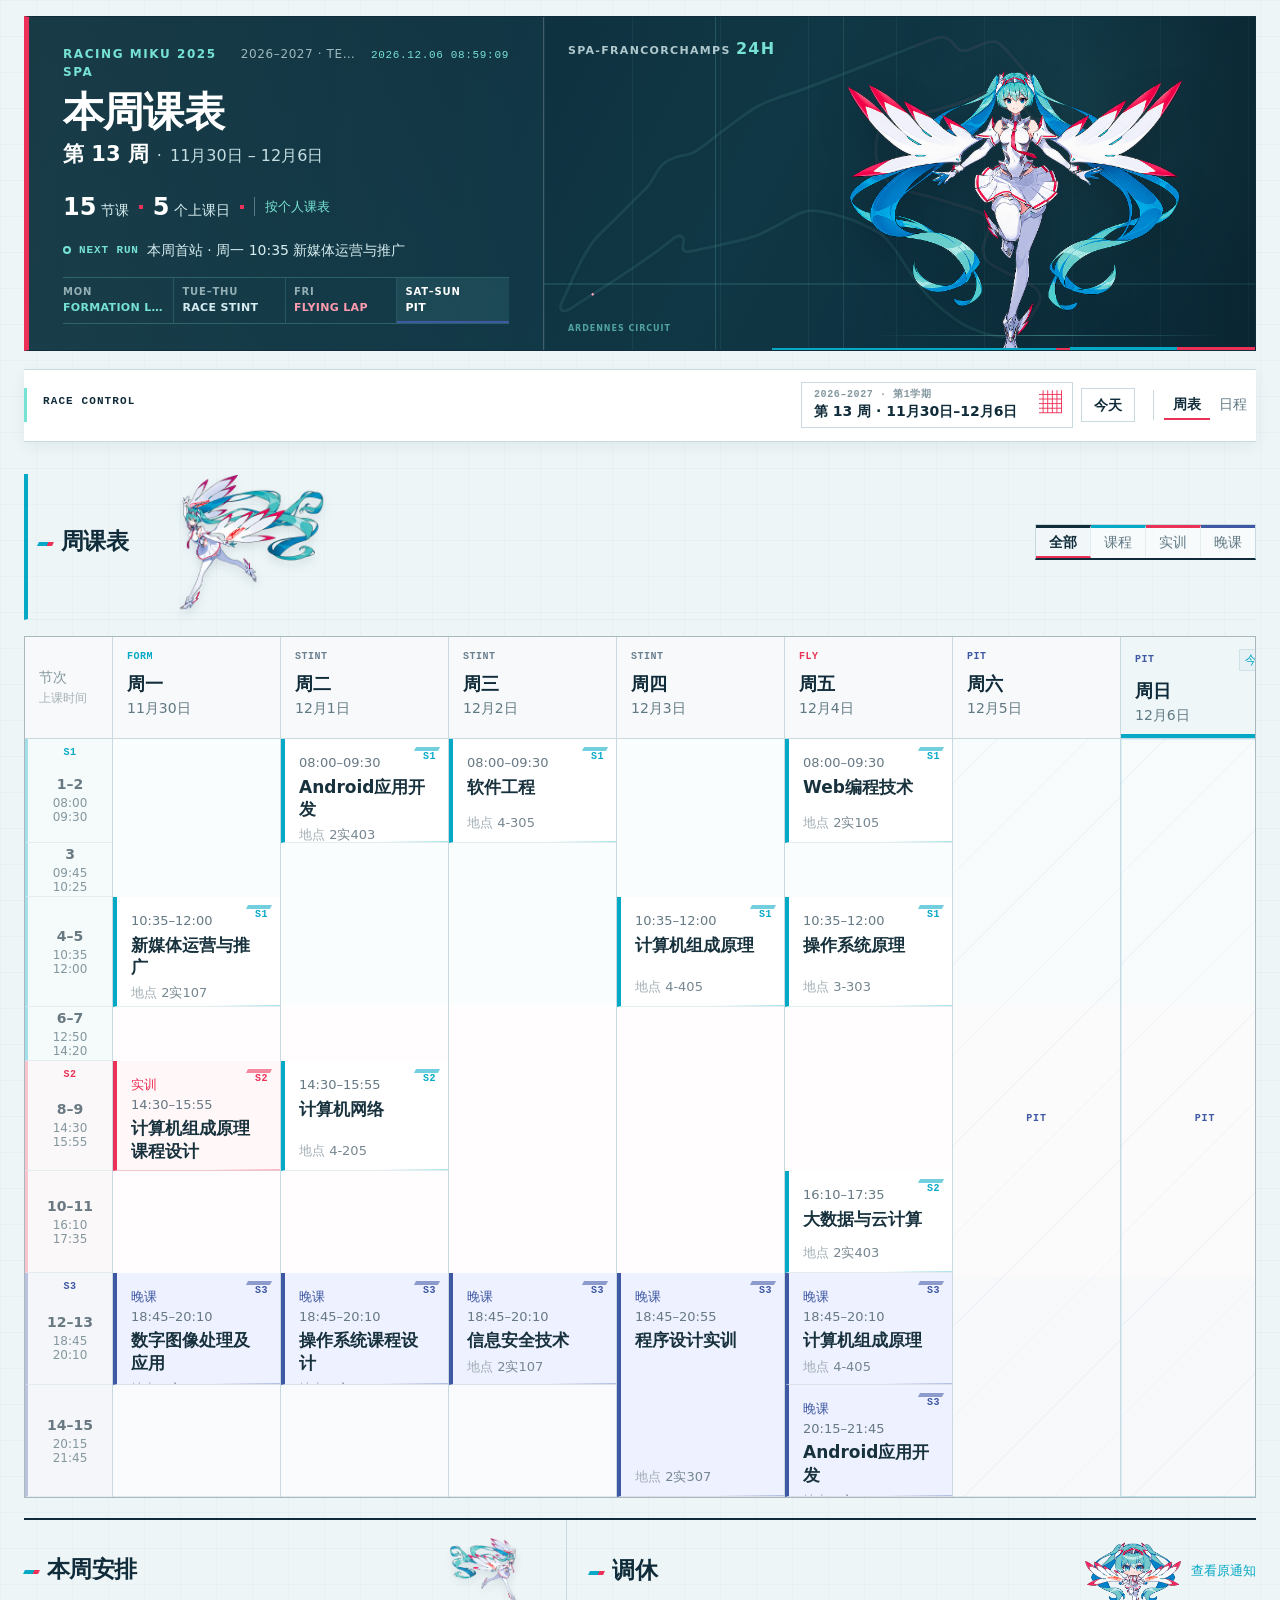
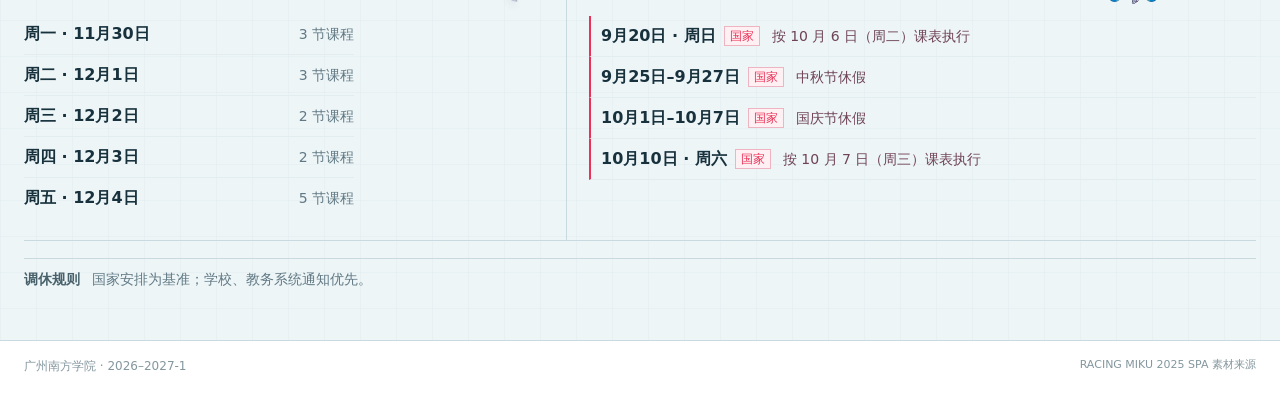
==== index.html @ a98edc98 "Publish CS course schedule" ====
<!doctype html>
<html lang="zh-CN">
  <head>
    <meta charset="UTF-8" />
    <meta name="viewport" content="width=device-width, initial-scale=1" />
    <meta name="theme-color" content="#17242d" />
    <meta name="description" content="计科课表 · 2026-2027-1｜计算机科学与技术专业课程表。" />
    <link rel="icon" href="./favicon.svg" type="image/svg+xml" />
    <link rel="stylesheet" href="./styles.css" />
    <title>计科课表 · 2026-2027-1</title>
  </head>
  <body>
    <a class="skip-link" href="#scheduleSection">跳到周课表</a>
    <div class="app-shell">
      <main class="page-frame page-content">
        <section class="race-masthead" aria-labelledby="raceMastheadTitle">
          <div class="race-masthead-copy">
            <div class="race-topline">
              <span class="race-kicker">RACING MIKU 2025 SPA</span>
              <span class="race-term">2026–2027 · TERM 1</span>
              <time id="liveClock" class="race-clock" datetime="" aria-label="北京时间">----.--.-- --:--:--</time>
            </div>
            <h1 id="raceMastheadTitle">本周课表</h1>
            <div class="race-week-line">
              <strong id="weekTitle">第 2 周</strong>
              <span aria-hidden="true">·</span>
              <span id="weekRange">9 月 14 日 – 9 月 20 日</span>
            </div>
            <div class="race-meta-line" aria-label="本周课程概览">
              <span><strong id="lessonCount">—</strong> 节课</span>
              <i aria-hidden="true"></i>
              <span><strong id="classDayCount">—</strong> 个上课日</span>
              <i aria-hidden="true"></i>
              <span id="weekStatus" class="fact-status">按个人课表</span>
            </div>
            <div class="race-live-line" aria-live="polite">
              <span class="live-pulse" aria-hidden="true"></span>
              <span class="race-live-label">NEXT RUN</span>
              <span id="nextLesson">正在读取下一节课</span>
            </div>
            <div id="phaseStrip" class="race-phase-strip" aria-label="一周节奏">
              <span class="phase-segment formation" data-phase-key="formation"><b>MON</b><span>FORMATION LAP</span></span>
              <span class="phase-segment stint" data-phase-key="stint"><b>TUE–THU</b><span>RACE STINT</span></span>
              <span class="phase-segment flying" data-phase-key="flying"><b>FRI</b><span>FLYING LAP</span></span>
              <span class="phase-segment pit" data-phase-key="pit"><b>WEEKEND</b><span>PIT</span></span>
            </div>
          </div>
          <div class="race-masthead-art" aria-label="Spa-Francorchamps 赛道线稿与赛车初音 2025 SPA 透明立绘">
            <div class="circuit-watermark" aria-hidden="true">
              <img class="spa-track-outline" src="./assets/spa-francorchamps-track-outline.svg" alt="" loading="eager" decoding="async" />
              <svg id="trackTelemetry" class="track-telemetry" viewBox="0 0 1415.7909 875.29749" preserveAspectRatio="xMinYMid meet">
                <g id="trackTelemetryGeometry" class="track-telemetry-geometry" transform="translate(2047.7528,-153.52072)"></g>
                <g id="trackTelemetryMarkerLayer" class="track-telemetry-marker-layer" transform="translate(2047.7528,-153.52072)">
                  <circle id="trackMarkerGlow" class="track-marker-glow" cx="0" cy="0" r="5.5" />
                  <circle id="trackMarker" class="track-marker" cx="0" cy="0" r="2.2" />
                </g>
              </svg>
              <span class="circuit-watermark-label">SPA-FRANCORCHAMPS <strong>24H</strong></span>
              <span class="circuit-watermark-sub">ARDENNES CIRCUIT</span>
            </div>
            <div class="hero-figure-bay">
              <img class="official-driver" src="./assets/racing-miku-2025-spa-cutout-trim.png" alt="赛车初音 2025 SPA 透明立绘" loading="eager" decoding="async" />
            </div>
            <div id="telemetryToast" class="telemetry-toast" hidden role="status" aria-live="polite">
              <span id="telemetryToastKicker" class="telemetry-toast-kicker">S1</span>
              <strong id="telemetryToastValue" class="telemetry-toast-value">—.---</strong>
              <span id="telemetryToastStatus" class="telemetry-toast-status">YELLOW</span>
              <span id="telemetryAnnouncement" class="sr-only"></span>
            </div>
          </div>
        </section>

        <section class="week-toolbar" aria-label="周次控制">
          <div class="toolbar-title">
            <span class="toolbar-kicker">RACE CONTROL</span>
          </div>
          <div class="toolbar-actions">
            <div class="calendar-control">
              <button id="calendarButton" class="calendar-button" type="button" aria-haspopup="dialog" aria-expanded="false" aria-controls="weekCalendar">
                <span class="calendar-button-kicker">2026–2027 · 第1学期</span>
                <span id="calendarButtonLabel">第 2 周 · 9月14日–9月20日</span>
                <span class="calendar-glyph" aria-hidden="true">▦</span>
              </button>
              <div id="weekCalendar" class="week-calendar" role="dialog" aria-label="2026–2027学年第1学期教学周日历" hidden>
                <div class="week-calendar-head">
                  <div>
                    <strong>教学周日历</strong>
                    <span>2026–2027 · 第1学期 · 共17周</span>
                  </div>
                  <button id="closeCalendar" class="calendar-close" type="button" aria-label="关闭教学周日历">×</button>
                </div>
                <div class="calendar-legend" aria-label="日期标记说明">
                  <span><i class="legend-selected" aria-hidden="true"></i>当前周</span>
                  <span><i class="legend-holiday" aria-hidden="true"></i>休假</span>
                  <span><i class="legend-adjusted" aria-hidden="true"></i>调休</span>
                  <span class="calendar-legend-note">仅显示本学期日期</span>
                </div>
                <div class="calendar-month-toolbar">
                  <button id="calendarMonthPrev" class="calendar-month-nav" type="button" aria-label="上一个月">‹</button>
                  <strong id="calendarMonthLabel">2026年9月</strong>
                  <button id="calendarMonthNext" class="calendar-month-nav" type="button" aria-label="下一个月">›</button>
                </div>
                <div class="calendar-weekdays" aria-hidden="true">
                  <span>一</span><span>二</span><span>三</span><span>四</span><span>五</span><span>六</span><span>日</span>
                </div>
                <div id="calendarGrid" class="calendar-grid month-calendar-grid" role="grid" aria-label="月份日期"></div>
                <p class="calendar-note">国家安排为基准；学校、教务系统通知优先。</p>
              </div>
            </div>
            <button id="todayButton" class="today-button" type="button">今天</button>
            <div class="view-switch" role="group" aria-label="视图模式">
              <button id="weekViewButton" class="view-button is-active" type="button" aria-pressed="true">周表</button>
              <button id="dayViewButton" class="view-button" type="button" aria-pressed="false">日程</button>
            </div>
          </div>
        </section>

        <section id="adjustmentBanner" class="adjustment-banner" aria-live="polite" hidden>
          <span id="adjustmentBannerLabel" class="adjustment-label">安排</span>
          <div class="adjustment-copy">
            <strong id="adjustmentBannerTitle">本周有调整</strong>
            <span id="adjustmentBannerText"></span>
          </div>
        </section>

        <section id="scheduleSection" class="schedule-section" aria-labelledby="scheduleTitle">
          <div class="section-heading">
            <div class="section-heading-title">
              <h2 id="scheduleTitle">周课表</h2>
              <img class="section-mascot" src="./assets/racing-miku-2025-spa-pose-02-trim.png" alt="" aria-hidden="true" loading="lazy" decoding="async" />
            </div>
            <div class="table-controls">
              <div class="filter-switch" role="group" aria-label="课程类型筛选">
                <button class="filter-button is-active" type="button" data-filter="all" aria-pressed="true">全部</button>
                <button class="filter-button" type="button" data-filter="lecture" aria-pressed="false">课程</button>
                <button class="filter-button" type="button" data-filter="practice" aria-pressed="false">实训</button>
                <button class="filter-button" type="button" data-filter="night" aria-pressed="false">晚课</button>
              </div>
            </div>
          </div>

          <div class="schedule-scroll" aria-label="周课表，可左右滑动查看">
            <div class="schedule-table">
              <div class="weekday-row" id="weekdayRow"></div>
              <div class="schedule-body">
                <div class="time-rail" id="timeRail" aria-hidden="true"></div>
                <div class="schedule-grid" id="scheduleGrid"></div>
              </div>
            </div>
          </div>
          <p class="scroll-hint">周表可横向拖动；日程视图按日期连续查看</p>

          <div class="mobile-day-list" id="mobileDayList"></div>
        </section>

        <section class="secondary-grid" aria-label="课表辅助信息">
          <article class="summary-panel" aria-labelledby="weekOverviewTitle">
            <div class="panel-heading">
              <div>
                <h2 id="weekOverviewTitle">本周安排</h2>
              </div>
              <div class="overview-mascot-slot" aria-hidden="true">
                <img class="overview-mascot" src="./assets/racing-miku-2025-spa-pose-03-trim.png" alt="" loading="lazy" decoding="async" />
              </div>
            </div>
            <div class="overview-body">
              <div id="weekOverview" class="overview-list"></div>
            </div>
          </article>

          <article id="noticeSection" class="summary-panel notice-panel" aria-labelledby="noticeTitle">
            <div class="panel-heading">
              <div>
                <h2 id="noticeTitle">调休</h2>
              </div>
              <div class="panel-heading-side">
                <img id="noticeMascot" class="panel-mascot panel-mascot-chibi" src="./assets/racing-miku-2025-spa-chibi-trim.png" alt="" aria-hidden="true" loading="lazy" decoding="async" />
                <div class="notice-links">
                  <a id="noticeSourceLink" class="text-link" href="https://www.gov.cn/zhengce/content/202511/content_7047090.htm" target="_blank" rel="noopener noreferrer">查看原通知</a>
                </div>
              </div>
            </div>
            <div id="officialAdjustmentList" class="notice-list"></div>
          </article>
        </section>

        <section class="data-note" aria-label="调休规则">
          <span class="data-note-label">调休规则</span>
          <p>国家安排为基准；学校、教务系统通知优先。</p>
        </section>
      </main>

      <footer class="site-footer">
        <div class="page-frame footer-inner">
          <span>广州南方学院 · 2026–2027-1</span>
          <a class="source-credit" href="https://www.goodsmileracing.com/cn/racingmiku2025_spa/" target="_blank" rel="noopener noreferrer">RACING MIKU 2025 SPA 素材来源</a>
        </div>
      </footer>
    </div>

    <dialog id="lessonDialog" class="lesson-dialog" aria-label="课程信息">
      <button id="closeDialog" class="dialog-close" type="button" aria-label="关闭课程详情">×</button>
      <div id="dialogContent"></div>
    </dialog>

    <script src="./official-adjustments.js"></script>
    <script src="./app.js"></script>
  </body>
</html>
---- styles.css ----
:root {
  color-scheme: light;
  --ink: #17313d;
  --ink-soft: #48616b;
  --muted: #617984;
  --faint: #84979f;
  --line: #c8d9df;
  --line-soft: #e3edf0;
  --paper: #ffffff;
  --canvas: #edf5f7;
  --deep: #102c3a;
  --blue: #06a9c5;
  --blue-soft: #e7f8fb;
  --orange: #eb3157;
  --orange-soft: #fff0f3;
  --night: #3f58a4;
  --night-soft: #eef1ff;
  --aqua: #76e2d3;
  --period-rows: 104px 54px 110px 54px 110px 102px 112px 112px;
  --table-height: 758px;
  --page-width: 1800px;
}

* { box-sizing: border-box; }

html { scroll-behavior: smooth; }

body {
  min-width: 320px;
  margin: 0;
  color: var(--ink);
  background-color: var(--canvas);
  background-image:
    linear-gradient(rgba(16, 44, 58, .025) 1px, transparent 1px),
    linear-gradient(90deg, rgba(16, 44, 58, .025) 1px, transparent 1px);
  background-size: 36px 36px;
  font-family: "PingFang SC", "Microsoft YaHei", "Noto Sans SC", system-ui, sans-serif;
  font-size: 17px;
  line-height: 1.5;
}

button,
select { font: inherit; }

button { cursor: pointer; }

a { color: inherit; }

.page-frame {
  width: min(var(--page-width), calc(100% - 48px));
  margin-right: auto;
  margin-left: auto;
}

.app-shell {
  position: relative;
  z-index: 1;
  min-height: 100vh;
}

/* On very wide screens, use restrained telemetry seams instead of detached
   track cards. The content frame remains the visual anchor. */
@media (min-width: 1900px) {
  body::before,
  body::after {
    position: fixed;
    top: 86px;
    bottom: 86px;
    z-index: 0;
    width: 28px;
    pointer-events: none;
    border-top: 0;
    border-bottom: 0;
    content: "";
    opacity: .72;
    background:
      repeating-linear-gradient(180deg, transparent 0 18px, rgba(16, 44, 58, .13) 18px 19px, transparent 19px 72px),
      linear-gradient(90deg, rgba(255, 255, 255, .42), rgba(255, 255, 255, 0));
  }

  body::before {
    left: max(16px, calc(50% - (var(--page-width) / 2) - 54px));
    border-left: 2px solid rgba(6, 169, 197, .26);
  }

  body::after {
    right: max(16px, calc(50% - (var(--page-width) / 2) - 54px));
    border-right: 2px solid rgba(235, 49, 87, .24);
    background: repeating-linear-gradient(180deg, transparent 0 18px, rgba(16, 44, 58, .13) 18px 19px, transparent 19px 72px), linear-gradient(270deg, rgba(255, 255, 255, .42), rgba(255, 255, 255, 0));
  }
}

.skip-link {
  position: fixed;
  top: 8px;
  left: 12px;
  z-index: 10;
  padding: 6px 10px;
  color: #fff;
  background: var(--deep);
  transform: translateY(-150%);
}

.skip-link:focus { transform: translateY(0); }

.page-content { margin-top: 16px; margin-bottom: 40px; }

.race-masthead {
  position: relative;
  display: grid;
  grid-template-columns: minmax(0, .84fr) minmax(0, 1.16fr);
  min-height: 320px;
  overflow: hidden;
  border: 1px solid var(--deep);
  border-left: 5px solid var(--orange);
  color: #fff;
  background: linear-gradient(116deg, #102c3a 0%, #123b4a 58%, #0c2c3b 100%);
}

.race-masthead::before,
.race-masthead::after {
  position: absolute;
  z-index: 0;
  content: "";
}

.race-masthead::before {
  top: 0;
  right: 44%;
  bottom: 0;
  left: 0;
  border-right: 1px solid rgba(118, 226, 211, .16);
  background: linear-gradient(90deg, rgba(118, 226, 211, .08), rgba(118, 226, 211, 0) 72%);
}

.race-masthead::after {
  right: 0;
  bottom: 0;
  width: 185px;
  height: 3px;
  background: linear-gradient(90deg, var(--blue) 0 58%, var(--orange) 58% 100%);
}

.race-masthead-copy {
  position: relative;
  z-index: 2;
  display: flex;
  min-width: 0;
  flex-direction: column;
  justify-content: center;
  padding: 28px 34px 26px;
  border-right: 1px solid rgba(255, 255, 255, .2);
}

.race-topline {
  display: flex;
  align-items: baseline;
  justify-content: space-between;
  gap: 14px;
  min-width: 0;
}

.race-kicker {
  color: var(--aqua);
  font-size: 12px;
  font-weight: 750;
  letter-spacing: .13em;
}

.race-term {
  overflow: hidden;
  color: rgba(215, 238, 240, .7);
  font-size: 12px;
  letter-spacing: .05em;
  text-overflow: ellipsis;
  white-space: nowrap;
}

.race-clock {
  flex: 0 0 auto;
  color: var(--aqua);
  font-family: ui-monospace, SFMono-Regular, Menlo, Consolas, monospace;
  font-size: 11px;
  font-variant-numeric: tabular-nums;
  letter-spacing: .06em;
  white-space: nowrap;
}

.race-masthead-copy h1 {
  max-width: 660px;
  margin: 9px 0 5px;
  color: #fff;
  font-family: "Arial Narrow", "Noto Sans SC", system-ui, sans-serif;
  font-size: clamp(32px, 3.2vw, 44px);
  font-weight: 750;
  letter-spacing: -.02em;
  line-height: 1.08;
}

.race-week-line {
  display: flex;
  align-items: baseline;
  flex-wrap: wrap;
  gap: 8px;
  color: #c5dee2;
  font-size: 16px;
}

.race-week-line strong {
  color: #fff;
  font-size: 21px;
  font-weight: 700;
}

.race-meta-line {
  display: flex;
  align-items: center;
  flex-wrap: wrap;
  gap: 10px;
  margin-top: 18px;
  color: #d7eef0;
  font-size: 14px;
  font-weight: 500;
}

.race-meta-line strong { color: #fff; font-size: 24px; font-weight: 750; }
.race-meta-line i { width: 4px; height: 4px; background: var(--orange); }
.race-meta-line .fact-status {
  padding-left: 10px;
  border-left: 1px solid rgba(215, 238, 240, .35);
  color: var(--aqua);
  font-size: 13px;
}

.race-live-line {
  display: flex;
  min-width: 0;
  align-items: center;
  gap: 8px;
  margin-top: 15px;
  color: #d7eef0;
  font-size: 14px;
}

.live-pulse {
  width: 8px;
  height: 8px;
  flex: 0 0 auto;
  border: 2px solid var(--aqua);
  border-radius: 50%;
  box-shadow: 0 0 0 0 rgba(118, 226, 211, .45);
  animation: live-pulse 2.2s ease-out infinite;
}

.race-live-label {
  flex: 0 0 auto;
  color: var(--aqua);
  font-family: ui-monospace, SFMono-Regular, Menlo, Consolas, monospace;
  font-size: 11px;
  font-weight: 800;
  letter-spacing: .08em;
}

#nextLesson {
  min-width: 0;
  overflow: hidden;
  text-overflow: ellipsis;
  white-space: nowrap;
}

.race-phase-strip {
  display: grid;
  grid-template-columns: repeat(auto-fit, minmax(82px, 1fr));
  margin-top: 16px;
  border-top: 1px solid rgba(118, 226, 211, .24);
  border-bottom: 1px solid rgba(118, 226, 211, .24);
}

.phase-segment {
  position: relative;
  display: grid;
  min-width: 0;
  gap: 1px;
  padding: 6px 8px 7px 0;
  border-right: 1px solid rgba(118, 226, 211, .18);
  transition: background .2s ease, box-shadow .2s ease;
}

.phase-segment + .phase-segment { padding-left: 8px; }
.phase-segment:last-child { border-right: 0; }
.phase-segment b { color: rgba(215, 238, 240, .65); font-size: 10px; letter-spacing: .08em; }
.phase-segment span { overflow: hidden; color: #fff; font-size: 11px; font-weight: 700; letter-spacing: .03em; text-overflow: ellipsis; white-space: nowrap; }
.phase-segment.formation span { color: var(--aqua); }
.phase-segment.stint span { color: #d5ecf1; }
.phase-segment.flying span { color: #ff9bae; }
.phase-segment.pit span { color: #aebcf0; }
.phase-segment.adjusted span { color: #ff9bae; }
.phase-segment.is-current { box-shadow: inset 0 -2px 0 var(--blue); background: rgba(118, 226, 211, .1); }
.phase-segment.is-current b,
.phase-segment.is-current span { color: #fff; }
.phase-segment.formation.is-current { box-shadow: inset 0 -2px 0 var(--aqua); }
.phase-segment.stint.is-current { box-shadow: inset 0 -2px 0 var(--blue); }
.phase-segment.flying.is-current,
.phase-segment.pit.is-adjusted.is-current { background: rgba(235, 49, 87, .14); }
.phase-segment.flying.is-current { box-shadow: inset 0 -2px 0 var(--orange); }
.phase-segment.pit.is-current { box-shadow: inset 0 -2px 0 var(--night); }
.phase-segment.pit.is-adjusted.is-current { box-shadow: inset 0 -2px 0 var(--orange); }
.phase-segment.adjusted.is-current { box-shadow: inset 0 -2px 0 var(--orange); background: rgba(235, 49, 87, .14); }

.race-masthead-art {
  position: relative;
  min-width: 0;
  min-height: 320px;
  overflow: hidden;
  isolation: isolate;
  background: rgba(7, 27, 37, .12);
}

.race-masthead-art::before {
  position: absolute;
  inset: 0;
  z-index: 0;
  background:
    linear-gradient(90deg, rgba(118, 226, 211, .07) 0 1px, transparent 1px 100%) 0 0 / 88px 100%,
    linear-gradient(180deg, transparent 0 80%, rgba(118, 226, 211, .12) 80% 80.6%, transparent 80.6% 100%),
    radial-gradient(circle at 78% 32%, rgba(118, 226, 211, .08), transparent 34%);
  content: "";
}

.race-masthead-art::after {
  position: absolute;
  right: 0;
  bottom: 0;
  left: 0;
  z-index: 3;
  height: 2px;
  background: linear-gradient(90deg, transparent 0 32%, var(--blue) 32% 72%, var(--orange) 72% 100%);
  content: "";
}

.circuit-watermark {
  position: absolute;
  z-index: 1;
  inset: 12px 18px 11px 14px;
  pointer-events: none;
}

.spa-track-outline {
  position: absolute;
  inset: 0;
  display: block;
  width: 100%;
  height: 100%;
  object-fit: contain;
  object-position: left center;
  opacity: .12;
  filter: saturate(.92);
  transform-origin: 30% 50%;
}

.circuit-watermark-label,
.circuit-watermark-sub {
  position: absolute;
  z-index: 1;
  left: 10px;
  color: rgba(215, 238, 240, .8);
  font-size: 11px;
  font-weight: 700;
  letter-spacing: .12em;
  text-transform: uppercase;
}

.circuit-watermark-label { top: 8px; }
.circuit-watermark-label strong { color: var(--aqua); font-size: 16px; }
.circuit-watermark-sub { bottom: 4px; color: rgba(118, 226, 211, .64); font-size: 8px; }

.track-telemetry {
  position: absolute;
  inset: 0;
  z-index: 2;
  display: block;
  width: 100%;
  height: 100%;
  overflow: visible;
  pointer-events: none;
  opacity: 0;
  transition: opacity .25s ease;
}

.track-telemetry.is-ready { opacity: 1; }
.track-telemetry.is-unavailable { display: none; }

.track-telemetry-geometry path {
  fill: none;
  stroke: transparent;
  stroke-width: 1;
}

.track-marker-glow {
  fill: rgba(235, 49, 87, .32);
  opacity: .48;
  animation: telemetry-marker-pulse 1.6s ease-in-out infinite;
}

.track-marker {
  fill: var(--orange);
  stroke: rgba(255, 255, 255, .74);
  stroke-width: 1;
  vector-effect: non-scaling-stroke;
  filter: drop-shadow(0 0 2px rgba(235, 49, 87, .58));
}

.telemetry-toast {
  position: absolute;
  right: 15px;
  bottom: 12px;
  z-index: 4;
  display: inline-flex;
  align-items: baseline;
  gap: 7px;
  padding: 4px 7px 4px 8px;
  border-left: 2px solid var(--aqua);
  color: rgba(235, 249, 249, .92);
  background: rgba(7, 27, 37, .48);
  font-family: ui-monospace, SFMono-Regular, Menlo, Consolas, monospace;
  font-size: 9px;
  font-variant-numeric: tabular-nums;
  opacity: 0;
  transform: translate3d(0, 4px, 0);
  transition: opacity .18s ease, transform .18s ease;
  pointer-events: none;
}

.telemetry-toast.is-visible { opacity: .86; transform: translate3d(0, 0, 0); }
.telemetry-toast-kicker { color: var(--aqua); font-size: 8px; font-weight: 800; letter-spacing: .08em; }
.telemetry-toast-value { color: #fff; font-weight: 700; }
.telemetry-toast-status { color: #f5d87b; font-size: 8px; font-weight: 800; letter-spacing: .06em; }
.telemetry-toast.is-purple { border-color: #c486ff; }
.telemetry-toast.is-purple .telemetry-toast-status { color: #d9aaff; }
.telemetry-toast.is-green { border-color: #63d6a2; }
.telemetry-toast.is-green .telemetry-toast-status { color: #8ee8bd; }
.telemetry-toast.is-yellow { border-color: #f0c65c; }
.telemetry-toast.is-yellow .telemetry-toast-status { color: #f5d87b; }
.telemetry-toast[hidden] { display: none; }

.hero-figure-bay {
  position: absolute;
  top: 0;
  right: 0;
  bottom: 0;
  z-index: 2;
  width: 58%;
  min-width: 0;
  min-height: 320px;
  overflow: visible;
  border-left: 1px solid rgba(118, 226, 211, .18);
  background: linear-gradient(90deg, rgba(16, 44, 58, 0), rgba(16, 44, 58, .12) 55%, rgba(8, 29, 39, .38));
}

.hero-figure-bay::before {
  position: absolute;
  right: 8%;
  bottom: 14px;
  left: 7%;
  height: 1px;
  background: linear-gradient(90deg, transparent, rgba(118, 226, 211, .42), transparent);
  content: "";
}

.official-driver {
  position: absolute;
  right: -8px;
  bottom: -30px;
  z-index: 3;
  display: block;
  width: min(135%, 500px);
  height: 350px;
  object-fit: contain;
  object-position: center bottom;
  filter: drop-shadow(0 18px 18px rgba(2, 18, 26, .28));
  transform-origin: 75% 100%;
  transition: transform .32s ease, filter .32s ease;
}

.race-masthead:hover .official-driver { transform: translate3d(-5px, -2px, 0) scale(1.015) rotate(-.7deg); }

.week-toolbar {
  display: flex;
  justify-content: space-between;
  align-items: center;
  gap: 24px;
  margin-top: 18px;
  padding: 12px 0 13px;
  border-top: 1px solid var(--line);
  border-bottom: 1px solid var(--line);
  background: var(--paper);
  position: sticky;
  top: 0;
  z-index: 6;
  box-shadow: 0 5px 14px rgba(16, 44, 58, .06);
}

.toolbar-title {
  display: flex;
  align-items: baseline;
  gap: 10px;
  margin-right: auto;
  min-height: 34px;
  padding: 5px 24px 5px 16px;
  border-left: 3px solid var(--aqua);
  color: var(--muted);
  font-size: 14px;
  white-space: nowrap;
}

.toolbar-kicker {
  color: var(--deep);
  font-family: ui-monospace, SFMono-Regular, Menlo, Consolas, monospace;
  font-size: 11px;
  font-weight: 800;
  letter-spacing: .1em;
}

.toolbar-actions { display: flex; align-items: center; gap: 8px; }

.view-switch {
  display: inline-flex;
  margin-left: 10px;
  border-left: 1px solid var(--line);
  padding-left: 10px;
}

.view-button,
.filter-button {
  min-height: 30px;
  padding: 3px 9px;
  border: 0;
  border-bottom: 2px solid transparent;
  color: var(--muted);
  background: transparent;
  font-size: 14px;
}

.filter-button {
  min-height: 32px;
  padding: 4px 13px 3px;
  border-top: 3px solid transparent;
  border-right: 1px solid var(--line-soft);
}

.filter-button:last-child { border-right: 0; }
.filter-button[data-filter="all"] { border-top-color: var(--deep); }
.filter-button[data-filter="lecture"] { border-top-color: var(--blue); }
.filter-button[data-filter="practice"] { border-top-color: var(--orange); }
.filter-button[data-filter="night"] { border-top-color: var(--night); }

.view-button:hover,
.view-button:focus-visible,
.filter-button:hover,
.filter-button:focus-visible { color: var(--deep); outline: none; }
.view-button.is-active,
.filter-button.is-active { border-bottom-color: var(--orange); color: var(--deep); font-weight: 700; }
.filter-button.is-active { background: #f1f7f8; }

.today-button,
.calendar-button {
  height: 34px;
  border: 1px solid var(--line);
  border-radius: 0;
  color: var(--ink);
  background: var(--paper);
}

.calendar-control { position: relative; z-index: 8; }

.calendar-button {
  position: relative;
  display: grid;
  min-width: 272px;
  height: 46px;
  grid-template-columns: minmax(0, 1fr) auto;
  grid-template-rows: auto auto;
  align-items: center;
  column-gap: 12px;
  padding: 5px 10px 6px 12px;
  text-align: left;
}

.calendar-button:hover,
.calendar-button:focus-visible,
.today-button:hover,
.today-button:focus-visible {
  border-color: var(--blue);
  outline: none;
  background: var(--blue-soft);
}

.calendar-button-kicker {
  grid-column: 1;
  color: var(--faint);
  font-family: ui-monospace, SFMono-Regular, Menlo, Consolas, monospace;
  font-size: 10px;
  font-weight: 800;
  letter-spacing: .06em;
  line-height: 1.2;
  text-transform: uppercase;
}

.calendar-button > span:nth-child(2) {
  grid-column: 1;
  overflow: hidden;
  color: var(--deep);
  font-size: 14px;
  font-weight: 700;
  line-height: 1.25;
  text-overflow: ellipsis;
  white-space: nowrap;
}

.calendar-glyph {
  grid-column: 2;
  grid-row: 1 / span 2;
  color: var(--orange);
  font-family: ui-monospace, SFMono-Regular, Menlo, Consolas, monospace;
  font-size: 23px;
  line-height: 1;
}

.week-calendar {
  position: absolute;
  top: calc(100% + 9px);
  left: 50%;
  z-index: 20;
  width: min(520px, calc(100vw - 28px));
  padding: 15px;
  border: 1px solid var(--line);
  border-top: 3px solid var(--blue);
  background: var(--paper);
  box-shadow: 0 16px 32px rgba(16, 44, 58, .16);
  transform: translateX(-50%);
}

.week-calendar[hidden] { display: none; }

.week-calendar-head {
  display: flex;
  align-items: flex-start;
  justify-content: space-between;
  gap: 14px;
  padding-bottom: 10px;
  border-bottom: 1px solid var(--line-soft);
}

.week-calendar-head div { display: grid; gap: 1px; }
.week-calendar-head strong { color: var(--deep); font-size: 16px; }
.week-calendar-head span { color: var(--muted); font-size: 12px; }

.calendar-close {
  width: 28px;
  height: 28px;
  border: 1px solid var(--line);
  color: var(--muted);
  background: var(--paper);
  font-size: 20px;
  line-height: 1;
}

.calendar-close:hover,
.calendar-close:focus-visible { border-color: var(--orange); color: var(--orange); outline: none; }

.calendar-legend {
  display: flex;
  align-items: center;
  flex-wrap: wrap;
  gap: 12px;
  padding: 9px 0 8px;
  color: var(--muted);
  font-size: 12px;
}

.calendar-legend span { display: inline-flex; align-items: center; gap: 5px; }
.calendar-legend i { width: 8px; height: 8px; display: inline-block; border-radius: 50%; }
.legend-holiday { background: var(--orange); }
.legend-adjusted { background: var(--blue); }
.legend-selected { background: var(--deep); }
.calendar-legend-note { margin-left: auto; color: var(--faint); }

.calendar-month-toolbar {
  display: grid;
  grid-template-columns: 34px minmax(0, 1fr) 34px;
  align-items: center;
  gap: 8px;
  margin: 2px 0 9px;
  padding-top: 9px;
  border-top: 1px solid var(--line-soft);
  text-align: center;
}

.calendar-month-toolbar strong {
  color: var(--deep);
  font-size: 15px;
  letter-spacing: .02em;
}

.calendar-month-nav {
  width: 32px;
  height: 28px;
  border: 1px solid var(--line);
  color: var(--deep);
  background: var(--paper);
  font-size: 20px;
  line-height: 1;
}

.calendar-month-nav:hover:not(:disabled),
.calendar-month-nav:focus-visible:not(:disabled) {
  border-color: var(--blue);
  color: var(--blue);
  outline: none;
  background: var(--blue-soft);
}

.calendar-month-nav:disabled {
  cursor: not-allowed;
  opacity: .35;
}

.calendar-weekdays {
  display: grid;
  grid-template-columns: repeat(7, minmax(0, 1fr));
  gap: 4px;
  padding: 0 2px 5px;
  color: var(--faint);
  font-family: ui-monospace, SFMono-Regular, Menlo, Consolas, monospace;
  font-size: 10px;
  font-weight: 800;
  letter-spacing: .06em;
  text-align: center;
}

.calendar-grid {
  display: grid;
  grid-template-columns: repeat(7, minmax(0, 1fr));
  gap: 4px;
  padding: 0 2px 2px;
}

.month-day {
  position: relative;
  display: flex;
  min-width: 0;
  min-height: 62px;
  flex-direction: column;
  align-items: flex-start;
  justify-content: space-between;
  padding: 8px 8px 7px;
  border: 1px solid var(--line-soft);
  border-radius: 2px;
  color: var(--ink);
  background: #fff;
  text-align: left;
  transition: border-color .18s ease, background .18s ease, transform .18s ease, box-shadow .18s ease;
}

.month-day:hover:not(:disabled),
.month-day:focus-visible:not(:disabled) {
  z-index: 1;
  border-color: var(--blue);
  outline: none;
  background: var(--blue-soft);
  box-shadow: 0 4px 10px rgba(16, 44, 58, .08);
  transform: translateY(-1px);
}

.month-day:disabled {
  cursor: default;
  color: #b7c4c8;
  background: #fafcfc;
}

.month-day.is-adjacent { opacity: .44; }
.month-day-number {
  color: var(--deep);
  font-size: 14px;
  font-weight: 700;
  line-height: 1;
}

.month-day.is-adjacent .month-day-number { color: var(--faint); }
.month-week-code {
  position: absolute;
  top: 7px;
  right: 7px;
  color: var(--muted);
  font-family: ui-monospace, SFMono-Regular, Menlo, Consolas, monospace;
  font-size: 9px;
  font-weight: 800;
  letter-spacing: .03em;
}

.month-day-tag {
  display: inline-flex;
  max-width: 100%;
  padding: 2px 4px;
  color: var(--muted);
  background: #f1f6f7;
  font-size: 9px;
  line-height: 1.2;
  white-space: nowrap;
}

.month-day.is-selected-week { border-color: #9bcfd7; background: #effbfc; }
.month-day.is-selected-week::after {
  position: absolute;
  right: -1px;
  bottom: -1px;
  left: -1px;
  height: 2px;
  content: "";
  background: var(--deep);
}

.month-day.is-today { outline: 2px solid var(--blue); outline-offset: -2px; }
.month-day.is-adjusted { border-color: #f0acbd; background: var(--orange-soft); }
.month-day.is-adjusted .month-day-tag { color: var(--orange); background: #ffe0e7; }
.month-day.is-holiday { border-color: #f0c5ce; background: #fff7f8; }
.month-day.is-holiday .month-day-tag { color: var(--orange); background: #ffe7eb; }

.calendar-note {
  margin: 10px 0 0;
  color: var(--faint);
  font-size: 12px;
}

.today-button {
  padding: 0 12px;
  color: var(--deep);
  background: var(--paper);
  font-size: 14px;
  font-weight: 650;
}

.adjustment-banner {
  display: flex;
  align-items: baseline;
  flex-wrap: wrap;
  gap: 10px;
  margin-top: 16px;
  padding: 14px 0 13px 16px;
  border-top: 2px solid var(--orange);
  border-bottom: 1px solid var(--line);
  color: #6f2d42;
  background: linear-gradient(90deg, var(--orange-soft), rgba(255, 240, 243, 0) 72%);
}

.adjustment-banner[hidden] { display: none; }

.adjustment-label {
  padding: 0 10px 0 0;
  color: var(--orange);
  border-right: 1px solid #efb4c1;
  background: transparent;
  font-size: 14px;
  font-weight: 700;
  letter-spacing: .06em;
  line-height: 1.4;
}

.adjustment-copy { display: flex; align-items: baseline; flex-wrap: wrap; gap: 8px; }
.adjustment-copy strong { font-size: 16px; }
.adjustment-copy span { color: #7f4554; font-size: 14px; }

.schedule-section { margin-top: 32px; }

.schedule-section.is-switching.is-forward .schedule-scroll,
.schedule-section.is-switching.is-forward .mobile-day-list,
.schedule-section.is-switching.is-forward + .secondary-grid { animation: section-arrive-forward .38s ease both; }
.schedule-section.is-switching.is-back .schedule-scroll,
.schedule-section.is-switching.is-back .mobile-day-list,
.schedule-section.is-switching.is-back + .secondary-grid { animation: section-arrive-back .38s ease both; }

.section-heading {
  display: flex;
  align-items: center;
  justify-content: space-between;
  gap: 18px;
  margin-bottom: 16px;
  padding-bottom: 9px;
  padding-left: 10px;
  border-left: 4px solid var(--blue);
  border-bottom: 1px solid var(--line-soft);
}

.section-heading-title {
  display: flex;
  min-width: 0;
  align-items: center;
  gap: 18px;
}

.section-mascot {
  display: block;
  flex: 0 0 auto;
  width: 204px;
  height: 136px;
  margin: 0 4px 0 0;
  object-fit: contain;
  object-position: center bottom;
  filter: drop-shadow(0 5px 5px rgba(16, 44, 58, .12));
  transform-origin: 50% 100%;
  transition: transform .24s ease, filter .24s ease;
}

.section-heading-title:hover .section-mascot,
.section-heading-title:focus-within .section-mascot { transform: translate3d(2px, -3px, 0) rotate(-2deg); filter: drop-shadow(0 9px 8px rgba(16, 44, 58, .18)); }

.table-controls {
  display: block;
}

.filter-switch {
  display: inline-flex;
  align-items: stretch;
  border: 1px solid var(--line);
  border-bottom: 2px solid var(--deep);
  background: rgba(255, 255, 255, .6);
}

.section-heading h2,
.panel-heading h2 {
  margin: 1px 0 0;
  color: var(--deep);
  font-family: "Noto Serif SC", "Songti SC", "STSong", serif;
  font-size: 23px;
  font-weight: 750;
  letter-spacing: -.025em;
}

.section-heading h2::before,
.panel-heading h2::before {
  display: inline-block;
  width: 15px;
  height: 4px;
  margin-right: 8px;
  background: linear-gradient(90deg, var(--blue) 0 62%, var(--orange) 62% 100%);
  content: "";
  transform: skewX(-25deg);
  vertical-align: middle;
}

.schedule-scroll {
  overflow-x: auto;
  border: 1px solid #aab8be;
  background: var(--paper);
  scrollbar-color: #aebdc5 transparent;
  scrollbar-width: thin;
}

.schedule-table { min-width: 1264px; }

.weekday-row {
  display: grid;
  grid-template-columns: 88px repeat(7, minmax(168px, 1fr));
  border-bottom: 1px solid var(--line);
}

.grid-corner,
.weekday-cell {
  min-height: 82px;
  padding: 12px 14px;
  background: #f7f9fa;
}

.grid-corner {
  position: sticky;
  left: 0;
  z-index: 4;
  display: grid;
  align-content: center;
  gap: 1px;
  border-right: 1px solid var(--line);
  color: var(--faint);
  font-size: 14px;
}

.grid-corner small { color: #a5b0b6; font-size: 12px; }

.weekday-cell {
  display: block;
  cursor: pointer;
  border-right: 1px solid var(--line);
  transition: background .18s ease, box-shadow .18s ease;
}

.weekday-cell:last-child { border-right: 0; }
.weekday-cell:hover,
.weekday-cell:focus-visible { outline: none; background: #edf7f8; box-shadow: inset 0 -4px 0 var(--blue); }
.weekday-cell.is-today { background: #eef6f8; box-shadow: inset 0 -4px 0 var(--blue); }
.weekday-cell.is-adjusted { background: #fff2f5; box-shadow: inset 0 -3px 0 var(--orange); }
.weekday-cell.is-holiday { background: #fff7f8; box-shadow: inset 0 -3px 0 var(--orange); }
.weekday-topline {
  display: flex;
  overflow: hidden;
  min-width: 0;
  align-items: center;
  justify-content: space-between;
  gap: 7px;
  min-height: 15px;
}

.weekday-main { display: grid; gap: 1px; margin-top: 6px; }
.day-name { color: var(--deep); font-size: 18px; font-weight: 750; }
.day-date { color: var(--muted); font-size: 14px; }

.day-phase {
  display: inline-flex;
  flex: 1 1 auto;
  min-width: 0;
  align-items: baseline;
  gap: 5px;
  overflow: hidden;
  color: var(--muted);
  font-family: ui-monospace, SFMono-Regular, Menlo, Consolas, monospace;
  line-height: 1;
  text-overflow: ellipsis;
  white-space: nowrap;
}

.day-phase b { overflow: hidden; font-size: 10px; letter-spacing: .05em; text-overflow: ellipsis; }
.day-phase em { color: inherit; font-family: inherit; font-size: 11px; font-style: normal; }
.day-phase.formation { color: var(--blue); }
.day-phase.stint { color: #6c8190; }
.day-phase.flying { color: var(--orange); }
.day-phase.pit { color: var(--night); }
.day-phase.adjusted { color: var(--orange); }

.day-note {
  flex: 0 1 auto;
  max-width: 78px;
  overflow: hidden;
  padding: 1px 5px;
  border: 1px solid var(--line-soft);
  color: var(--faint);
  background: #f5f7f7;
  font-size: 12px;
  text-overflow: ellipsis;
  white-space: nowrap;
}

.weekday-cell.is-today .day-note { color: var(--blue); border-color: #cfe2e8; background: #e5f1f4; }
.weekday-cell.is-adjusted .day-note { color: var(--orange); border-color: #efb4c1; background: var(--orange-soft); }

.schedule-body { display: grid; grid-template-columns: 88px minmax(1176px, 1fr); }

.time-rail,
.day-column { display: grid; grid-template-rows: var(--period-rows); }

.time-rail {
  position: sticky;
  left: 0;
  z-index: 3;
  background: #fbfcfc;
  border-right: 1px solid var(--line);
}

.time-slot {
  position: relative;
  display: grid;
  align-content: center;
  gap: 1px;
  padding: 0 7px;
  border-left: 3px solid transparent;
  border-bottom: 1px solid var(--line-soft);
  color: var(--faint);
  text-align: center;
}

.time-slot.session-start { padding-top: 18px; }
.slot-session {
  position: absolute;
  top: 6px;
  right: 6px;
  left: 6px;
  overflow: hidden;
  color: var(--deep);
  font-family: ui-monospace, SFMono-Regular, Menlo, Consolas, monospace;
  font-size: 10px;
  font-weight: 800;
  letter-spacing: .04em;
  text-overflow: ellipsis;
  white-space: nowrap;
}

.time-slot.session-s1 .slot-session { color: var(--blue); }
.time-slot.session-s2 .slot-session { color: var(--orange); }
.time-slot.session-s3 .slot-session { color: var(--night); }

.time-slot:nth-child(-n+4) { border-left-color: rgba(6, 169, 197, .34); background: rgba(6, 169, 197, .025); }
.time-slot:nth-child(n+5):nth-child(-n+6) { border-left-color: rgba(235, 49, 87, .26); background: rgba(235, 49, 87, .02); }
.time-slot:nth-child(n+7) { border-left-color: rgba(63, 88, 164, .32); background: rgba(63, 88, 164, .035); }

.time-slot strong { color: #697982; font-size: 14px; font-weight: 700; }
.time-slot > span:not(.slot-session) { white-space: pre-line; font-size: 12px; line-height: 1.2; }

.schedule-grid {
  position: relative;
  display: grid;
  grid-template-columns: repeat(7, minmax(168px, 1fr));
  isolation: isolate;
  background: var(--paper);
}

.day-column {
  position: relative;
  min-width: 0;
  min-height: var(--table-height);
  overflow: hidden;
  border-right: 1px solid var(--line);
  background-color: var(--paper);
  background-image:
    linear-gradient(to bottom, rgba(6, 169, 197, .018) 0 35%, rgba(235, 49, 87, .012) 35% 71%, rgba(63, 88, 164, .028) 71% 100%),
    linear-gradient(to bottom, transparent calc(100% - 1px), var(--line-soft) calc(100% - 1px));
  background-size: 100% 100%;
}

.day-column.is-weekend::before,
.day-column.is-holiday::before {
  position: absolute;
  inset: 0;
  z-index: 0;
  pointer-events: none;
  background: repeating-linear-gradient(135deg, transparent 0 31px, rgba(63, 88, 164, .045) 31px 32px, transparent 32px 64px);
  content: "";
}

.day-column.is-today { background-color: #f7fdfe; box-shadow: inset 0 0 0 1px rgba(6, 169, 197, .13); }

.day-column:last-child { border-right: 0; }
.day-column.is-weekend { background-color: #fcfdfd; }
.day-column.is-adjusted,
.day-column.is-holiday { background-color: #fffafc; }

.current-time-marker {
  position: absolute;
  top: var(--marker-top);
  left: var(--marker-left);
  z-index: 1;
  width: calc(100% / 7);
  height: 0;
  pointer-events: none;
  border-top: 2px solid var(--orange);
  opacity: .78;
  filter: drop-shadow(0 1px 1px rgba(235, 49, 87, .18));
}

.current-time-marker::before {
  position: absolute;
  top: -5px;
  left: -5px;
  width: 8px;
  height: 8px;
  border: 2px solid var(--orange);
  border-radius: 50%;
  background: var(--paper);
  content: "";
  animation: live-pulse 2.2s ease-out infinite;
}

.current-time-marker span {
  position: absolute;
  top: -22px;
  right: 7px;
  padding: 1px 5px;
  color: var(--orange);
  background: rgba(255, 255, 255, .92);
  font-family: ui-monospace, SFMono-Regular, Menlo, Consolas, monospace;
  font-size: 10px;
  font-weight: 800;
  letter-spacing: .04em;
  line-height: 1.4;
  z-index: 3;
}

.lesson-card {
  --course-color: var(--blue);
  position: relative;
  z-index: 2;
  display: flex;
  min-width: 0;
  min-height: 0;
  flex-direction: column;
  align-items: flex-start;
  align-self: stretch;
  grid-row: var(--row) / span var(--span);
  margin: 0;
  overflow: hidden;
  padding: 16px 14px 12px;
  border: 0;
  border-left: 4px solid var(--course-color);
  border-bottom: 1px solid var(--line-soft);
  border-radius: 0;
  color: var(--ink);
  background: #fff;
  text-align: left;
  transition: border-color .18s ease, background .18s ease, box-shadow .18s ease, transform .18s ease;
}

.lesson-card::before {
  position: absolute;
  top: 8px;
  right: 9px;
  width: 24px;
  height: 4px;
  background: var(--course-color);
  content: "";
  opacity: .56;
  transform: skewX(-28deg);
  transition: width .2s ease, opacity .2s ease;
}

.lesson-card::after {
  position: absolute;
  right: 0;
  bottom: 0;
  width: 42%;
  height: 1px;
  background: linear-gradient(90deg, transparent, var(--course-color));
  content: "";
  opacity: .34;
}

.lesson-card:hover,
.lesson-card:focus-visible {
  border-left-color: var(--course-color);
  border-bottom-color: var(--course-color);
  outline: none;
  background: var(--blue-soft);
  box-shadow: 0 5px 12px rgba(16, 44, 58, .11);
  transform: none;
}

.schedule-grid .lesson-card:hover,
.schedule-grid .lesson-card:focus-visible { transform: translate3d(2px, 0, 0); }

.lesson-card:hover::before,
.lesson-card:focus-visible::before { width: 36px; opacity: .9; }

.lesson-card.practice { --course-color: var(--orange); border-bottom-color: #f0c4cc; background: #fff7f8; }
.lesson-card.practice:hover,
.lesson-card.practice:focus-visible { background: #ffebef; }
.lesson-card.night { --course-color: var(--night); border-bottom-color: #d9e0e7; background: var(--night-soft); }
.lesson-card.night:hover,
.lesson-card.night:focus-visible { background: #eef2f7; }
.lesson-card.adjusted { --course-color: var(--orange); border-bottom-color: #efb4c1; background: #fff4f6; }
.lesson-card.adjusted:hover,
.lesson-card.adjusted:focus-visible { background: #ffe8ed; }

.lesson-session-code { position: absolute; top: 10px; right: 12px; z-index: 1; color: var(--course-color); font-family: ui-monospace, SFMono-Regular, Menlo, Consolas, monospace; font-size: 10px; font-weight: 800; letter-spacing: .05em; }
.lesson-meta { display: flex; align-items: baseline; flex-wrap: wrap; gap: 4px 6px; min-width: 0; padding-right: 34px; }
.lesson-kind { display: inline; color: var(--course-color); font-size: 13px; line-height: 1.2; }
.lesson-time { display: inline; color: #667984; font-size: 13px; font-variant-numeric: tabular-nums; line-height: 1.2; }
.lesson-name { display: block; min-width: 0; margin-top: 5px; overflow-wrap: anywhere; font-size: 17px; font-weight: 750; line-height: 1.3; }
.lesson-room { display: block; margin-top: auto; padding-top: 7px; color: #768791; font-size: 13px; line-height: 1.2; }
.lesson-room::before { content: "地点 "; color: #a0adb3; }

.empty-day {
  position: relative;
  z-index: 1;
  display: flex;
  grid-row: 1 / -1;
  align-items: center;
  justify-content: center;
  flex-direction: column;
  gap: 5px;
  min-height: var(--table-height);
  padding: 16px;
  color: #9ba8ae;
  font-size: 12px;
  text-align: center;
}

.empty-phase {
  color: var(--night);
  font-family: ui-monospace, SFMono-Regular, Menlo, Consolas, monospace;
  font-size: 10px;
  font-weight: 800;
  letter-spacing: .08em;
}

.empty-phase.formation { color: var(--blue); }
.empty-phase.flying,
.empty-phase.adjusted { color: var(--orange); }
.empty-label { padding: 0; color: #9ba8ae; font-size: 14px; }
.scroll-hint { display: none; margin: 8px 0 0; color: var(--faint); font-size: 13px; }
.mobile-day-list { display: none; }

.secondary-grid {
  display: grid;
  grid-template-columns: minmax(300px, .88fr) minmax(0, 1.12fr);
  margin-top: 20px;
  border-top: 2px solid var(--deep);
  border-bottom: 1px solid var(--line);
}

.summary-panel { min-width: 0; padding: 18px 22px 18px 0; }
.summary-panel + .summary-panel { padding-right: 0; padding-left: 22px; border-left: 1px solid var(--line); }

.panel-heading {
  display: flex;
  align-items: center;
  justify-content: space-between;
  gap: 16px;
  margin-bottom: 12px;
}

.panel-heading-side {
  display: flex;
  flex: 0 0 auto;
  align-items: center;
  gap: 10px;
}

.notice-links { display: inline-flex; align-items: center; gap: 10px; }

.panel-mascot {
  display: block;
  flex: 0 0 auto;
  object-fit: contain;
  object-position: center bottom;
}

.panel-mascot-chibi { width: 96px; height: 66px; transition: transform .22s ease; }
.panel-mascot[hidden] { display: none; }
.panel-heading-side:hover .panel-mascot-chibi { transform: translate3d(-2px, -2px, 0) rotate(2deg); }

.panel-meta { padding-top: 5px; color: var(--faint); font-size: 12px; white-space: nowrap; }
.text-link { color: var(--blue); font-size: 13px; text-decoration: none; white-space: nowrap; }
.text-link:hover,
.text-link:focus-visible { text-decoration: underline; outline: none; }
.panel-description { margin: -2px 0 12px; color: var(--muted); font-size: 14px; }
.overview-body { position: relative; display: block; min-height: 208px; }
.overview-list { position: relative; z-index: 1; max-width: calc(100% - 190px); }
.overview-mascot-slot {
  display: flex;
  flex: 0 0 auto;
  width: 116px;
  height: 64px;
  align-items: flex-end;
  justify-content: flex-end;
  pointer-events: none;
}
.overview-mascot { display: block; width: 116px; height: 64px; object-fit: contain; object-position: center bottom; filter: drop-shadow(0 5px 5px rgba(16, 44, 58, .12)); opacity: .9; transition: transform .24s ease, filter .24s ease; }
.overview-mascot-slot:hover .overview-mascot { transform: translate3d(2px, -3px, 0) rotate(1.5deg); filter: drop-shadow(0 12px 10px rgba(16, 44, 58, .18)); }
.overview-list { display: grid; gap: 0; }

.overview-row {
  display: flex;
  align-items: baseline;
  justify-content: space-between;
  gap: 14px;
  padding: 8px 0;
  border-bottom: 1px solid var(--line-soft);
}

.overview-row:last-child { border-bottom: 0; }
.overview-row strong { font-size: 16px; }
.overview-row span { color: var(--muted); font-size: 14px; text-align: right; }

.notice-list { display: grid; gap: 0; }

.notice-entry {
  display: grid;
  grid-template-columns: auto minmax(0, 1fr);
  gap: 12px;
  align-items: center;
  padding: 8px 0 8px 10px;
  border-left: 2px solid var(--orange);
  border-bottom: 1px solid var(--line-soft);
  background: transparent;
}

.notice-entry-main { display: flex; align-items: center; gap: 8px; white-space: nowrap; }
.notice-entry-main strong { font-size: 16px; }

.notice-source-tag {
  padding: 1px 5px;
  border: 1px solid #efb4c1;
  color: var(--orange);
  background: var(--orange-soft);
  font-size: 12px;
  line-height: 1.35;
}

.notice-entry-detail { display: flex; align-items: baseline; justify-content: flex-start; gap: 12px; min-width: 0; }
.notice-entry-detail span { overflow-wrap: anywhere; color: #6f4357; font-size: 14px; text-align: left; }
.notice-empty { padding: 10px; border: 1px dashed var(--line); color: var(--muted); font-size: 13px; }

.notice-page { min-width: 0; background-color: var(--canvas); }

.notice-document {
  width: min(760px, calc(100% - 32px));
  margin: 48px auto;
  padding: 30px 34px 36px;
  border: 1px solid var(--line);
  border-top: 4px solid var(--orange);
  background: var(--paper);
  box-shadow: 0 14px 30px rgba(16, 44, 58, .08);
}

.notice-back,
.notice-official-link { color: var(--blue); font-size: 14px; text-decoration: none; }
.notice-back:hover,
.notice-back:focus-visible,
.notice-official-link:hover,
.notice-official-link:focus-visible { text-decoration: underline; outline: none; }
.notice-kicker { margin: 34px 0 8px; color: var(--orange); font-family: ui-monospace, SFMono-Regular, Menlo, Consolas, monospace; font-size: 12px; font-weight: 800; letter-spacing: .08em; }
.notice-document h1 { margin: 0; color: var(--deep); font-family: "Noto Serif SC", "Songti SC", "STSong", serif; font-size: clamp(26px, 4vw, 36px); line-height: 1.3; }
.notice-meta { margin: 10px 0 28px; color: var(--muted); font-size: 14px; }
.notice-summary { border-top: 1px solid var(--line); border-bottom: 1px solid var(--line); }
.notice-summary h2 { margin: 0; padding: 14px 0 10px; color: var(--ink); font-size: 18px; }
.notice-summary dl { margin: 0; }
.notice-summary dl > div { display: grid; grid-template-columns: 185px minmax(0, 1fr); gap: 16px; padding: 12px 0; border-top: 1px solid var(--line-soft); }
.notice-summary dt { color: var(--deep); font-weight: 700; }
.notice-summary dd { margin: 0; color: var(--muted); }
.notice-copy { margin: 24px 0 15px; color: var(--muted); font-size: 14px; line-height: 1.8; }

.data-note {
  display: flex;
  align-items: baseline;
  gap: 12px;
  margin-top: 17px;
  padding: 10px 0;
  border-top: 1px solid var(--line);
  color: var(--muted);
}

.data-note-label { flex: 0 0 auto; color: var(--ink-soft); font-size: 14px; font-weight: 700; }
.data-note p { margin: 0; font-size: 14px; }

.site-footer { border-top: 1px solid var(--line); background: var(--paper); }
.footer-inner { display: flex; justify-content: space-between; gap: 16px; padding: 16px 0 22px; color: var(--faint); font-size: 12px; }
.source-credit { color: var(--faint); font-size: 11px; text-decoration: none; }
.source-credit:hover,
.source-credit:focus-visible { color: var(--blue); text-decoration: underline; outline: none; }

.mobile-day-list { gap: 10px; touch-action: pan-y; }
.mobile-day { display: grid; grid-template-columns: 228px minmax(0, 1fr); min-width: 0; border-top: 1px solid var(--line); background: var(--paper); box-shadow: 0 4px 12px rgba(16, 44, 58, .04); }
.mobile-day.is-today { border-top: 3px solid var(--blue); }
.mobile-day-header { display: grid; grid-template-columns: 28px minmax(0, 1fr) auto; align-items: center; gap: 12px; min-width: 0; padding: 18px 16px; border-right: 1px solid var(--line); border-bottom: 0; }
.mobile-day-header.is-adjusted { border-left: 3px solid var(--orange); background: var(--orange-soft); }
.mobile-day-header.is-holiday { border-left: 3px solid var(--orange); background: #fff7f8; }
.mobile-day-index { align-self: start; padding-top: 3px; color: var(--line); font-family: ui-monospace, SFMono-Regular, Menlo, Consolas, monospace; font-size: 22px; font-weight: 800; line-height: 1; }
.mobile-day-title { display: grid; min-width: 0; gap: 2px; }
.mobile-day-title strong { color: var(--deep); font-size: 21px; line-height: 1.1; }
.mobile-day-title span { color: var(--muted); font-size: 13px; }
.mobile-day-date { overflow: hidden; text-overflow: ellipsis; white-space: nowrap; }
.mobile-day-count { color: var(--muted); font-size: 14px; white-space: nowrap; }
.mobile-day-summary { display: grid; justify-items: end; gap: 6px; }
.mobile-day-arrow { color: var(--orange); font-size: 18px; line-height: 1; transition: transform .18s ease; }
.mobile-day:hover .mobile-day-arrow { transform: translate3d(3px, -3px, 0); }
.mobile-day-content { display: grid; grid-template-columns: repeat(auto-fill, minmax(280px, 320px)); justify-content: start; align-content: start; gap: 10px 12px; min-width: 0; padding: 14px 18px; }
.mobile-day-content .lesson-card { width: 100%; min-height: 116px; margin: 0; }
.mobile-day-content .empty-day { min-height: 96px; }

.lesson-dialog {
  position: fixed;
  inset: auto;
  margin: 0;
  width: min(320px, calc(100vw - 24px));
  max-width: calc(100vw - 24px);
  max-height: min(220px, calc(100dvh - 24px));
  padding: 15px 17px 13px;
  border: 1px solid var(--line);
  border-top: 2px solid var(--orange);
  border-left: 2px solid var(--blue);
  border-radius: 2px;
  color: var(--ink);
  box-shadow: 0 12px 28px rgba(26, 45, 56, .16);
  overflow: auto;
}

.lesson-dialog[open] { animation: lesson-peek-in .18s ease-out both; }
@keyframes lesson-peek-in {
  from { opacity: 0; transform: translate3d(0, 4px, 0) scale(.985); }
  to { opacity: 1; transform: translate3d(0, 0, 0) scale(1); }
}
.lesson-dialog::backdrop { background: transparent; }
.dialog-close { position: absolute; top: 6px; right: 7px; width: 24px; height: 24px; border: 0; color: var(--muted); background: transparent; font-size: 19px; line-height: 1; }
.dialog-close:hover,
.dialog-close:focus-visible { color: var(--ink); background: var(--blue-soft); outline: none; }
.dialog-topline { display: flex; justify-content: space-between; gap: 10px; color: var(--muted); font-size: 11px; }
.dialog-title { margin: 7px 20px 0 0; color: var(--deep); font-size: 20px; line-height: 1.25; }
.dialog-compact-meta { display: flex; flex-wrap: wrap; gap: 5px 10px; margin-top: 11px; color: var(--muted); font-size: 13px; }
.dialog-compact-meta strong { color: var(--ink); }
.dialog-adjustment { margin-top: 10px; padding-top: 8px; border-top: 1px solid var(--line-soft); color: #6f4357; font-size: 12px; line-height: 1.5; }

.sr-only {
  position: absolute;
  width: 1px;
  height: 1px;
  padding: 0;
  margin: -1px;
  overflow: hidden;
  clip: rect(0, 0, 0, 0);
  white-space: nowrap;
  border: 0;
}

@media (max-width: 1160px) {
  .scroll-hint { display: block; }
}

@media (max-width: 760px) {
  .page-frame { width: min(100% - 28px, var(--page-width)); }
  .race-masthead { grid-template-columns: 1fr; min-height: 0; }
  .race-masthead-copy { min-height: 0; padding: 14px 16px 13px; border-right: 0; border-bottom: 1px solid rgba(255, 255, 255, .2); }
  .race-topline { align-items: flex-start; flex-direction: column; gap: 3px; }
  .race-clock { align-self: flex-start; font-size: 10px; }
  .race-masthead-copy h1 { max-width: 100%; margin-top: 5px; font-size: 28px; }
  .race-week-line { gap: 6px; font-size: 14px; }
  .race-week-line strong { font-size: 18px; }
  .race-meta-line { gap: 7px; margin-top: 8px; font-size: 12px; }
  .race-meta-line strong { font-size: 20px; }
  .race-meta-line .fact-status { font-size: 11px; }
  .race-live-line { gap: 6px; margin-top: 8px; font-size: 11px; }
  .race-live-label { font-size: 9px; }
  .race-phase-strip { display: none; }
  .race-masthead-art { min-height: 170px; }
  .circuit-watermark { inset: 11px 12px 10px 10px; }
  .telemetry-toast { right: 8px; bottom: 8px; max-width: calc(100% - 16px); font-size: 8px; }
  .telemetry-toast-kicker,
  .telemetry-toast-status { font-size: 7px; }
  .hero-figure-bay { width: 66%; min-height: 170px; }
  .official-driver { right: -10px; bottom: -18px; width: min(130%, 250px); height: 184px; }
  .circuit-watermark-label { top: 7px; left: 6px; font-size: 9px; }
  .circuit-watermark-label strong { font-size: 14px; }
  .circuit-watermark-sub { left: 6px; bottom: 3px; font-size: 7px; }
  .page-content { margin-top: 16px; margin-bottom: 30px; }
  .week-toolbar { justify-content: stretch; align-items: flex-start; flex-wrap: wrap; gap: 10px; margin-top: 12px; padding: 12px 0 13px; }
  .toolbar-title { width: 100%; margin-right: 0; padding: 4px 0 3px 12px; }
  .toolbar-actions { width: 100%; }
  .toolbar-actions .calendar-control { flex: 1 1 100%; }
  .calendar-button { width: 100%; }
  .week-calendar { left: 0; transform: none; }
  .adjustment-banner { margin-top: 14px; padding-top: 12px; padding-bottom: 11px; }
  .schedule-section { margin-top: 27px; }
  .section-heading { align-items: flex-start; flex-direction: column; gap: 8px; margin-bottom: 12px; padding-bottom: 7px; }
  .section-heading-title { width: 100%; justify-content: space-between; }
  .section-heading-title { gap: 12px; }
  .section-mascot { width: 156px; height: 102px; margin: 0; }
  .schedule-scroll { display: none; }
  .scroll-hint { display: none; }
  .mobile-day-list { display: grid; }
  .secondary-grid { grid-template-columns: 1fr; margin-top: 22px; }
  .summary-panel,
  .summary-panel + .summary-panel { padding: 16px 0; }
  .summary-panel + .summary-panel { border-top: 1px solid var(--line); border-left: 0; }
  .overview-body { min-height: 188px; }
  .overview-list { max-width: 100%; }
  .overview-mascot-slot { width: 96px; height: 54px; }
  .overview-mascot { width: 96px; height: 54px; }
  .notice-entry { grid-template-columns: 1fr; gap: 4px; }
  .notice-entry-detail { justify-content: flex-start; }
  .notice-entry-detail span { text-align: left; }
  .notice-links { gap: 7px; }
  .data-note { align-items: flex-start; flex-direction: column; gap: 2px; }
  .footer-inner { align-items: flex-start; flex-direction: column; gap: 5px; }
  .mobile-day { display: block; }
  .mobile-day-header { grid-template-columns: 25px minmax(0, 1fr) auto; gap: 10px; padding: 14px 12px; border-right: 0; border-bottom: 1px solid var(--line-soft); }
  .mobile-day-title strong { font-size: 19px; }
  .mobile-day-content { grid-template-columns: 1fr; gap: 8px; padding: 10px 12px; }
  .mobile-day-content .lesson-card { width: 100%; min-height: 112px; }
  .mobile-day-index { font-size: 19px; }
  .mobile-day-phase { color: var(--muted); font-family: ui-monospace, SFMono-Regular, Menlo, Consolas, monospace; font-size: 9px; font-weight: 800; letter-spacing: .05em; text-transform: uppercase; }
  .mobile-day-phase.formation { color: var(--blue); }
  .mobile-day-phase.flying,
  .mobile-day-phase.adjusted { color: var(--orange); }
  .mobile-day-phase.pit { color: var(--night); }
}

/* Explicit workspace modes: the weekly grid and the mobile-style day list
   remain available on every screen instead of being tied only to a breakpoint. */
body.view-week .schedule-scroll { display: block; }
body.view-week .mobile-day-list { display: none; }
body.view-day .schedule-scroll,
body.view-day .scroll-hint { display: none; }
body.view-day .mobile-day-list { display: grid; }

@media (max-width: 760px) {
  .table-controls { width: 100%; }
  .toolbar-actions { flex-wrap: wrap; }
  .view-switch { margin-left: 0; padding-left: 0; border-left: 0; border-top: 1px solid var(--line-soft); padding-top: 6px; width: 100%; }
  body.view-week .schedule-scroll { display: block; overflow-x: auto; }
  body.view-week .mobile-day-list { display: none; }
  body.view-day .schedule-scroll { display: none; }
  body.view-day .mobile-day-list { display: grid; }
}

@media (max-width: 420px) {
  .race-masthead-copy { padding: 12px 13px 11px; }
  .race-masthead-copy h1 { font-size: 25px; }
  .race-week-line { font-size: 13px; }
  .race-week-line strong { font-size: 17px; }
  .race-meta-line { gap: 8px; }
  .race-meta-line .fact-status { flex-basis: 100%; padding-left: 0; border-left: 0; }
  .race-masthead-art { min-height: 150px; }
  .circuit-watermark { inset: 9px 7px 9px 7px; }
  .telemetry-toast { right: 7px; bottom: 7px; gap: 5px; padding: 3px 5px 3px 6px; }
  .circuit-watermark-label { top: 4px; left: 4px; font-size: 8px; }
  .circuit-watermark-label strong { font-size: 12px; }
  .circuit-watermark-sub { display: none; }
  .hero-figure-bay { width: 70%; min-height: 150px; }
  .official-driver { right: -8px; bottom: -14px; width: min(136%, 220px); height: 164px; }
  .filter-switch { display: grid; width: 100%; grid-template-columns: repeat(2, minmax(0, 1fr)); }
  .filter-button { width: 100%; border-right: 1px solid var(--line-soft); }
  .filter-button:nth-child(2n) { border-right: 0; }
  .filter-button:nth-child(n+3) { border-top-width: 2px; }
  .panel-heading { gap: 8px; }
  .panel-heading-side { gap: 6px; }
  .notice-links { flex-direction: column; align-items: flex-end; gap: 2px; }
  .panel-mascot-chibi { width: 78px; height: 54px; }
  .overview-body { min-height: 174px; }
  .overview-list { max-width: 100%; }
  .overview-mascot-slot { width: 80px; height: 46px; }
  .overview-mascot { width: 80px; height: 46px; }
  .mobile-day-content .lesson-card { min-height: 108px; }
}

@media (max-width: 560px) {
  .week-calendar { padding: 11px; }
  .calendar-weekdays,
  .calendar-grid { gap: 3px; }
  .month-day { min-height: 52px; padding: 6px 5px; }
  .month-day-number { font-size: 12px; }
  .month-week-code { top: 5px; right: 5px; font-size: 8px; }
  .month-day-tag { padding: 1px 3px; font-size: 8px; }
  .calendar-legend-note { flex-basis: 100%; margin-left: 0; }
}

@media (max-width: 760px) {
  .notice-document { width: min(100% - 24px, 760px); margin: 24px auto; padding: 24px 20px 28px; }
  .notice-summary dl > div { grid-template-columns: 1fr; gap: 3px; }
}

@media print {
  @page { size: A4 landscape; margin: 10mm; }

  body { min-width: 0; color: #111; background: #fff; }
  body::before,
  body::after { display: none !important; }
  .page-frame { width: 100%; }
  .race-masthead,
  .toolbar-actions,
  .scroll-hint,
  .mobile-day-list,
  .secondary-grid,
  .data-note,
  .site-footer,
  .skip-link { display: none !important; }
  .page-content { margin: 0; }
  .week-toolbar { display: block; padding: 10px 0; border-top: 0; }
  .schedule-section { margin-top: 12px; }
  .section-heading { margin-bottom: 7px; }
  .schedule-scroll { display: block !important; overflow: visible; border-color: #9ea9ae; }
  .schedule-table { min-width: 0; }
  .weekday-row { grid-template-columns: 66px repeat(7, minmax(0, 1fr)); }
  .schedule-body { grid-template-columns: 66px minmax(0, 1fr); }
  .schedule-grid { grid-template-columns: repeat(7, minmax(0, 1fr)); }
  .grid-corner,
  .time-rail { position: static; }
  .weekday-cell,
  .grid-corner { min-height: 54px; padding: 7px 8px; }
  .time-slot { padding: 0 3px; }
  .lesson-card { margin: 0; padding: 4px 5px 3px; }
  .lesson-name { font-size: 11px; }
  .lesson-room,
  .lesson-time,
  .lesson-kind { font-size: 9px; }
  .lesson-meta { gap: 2px; }
}

@keyframes masthead-sweep {
  from { background-position: 0 0, 0 0; }
  to { background-position: 150px 0, -90px 0; }
}

@keyframes speed-lines {
  from { background-position: 0 0, 0 0, 0 0; }
  to { background-position: 0 0, 0 0, 150px -45px; }
}

@keyframes track-breathe {
  0%, 100% { opacity: .44; transform: scale(1); }
  50% { opacity: .64; transform: scale(1.018); }
}

@keyframes pit-lane-scan {
  0%, 100% { opacity: .3; transform: translateX(-12%); }
  50% { opacity: .9; transform: translateX(12%); }
}

@keyframes driver-float {
  0%, 100% { transform: translate3d(0, 0, 0) rotate(0); }
  50% { transform: translate3d(-3px, -5px, 0) rotate(.7deg); }
}

@keyframes live-pulse {
  0% { box-shadow: 0 0 0 0 rgba(118, 226, 211, .5); }
  70% { box-shadow: 0 0 0 7px rgba(118, 226, 211, 0); }
  100% { box-shadow: 0 0 0 0 rgba(118, 226, 211, 0); }
}

@keyframes telemetry-marker-pulse {
  0%, 100% { opacity: .35; }
  50% { opacity: .9; }
}

@keyframes section-arrive {
  from { opacity: .25; transform: translateY(7px); }
  to { opacity: 1; transform: translateY(0); }
}

@keyframes section-arrive-forward {
  from { opacity: .35; transform: translateX(12px); }
  to { opacity: 1; transform: translateX(0); }
}

@keyframes section-arrive-back {
  from { opacity: .35; transform: translateX(-12px); }
  to { opacity: 1; transform: translateX(0); }
}

@media (prefers-reduced-motion: reduce) {
  *, *::before, *::after { scroll-behavior: auto !important; animation: none !important; transition-duration: .01ms !important; }
}
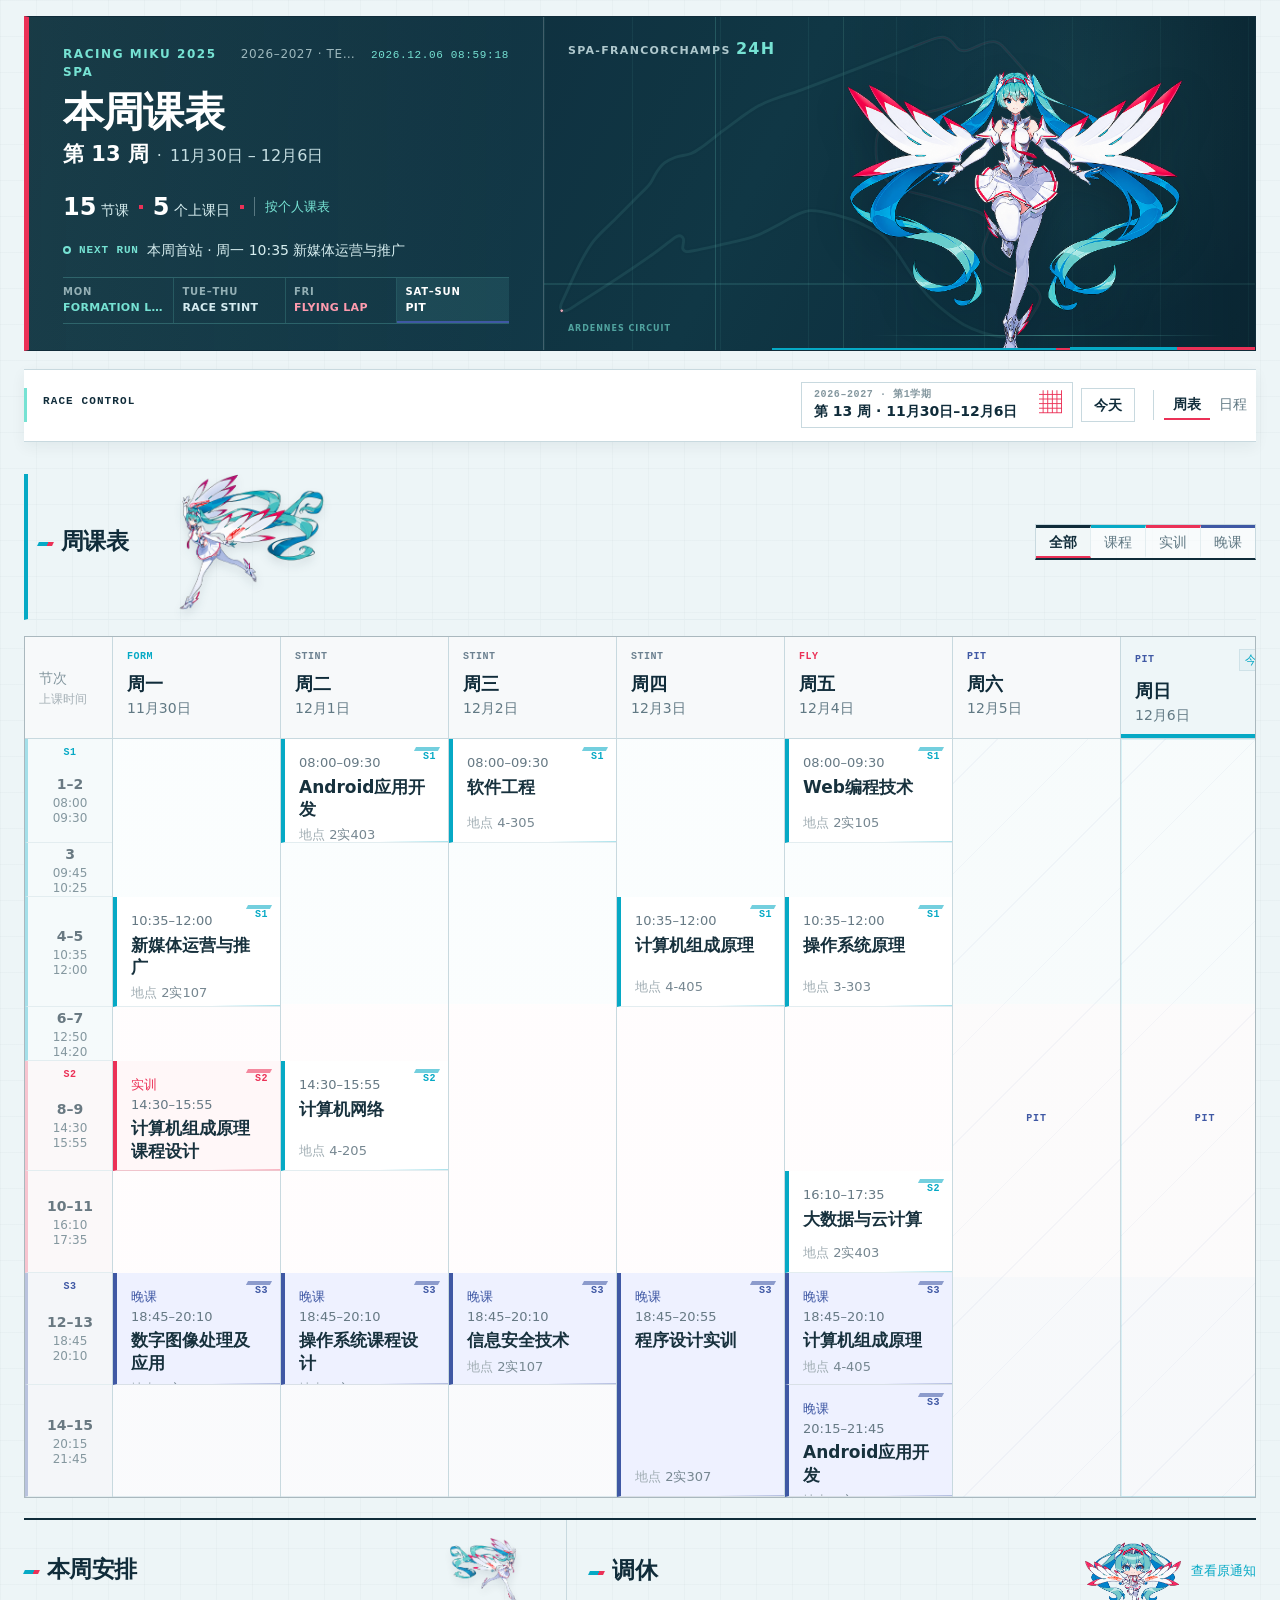
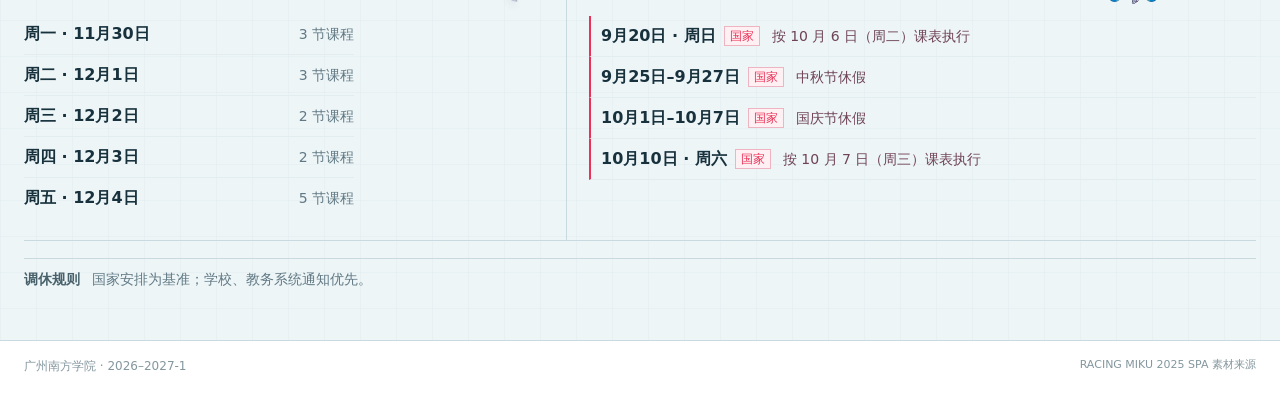
==== commit 046d4188: "Publish mobile-ready Nanyuan course schedule" ====
--- a/index.html
+++ b/index.html
@@ -2,12 +2,17 @@
 <html lang="zh-CN">
   <head>
     <meta charset="UTF-8" />
-    <meta name="viewport" content="width=device-width, initial-scale=1" />
+    <meta name="viewport" content="width=device-width, initial-scale=1, viewport-fit=cover" />
     <meta name="theme-color" content="#17242d" />
-    <meta name="description" content="计科课表 · 2026-2027-1｜计算机科学与技术专业课程表。" />
-    <link rel="icon" href="./favicon.svg" type="image/svg+xml" />
+    <meta name="apple-mobile-web-app-capable" content="yes" />
+    <meta name="apple-mobile-web-app-status-bar-style" content="black-translucent" />
+    <meta name="apple-mobile-web-app-title" content="南苑课表" />
+    <meta name="description" content="南苑课表 · 2026-2027-1｜计算机科学与技术专业课程表。" />
+    <link rel="icon" href="./icons/course-schedule.png" type="image/png" />
+    <link rel="manifest" href="./manifest.webmanifest" />
+    <link rel="apple-touch-icon" href="./icons/course-schedule.png" />
     <link rel="stylesheet" href="./styles.css" />
-    <title>计科课表 · 2026-2027-1</title>
+    <title>南苑课表 · 2026-2027-1</title>
   </head>
   <body>
     <a class="skip-link" href="#scheduleSection">跳到周课表</a>
@@ -47,7 +52,7 @@
           </div>
           <div class="race-masthead-art" aria-label="Spa-Francorchamps 赛道线稿与赛车初音 2025 SPA 透明立绘">
             <div class="circuit-watermark" aria-hidden="true">
-              <img class="spa-track-outline" src="./assets/spa-francorchamps-track-outline.svg" alt="" loading="eager" decoding="async" />
+              <img class="spa-track-outline" src="./assets/spa-francorchamps-track-outline.svg" alt="" loading="lazy" decoding="async" />
               <svg id="trackTelemetry" class="track-telemetry" viewBox="0 0 1415.7909 875.29749" preserveAspectRatio="xMinYMid meet">
                 <g id="trackTelemetryGeometry" class="track-telemetry-geometry" transform="translate(2047.7528,-153.52072)"></g>
                 <g id="trackTelemetryMarkerLayer" class="track-telemetry-marker-layer" transform="translate(2047.7528,-153.52072)">
@@ -59,7 +64,7 @@
               <span class="circuit-watermark-sub">ARDENNES CIRCUIT</span>
             </div>
             <div class="hero-figure-bay">
-              <img class="official-driver" src="./assets/racing-miku-2025-spa-cutout-trim.png" alt="赛车初音 2025 SPA 透明立绘" loading="eager" decoding="async" />
+              <img class="official-driver" src="./assets/racing-miku-2025-spa-cutout-trim.png" alt="赛车初音 2025 SPA 透明立绘" loading="lazy" decoding="async" />
             </div>
             <div id="telemetryToast" class="telemetry-toast" hidden role="status" aria-live="polite">
               <span id="telemetryToastKicker" class="telemetry-toast-kicker">S1</span>
@@ -115,6 +120,11 @@
           </div>
         </section>
 
+        <div id="installAppHint" class="install-app-hint" hidden aria-live="polite">
+          <span><strong>下次更快</strong> 把课表放到手机主屏幕</span>
+          <button id="installAppButton" type="button">添加到主屏幕</button>
+        </div>
+
         <section id="adjustmentBanner" class="adjustment-banner" aria-live="polite" hidden>
           <span id="adjustmentBannerLabel" class="adjustment-label">安排</span>
           <div class="adjustment-copy">
@@ -203,7 +213,18 @@
       <div id="dialogContent"></div>
     </dialog>
 
+    <dialog id="installGuideDialog" class="install-guide-dialog" aria-labelledby="installGuideTitle">
+      <button id="closeInstallGuide" class="dialog-close" type="button" aria-label="关闭添加到主屏幕说明">×</button>
+      <h2 id="installGuideTitle">把南苑课表放到主屏幕</h2>
+      <p>下次不用再输入网址，直接点击手机桌面上的图标即可打开。</p>
+      <ul>
+        <li><strong>iPhone：</strong>在 Safari 点“分享”，选择“添加到主屏幕”。</li>
+        <li><strong>Android：</strong>在浏览器菜单中选择“安装应用”或“添加到主屏幕”。</li>
+      </ul>
+    </dialog>
+
     <script src="./official-adjustments.js"></script>
     <script src="./app.js"></script>
+    <script src="./pwa.js"></script>
   </body>
 </html>
--- a/styles.css
+++ b/styles.css
@@ -1506,51 +1506,121 @@
   border: 0;
 }
 
+.install-app-hint {
+  display: flex;
+  align-items: center;
+  justify-content: space-between;
+  gap: 12px;
+  margin-top: 8px;
+  padding: 10px 12px;
+  border: 1px solid var(--line);
+  color: var(--muted);
+  background: var(--paper);
+  font-size: 14px;
+}
+
+.install-app-hint[hidden] { display: none !important; }
+.install-app-hint strong { color: var(--deep); }
+.install-app-hint button {
+  min-height: 42px;
+  flex: 0 0 auto;
+  padding: 6px 12px;
+  border: 1px solid var(--deep);
+  color: var(--deep);
+  background: var(--blue-soft);
+  font-size: 14px;
+  font-weight: 700;
+}
+
+.install-app-hint button:hover,
+.install-app-hint button:focus-visible { border-color: var(--blue); outline: none; background: #d8f3f6; }
+
+.install-guide-dialog {
+  width: min(380px, calc(100vw - 24px));
+  max-width: calc(100vw - 24px);
+  margin: auto;
+  padding: 22px 20px 18px;
+  border: 1px solid var(--line);
+  border-top: 3px solid var(--blue);
+  color: var(--ink);
+  background: var(--paper);
+}
+
+.install-guide-dialog::backdrop { background: rgba(16, 44, 58, .34); }
+.install-guide-dialog h2 { margin: 0 24px 9px 0; color: var(--deep); font-size: 21px; }
+.install-guide-dialog p { margin: 0 0 10px; color: var(--muted); font-size: 15px; }
+.install-guide-dialog ul { margin: 0; padding-left: 20px; color: var(--muted); font-size: 14px; }
+.install-guide-dialog li + li { margin-top: 7px; }
+
 @media (max-width: 1160px) {
   .scroll-hint { display: block; }
 }
 
 @media (max-width: 760px) {
-  .page-frame { width: min(100% - 28px, var(--page-width)); }
+  html { scroll-padding-top: 90px; }
+  body {
+    overflow-x: clip;
+    padding-bottom: max(8px, env(safe-area-inset-bottom));
+    background-image: none;
+    font-size: 16px;
+  }
+  .page-frame { width: min(100% - 20px, var(--page-width)); }
   .race-masthead { grid-template-columns: 1fr; min-height: 0; }
-  .race-masthead-copy { min-height: 0; padding: 14px 16px 13px; border-right: 0; border-bottom: 1px solid rgba(255, 255, 255, .2); }
-  .race-topline { align-items: flex-start; flex-direction: column; gap: 3px; }
-  .race-clock { align-self: flex-start; font-size: 10px; }
-  .race-masthead-copy h1 { max-width: 100%; margin-top: 5px; font-size: 28px; }
+  .race-masthead { border-left-width: 3px; }
+  .race-masthead-copy { min-height: 0; padding: 13px 14px 12px; border-right: 0; border-bottom: 1px solid rgba(255, 255, 255, .2); }
+  .race-topline { align-items: center; flex-direction: row; gap: 8px; }
+  .race-kicker,
+  .race-term { font-size: 10px; letter-spacing: .07em; }
+  .race-clock { display: none; }
+  .race-masthead-copy h1 { max-width: 100%; margin-top: 7px; font-size: clamp(25px, 7vw, 32px); text-wrap: balance; }
   .race-week-line { gap: 6px; font-size: 14px; }
   .race-week-line strong { font-size: 18px; }
-  .race-meta-line { gap: 7px; margin-top: 8px; font-size: 12px; }
-  .race-meta-line strong { font-size: 20px; }
+  .race-meta-line { gap: 7px; margin-top: 9px; font-size: 13px; }
+  .race-meta-line strong { font-size: 19px; }
   .race-meta-line .fact-status { font-size: 11px; }
-  .race-live-line { gap: 6px; margin-top: 8px; font-size: 11px; }
+  .race-live-line { gap: 6px; margin-top: 9px; font-size: 12px; }
   .race-live-label { font-size: 9px; }
   .race-phase-strip { display: none; }
-  .race-masthead-art { min-height: 170px; }
-  .circuit-watermark { inset: 11px 12px 10px 10px; }
-  .telemetry-toast { right: 8px; bottom: 8px; max-width: calc(100% - 16px); font-size: 8px; }
-  .telemetry-toast-kicker,
-  .telemetry-toast-status { font-size: 7px; }
-  .hero-figure-bay { width: 66%; min-height: 170px; }
-  .official-driver { right: -10px; bottom: -18px; width: min(130%, 250px); height: 184px; }
-  .circuit-watermark-label { top: 7px; left: 6px; font-size: 9px; }
-  .circuit-watermark-label strong { font-size: 14px; }
-  .circuit-watermark-sub { left: 6px; bottom: 3px; font-size: 7px; }
-  .page-content { margin-top: 16px; margin-bottom: 30px; }
-  .week-toolbar { justify-content: stretch; align-items: flex-start; flex-wrap: wrap; gap: 10px; margin-top: 12px; padding: 12px 0 13px; }
-  .toolbar-title { width: 100%; margin-right: 0; padding: 4px 0 3px 12px; }
-  .toolbar-actions { width: 100%; }
-  .toolbar-actions .calendar-control { flex: 1 1 100%; }
-  .calendar-button { width: 100%; }
+  .race-masthead-art { min-height: 86px; }
+  .circuit-watermark { inset: 8px 10px 7px 8px; opacity: .52; }
+  .telemetry-toast { display: none; }
+  .hero-figure-bay { width: 56%; min-height: 86px; }
+  .official-driver { right: -8px; bottom: -13px; width: min(140%, 180px); height: 112px; }
+  .circuit-watermark-label { top: 5px; left: 5px; font-size: 8px; }
+  .circuit-watermark-label strong { font-size: 12px; }
+  .circuit-watermark-sub { display: none; }
+  .race-masthead:hover .official-driver { transform: none; }
+  .page-content { margin-top: max(8px, env(safe-area-inset-top)); margin-bottom: 24px; }
+  .week-toolbar { top: max(0px, env(safe-area-inset-top)); justify-content: stretch; align-items: flex-start; gap: 8px; margin-top: 10px; padding: 8px 0 9px; }
+  .toolbar-title { display: none; }
+  .toolbar-actions { display: grid; width: 100%; grid-template-columns: minmax(0, 1fr) auto; gap: 8px; }
+  .toolbar-actions .calendar-control { grid-column: 1 / -1; }
+  .calendar-button { width: 100%; min-width: 0; }
   .week-calendar { left: 0; transform: none; }
+  .today-button { min-height: 46px; height: 46px; padding: 0 15px; }
+  .view-switch { grid-column: 1 / -1; width: 100%; display: grid; grid-template-columns: repeat(2, minmax(0, 1fr)); margin: 0; padding: 0; border: 1px solid var(--line); }
+  .view-button { min-height: 42px; border: 0; font-size: 14px; }
+  .view-button + .view-button { border-left: 1px solid var(--line-soft); }
+  .view-button.is-active { border-bottom: 3px solid var(--orange); background: var(--blue-soft); }
   .adjustment-banner { margin-top: 14px; padding-top: 12px; padding-bottom: 11px; }
-  .schedule-section { margin-top: 27px; }
+  .install-app-hint { margin-top: 8px; padding: 8px 10px; font-size: 13px; }
+  .install-app-hint button { min-height: 42px; padding: 5px 10px; font-size: 13px; }
+  .schedule-section { margin-top: 24px; }
   .section-heading { align-items: flex-start; flex-direction: column; gap: 8px; margin-bottom: 12px; padding-bottom: 7px; }
-  .section-heading-title { width: 100%; justify-content: space-between; }
-  .section-heading-title { gap: 12px; }
-  .section-mascot { width: 156px; height: 102px; margin: 0; }
+  .section-heading-title { width: 100%; gap: 8px; }
+  .section-heading h2 { font-size: 21px; text-wrap: balance; }
+  .section-mascot { display: none; }
   .schedule-scroll { display: none; }
   .scroll-hint { display: none; }
   .mobile-day-list { display: grid; }
+  .mobile-day-list { gap: 12px; }
+  .mobile-day { border: 1px solid var(--line); border-top: 3px solid var(--line); box-shadow: none; }
+  .mobile-day.is-today { border-top-color: var(--blue); }
+  .mobile-day-header { padding: 14px 12px; }
+  .mobile-day-content { padding: 8px 10px 12px; background: #f7fafb; }
+  .mobile-day-content .lesson-card { min-height: 104px; padding: 14px 13px 12px; border-left-width: 3px; border-bottom: 0; }
+  .mobile-day-content .lesson-name { font-size: 17px; }
+  .mobile-day-content .lesson-room { font-size: 14px; }
   .secondary-grid { grid-template-columns: 1fr; margin-top: 22px; }
   .summary-panel,
   .summary-panel + .summary-panel { padding: 16px 0; }
@@ -1603,14 +1673,14 @@
   .race-week-line strong { font-size: 17px; }
   .race-meta-line { gap: 8px; }
   .race-meta-line .fact-status { flex-basis: 100%; padding-left: 0; border-left: 0; }
-  .race-masthead-art { min-height: 150px; }
+  .race-masthead-art { min-height: 96px; }
   .circuit-watermark { inset: 9px 7px 9px 7px; }
   .telemetry-toast { right: 7px; bottom: 7px; gap: 5px; padding: 3px 5px 3px 6px; }
   .circuit-watermark-label { top: 4px; left: 4px; font-size: 8px; }
   .circuit-watermark-label strong { font-size: 12px; }
   .circuit-watermark-sub { display: none; }
-  .hero-figure-bay { width: 70%; min-height: 150px; }
-  .official-driver { right: -8px; bottom: -14px; width: min(136%, 220px); height: 164px; }
+  .hero-figure-bay { width: 64%; min-height: 96px; }
+  .official-driver { right: -8px; bottom: -12px; width: min(136%, 150px); height: 124px; }
   .filter-switch { display: grid; width: 100%; grid-template-columns: repeat(2, minmax(0, 1fr)); }
   .filter-button { width: 100%; border-right: 1px solid var(--line-soft); }
   .filter-button:nth-child(2n) { border-right: 0; }
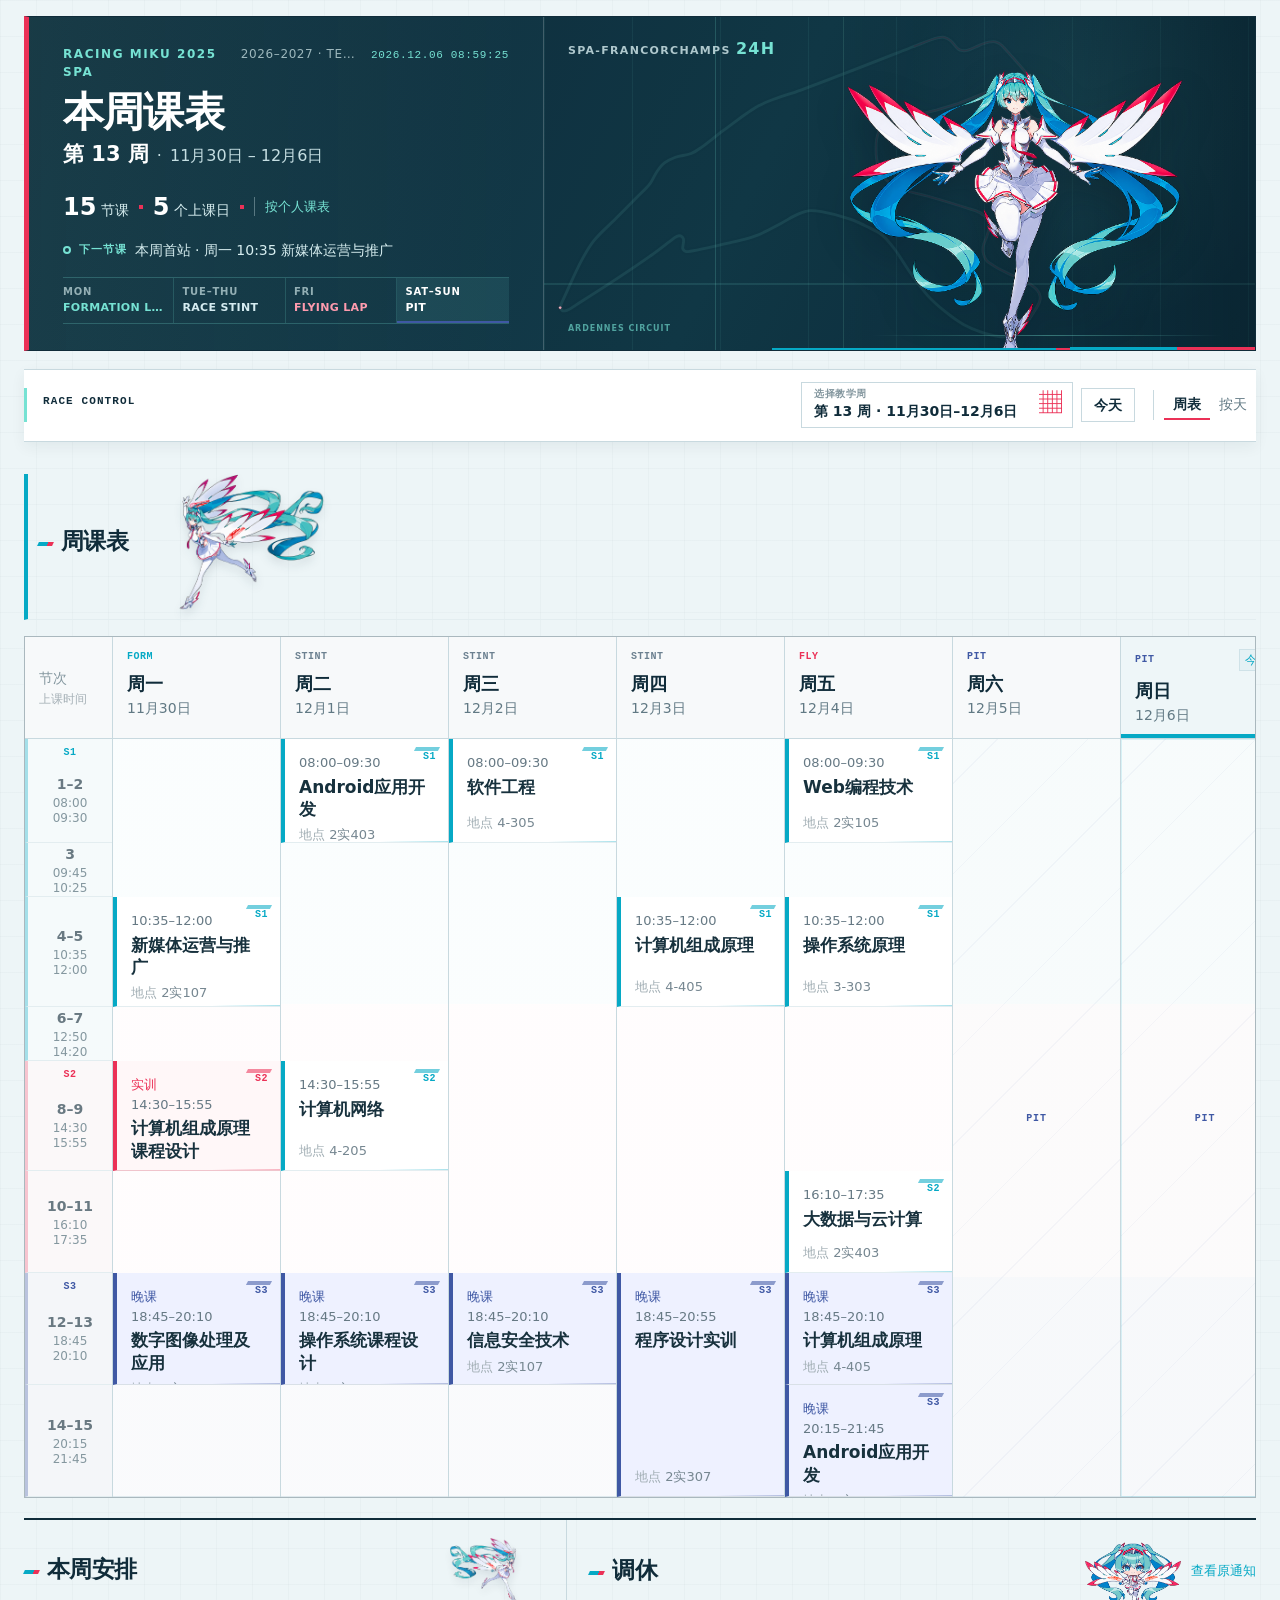
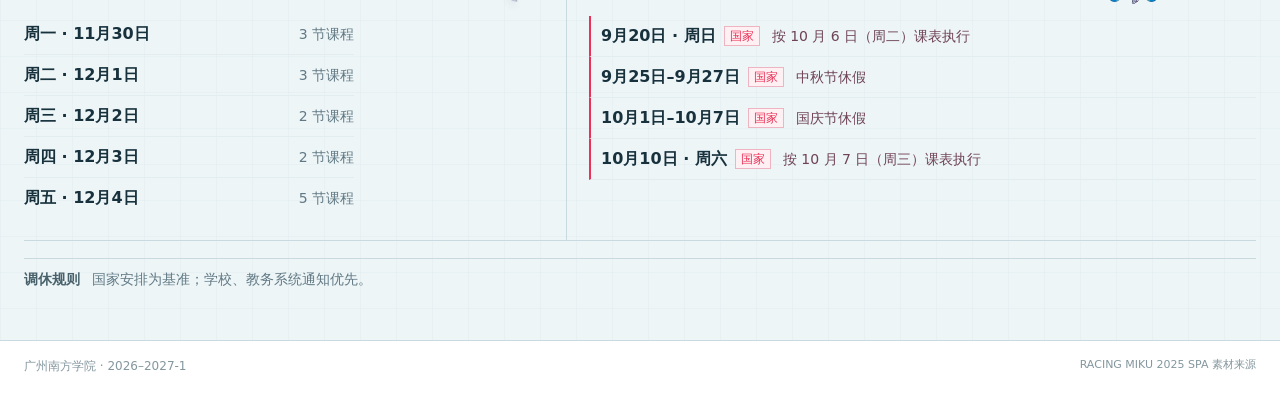
==== commit 6aa20ed5: "Improve mobile schedule and Android install" ====
--- a/index.html
+++ b/index.html
@@ -8,9 +8,9 @@
     <meta name="apple-mobile-web-app-status-bar-style" content="black-translucent" />
     <meta name="apple-mobile-web-app-title" content="南苑课表" />
     <meta name="description" content="南苑课表 · 2026-2027-1｜计算机科学与技术专业课程表。" />
-    <link rel="icon" href="./icons/course-schedule.png" type="image/png" />
+    <link rel="icon" href="./icons/course-schedule-512.png" type="image/png" />
     <link rel="manifest" href="./manifest.webmanifest" />
-    <link rel="apple-touch-icon" href="./icons/course-schedule.png" />
+    <link rel="apple-touch-icon" href="./icons/course-schedule-192.png" />
     <link rel="stylesheet" href="./styles.css" />
     <title>南苑课表 · 2026-2027-1</title>
   </head>
@@ -40,7 +40,7 @@
             </div>
             <div class="race-live-line" aria-live="polite">
               <span class="live-pulse" aria-hidden="true"></span>
-              <span class="race-live-label">NEXT RUN</span>
+              <span class="race-live-label">下一节课</span>
               <span id="nextLesson">正在读取下一节课</span>
             </div>
             <div id="phaseStrip" class="race-phase-strip" aria-label="一周节奏">
@@ -82,7 +82,7 @@
           <div class="toolbar-actions">
             <div class="calendar-control">
               <button id="calendarButton" class="calendar-button" type="button" aria-haspopup="dialog" aria-expanded="false" aria-controls="weekCalendar">
-                <span class="calendar-button-kicker">2026–2027 · 第1学期</span>
+                <span class="calendar-button-kicker">选择教学周</span>
                 <span id="calendarButtonLabel">第 2 周 · 9月14日–9月20日</span>
                 <span class="calendar-glyph" aria-hidden="true">▦</span>
               </button>
@@ -115,15 +115,10 @@
             <button id="todayButton" class="today-button" type="button">今天</button>
             <div class="view-switch" role="group" aria-label="视图模式">
               <button id="weekViewButton" class="view-button is-active" type="button" aria-pressed="true">周表</button>
-              <button id="dayViewButton" class="view-button" type="button" aria-pressed="false">日程</button>
-            </div>
-          </div>
-        </section>
-
-        <div id="installAppHint" class="install-app-hint" hidden aria-live="polite">
-          <span><strong>下次更快</strong> 把课表放到手机主屏幕</span>
-          <button id="installAppButton" type="button">添加到主屏幕</button>
-        </div>
+              <button id="dayViewButton" class="view-button" type="button" aria-pressed="false">按天</button>
+            </div>
+          </div>
+        </section>
 
         <section id="adjustmentBanner" class="adjustment-banner" aria-live="polite" hidden>
           <span id="adjustmentBannerLabel" class="adjustment-label">安排</span>
@@ -138,14 +133,6 @@
             <div class="section-heading-title">
               <h2 id="scheduleTitle">周课表</h2>
               <img class="section-mascot" src="./assets/racing-miku-2025-spa-pose-02-trim.png" alt="" aria-hidden="true" loading="lazy" decoding="async" />
-            </div>
-            <div class="table-controls">
-              <div class="filter-switch" role="group" aria-label="课程类型筛选">
-                <button class="filter-button is-active" type="button" data-filter="all" aria-pressed="true">全部</button>
-                <button class="filter-button" type="button" data-filter="lecture" aria-pressed="false">课程</button>
-                <button class="filter-button" type="button" data-filter="practice" aria-pressed="false">实训</button>
-                <button class="filter-button" type="button" data-filter="night" aria-pressed="false">晚课</button>
-              </div>
             </div>
           </div>
 
@@ -161,7 +148,13 @@
           <p class="scroll-hint">周表可横向拖动；日程视图按日期连续查看</p>
 
           <div class="mobile-day-list" id="mobileDayList"></div>
-        </section>
+          <p class="mobile-gesture-hint">左右滑动切换教学周 · 点按日期展开课程</p>
+        </section>
+
+        <div id="installAppHint" class="install-app-hint" hidden aria-live="polite">
+          <span id="installAppHintCopy"><strong>下次更快</strong> 把课表放到手机主屏幕</span>
+          <button id="installAppButton" type="button">添加到主屏幕</button>
+        </div>
 
         <section class="secondary-grid" aria-label="课表辅助信息">
           <article class="summary-panel" aria-labelledby="weekOverviewTitle">
@@ -218,8 +211,9 @@
       <h2 id="installGuideTitle">把南苑课表放到主屏幕</h2>
       <p>下次不用再输入网址，直接点击手机桌面上的图标即可打开。</p>
       <ul>
-        <li><strong>iPhone：</strong>在 Safari 点“分享”，选择“添加到主屏幕”。</li>
-        <li><strong>Android：</strong>在浏览器菜单中选择“安装应用”或“添加到主屏幕”。</li>
+        <li id="iosInstallSteps"><strong>iPhone：</strong>在 Safari 点“分享” → “添加到主屏幕”。</li>
+        <li id="androidInstallSteps" hidden><strong>Android：</strong>Chrome 点右上角“⋮” → “安装应用”；如果没有，就选“添加到主屏幕”。</li>
+        <li id="embeddedAndroidInstallSteps" hidden><strong>微信/QQ 内打开：</strong>先点右上角“⋮”选择“在浏览器中打开”，再按 Android 步骤添加。</li>
       </ul>
     </dialog>
 
--- a/styles.css
+++ b/styles.css
@@ -530,8 +530,7 @@
   padding-left: 10px;
 }
 
-.view-button,
-.filter-button {
+.view-button {
   min-height: 30px;
   padding: 3px 9px;
   border: 0;
@@ -541,26 +540,9 @@
   font-size: 14px;
 }
 
-.filter-button {
-  min-height: 32px;
-  padding: 4px 13px 3px;
-  border-top: 3px solid transparent;
-  border-right: 1px solid var(--line-soft);
-}
-
-.filter-button:last-child { border-right: 0; }
-.filter-button[data-filter="all"] { border-top-color: var(--deep); }
-.filter-button[data-filter="lecture"] { border-top-color: var(--blue); }
-.filter-button[data-filter="practice"] { border-top-color: var(--orange); }
-.filter-button[data-filter="night"] { border-top-color: var(--night); }
-
 .view-button:hover,
-.view-button:focus-visible,
-.filter-button:hover,
-.filter-button:focus-visible { color: var(--deep); outline: none; }
-.view-button.is-active,
-.filter-button.is-active { border-bottom-color: var(--orange); color: var(--deep); font-weight: 700; }
-.filter-button.is-active { background: #f1f7f8; }
+.view-button:focus-visible { color: var(--deep); outline: none; }
+.view-button.is-active { border-bottom-color: var(--orange); color: var(--deep); font-weight: 700; }
 
 .today-button,
 .calendar-button {
@@ -913,18 +895,6 @@
 
 .section-heading-title:hover .section-mascot,
 .section-heading-title:focus-within .section-mascot { transform: translate3d(2px, -3px, 0) rotate(-2deg); filter: drop-shadow(0 9px 8px rgba(16, 44, 58, .18)); }
-
-.table-controls {
-  display: block;
-}
-
-.filter-switch {
-  display: inline-flex;
-  align-items: stretch;
-  border: 1px solid var(--line);
-  border-bottom: 2px solid var(--deep);
-  background: rgba(255, 255, 255, .6);
-}
 
 .section-heading h2,
 .panel-heading h2 {
@@ -1446,19 +1416,23 @@
 .mobile-day-list { gap: 10px; touch-action: pan-y; }
 .mobile-day { display: grid; grid-template-columns: 228px minmax(0, 1fr); min-width: 0; border-top: 1px solid var(--line); background: var(--paper); box-shadow: 0 4px 12px rgba(16, 44, 58, .04); }
 .mobile-day.is-today { border-top: 3px solid var(--blue); }
-.mobile-day-header { display: grid; grid-template-columns: 28px minmax(0, 1fr) auto; align-items: center; gap: 12px; min-width: 0; padding: 18px 16px; border-right: 1px solid var(--line); border-bottom: 0; }
+.mobile-day-header { display: grid; grid-template-columns: 28px minmax(0, 1fr) auto; align-items: center; gap: 12px; min-width: 0; padding: 18px 16px; border-right: 1px solid var(--line); border-bottom: 0; appearance: none; width: 100%; border: 0; border-right: 1px solid var(--line); background: transparent; color: inherit; font: inherit; text-align: left; cursor: pointer; }
+.mobile-day-header:focus-visible { outline: 3px solid var(--blue); outline-offset: -3px; }
 .mobile-day-header.is-adjusted { border-left: 3px solid var(--orange); background: var(--orange-soft); }
 .mobile-day-header.is-holiday { border-left: 3px solid var(--orange); background: #fff7f8; }
 .mobile-day-index { align-self: start; padding-top: 3px; color: var(--line); font-family: ui-monospace, SFMono-Regular, Menlo, Consolas, monospace; font-size: 22px; font-weight: 800; line-height: 1; }
 .mobile-day-title { display: grid; min-width: 0; gap: 2px; }
+.mobile-day-label { display: flex; align-items: center; flex-wrap: wrap; gap: 6px; min-width: 0; }
+.mobile-day-badge { padding: 2px 6px; border-radius: 999px; background: var(--blue-soft); color: var(--blue); font-size: 11px !important; font-weight: 800; line-height: 1.2; }
 .mobile-day-title strong { color: var(--deep); font-size: 21px; line-height: 1.1; }
 .mobile-day-title span { color: var(--muted); font-size: 13px; }
 .mobile-day-date { overflow: hidden; text-overflow: ellipsis; white-space: nowrap; }
 .mobile-day-count { color: var(--muted); font-size: 14px; white-space: nowrap; }
 .mobile-day-summary { display: grid; justify-items: end; gap: 6px; }
-.mobile-day-arrow { color: var(--orange); font-size: 18px; line-height: 1; transition: transform .18s ease; }
-.mobile-day:hover .mobile-day-arrow { transform: translate3d(3px, -3px, 0); }
+.mobile-day-arrow { color: var(--orange); font-size: 21px; line-height: 1; transition: transform .18s ease; }
+.mobile-day:not(.is-collapsed) .mobile-day-arrow { transform: rotate(180deg); }
 .mobile-day-content { display: grid; grid-template-columns: repeat(auto-fill, minmax(280px, 320px)); justify-content: start; align-content: start; gap: 10px 12px; min-width: 0; padding: 14px 18px; }
+.mobile-day-content[hidden] { display: none; }
 .mobile-day-content .lesson-card { width: 100%; min-height: 116px; margin: 0; }
 .mobile-day-content .empty-day { min-height: 96px; }
 
@@ -1551,6 +1525,7 @@
 .install-guide-dialog p { margin: 0 0 10px; color: var(--muted); font-size: 15px; }
 .install-guide-dialog ul { margin: 0; padding-left: 20px; color: var(--muted); font-size: 14px; }
 .install-guide-dialog li + li { margin-top: 7px; }
+.mobile-gesture-hint { display: none; }
 
 @media (max-width: 1160px) {
   .scroll-hint { display: block; }
@@ -1640,6 +1615,7 @@
   .mobile-day-title strong { font-size: 19px; }
   .mobile-day-content { grid-template-columns: 1fr; gap: 8px; padding: 10px 12px; }
   .mobile-day-content .lesson-card { width: 100%; min-height: 112px; }
+  .mobile-gesture-hint { display: block; margin: 10px 0 0; color: var(--faint); font-size: 12px; text-align: center; }
   .mobile-day-index { font-size: 19px; }
   .mobile-day-phase { color: var(--muted); font-family: ui-monospace, SFMono-Regular, Menlo, Consolas, monospace; font-size: 9px; font-weight: 800; letter-spacing: .05em; text-transform: uppercase; }
   .mobile-day-phase.formation { color: var(--blue); }
@@ -1657,7 +1633,6 @@
 body.view-day .mobile-day-list { display: grid; }
 
 @media (max-width: 760px) {
-  .table-controls { width: 100%; }
   .toolbar-actions { flex-wrap: wrap; }
   .view-switch { margin-left: 0; padding-left: 0; border-left: 0; border-top: 1px solid var(--line-soft); padding-top: 6px; width: 100%; }
   body.view-week .schedule-scroll { display: block; overflow-x: auto; }
@@ -1681,10 +1656,6 @@
   .circuit-watermark-sub { display: none; }
   .hero-figure-bay { width: 64%; min-height: 96px; }
   .official-driver { right: -8px; bottom: -12px; width: min(136%, 150px); height: 124px; }
-  .filter-switch { display: grid; width: 100%; grid-template-columns: repeat(2, minmax(0, 1fr)); }
-  .filter-button { width: 100%; border-right: 1px solid var(--line-soft); }
-  .filter-button:nth-child(2n) { border-right: 0; }
-  .filter-button:nth-child(n+3) { border-top-width: 2px; }
   .panel-heading { gap: 8px; }
   .panel-heading-side { gap: 6px; }
   .notice-links { flex-direction: column; align-items: flex-end; gap: 2px; }
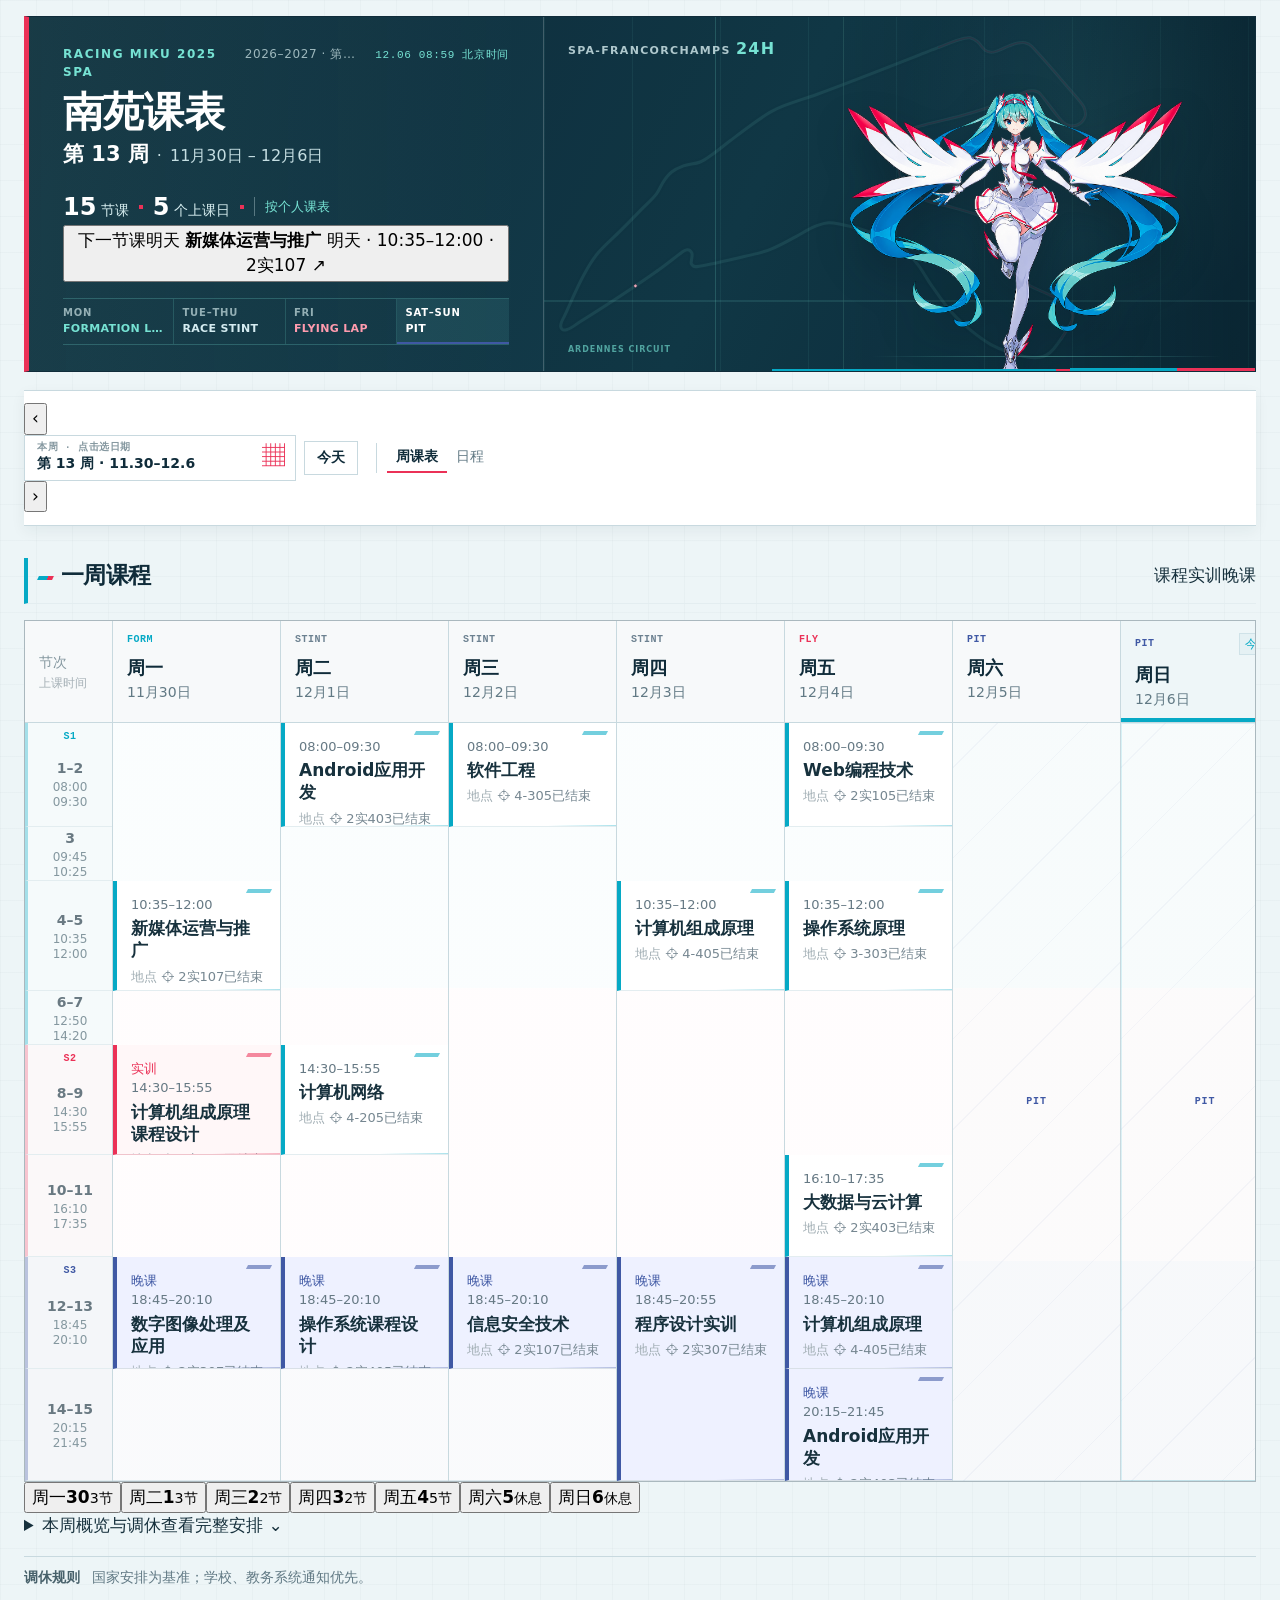
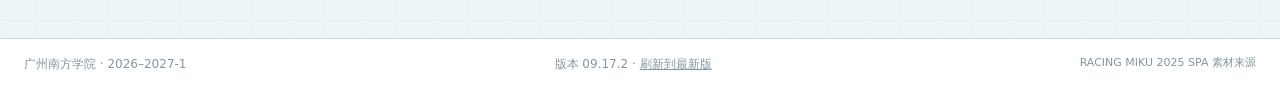
==== commit 8ea7fb58: "Sync latest GPT Sites index.html Added versioning to meta tags, links, and scripts for cache managem" ====
--- a/index.html
+++ b/index.html
@@ -3,29 +3,30 @@
   <head>
     <meta charset="UTF-8" />
     <meta name="viewport" content="width=device-width, initial-scale=1, viewport-fit=cover" />
+    <meta name="app-release" content="2026-09-17.2" />
     <meta name="theme-color" content="#17242d" />
     <meta name="apple-mobile-web-app-capable" content="yes" />
     <meta name="apple-mobile-web-app-status-bar-style" content="black-translucent" />
     <meta name="apple-mobile-web-app-title" content="南苑课表" />
     <meta name="description" content="南苑课表 · 2026-2027-1｜计算机科学与技术专业课程表。" />
     <link rel="icon" href="./icons/course-schedule-512.png" type="image/png" />
-    <link rel="manifest" href="./manifest.webmanifest" />
+    <link rel="manifest" href="./manifest.webmanifest?v=6" />
     <link rel="apple-touch-icon" href="./icons/course-schedule-192.png" />
-    <link rel="stylesheet" href="./styles.css" />
+    <link rel="stylesheet" href="./styles.css?v=6" />
     <title>南苑课表 · 2026-2027-1</title>
   </head>
   <body>
-    <a class="skip-link" href="#scheduleSection">跳到周课表</a>
+    <a class="skip-link" href="#scheduleSection">跳到课表</a>
     <div class="app-shell">
       <main class="page-frame page-content">
         <section class="race-masthead" aria-labelledby="raceMastheadTitle">
           <div class="race-masthead-copy">
             <div class="race-topline">
               <span class="race-kicker">RACING MIKU 2025 SPA</span>
-              <span class="race-term">2026–2027 · TERM 1</span>
+              <span class="race-term">2026–2027 · 第1学期</span>
               <time id="liveClock" class="race-clock" datetime="" aria-label="北京时间">----.--.-- --:--:--</time>
             </div>
-            <h1 id="raceMastheadTitle">本周课表</h1>
+            <h1 id="raceMastheadTitle">南苑课表</h1>
             <div class="race-week-line">
               <strong id="weekTitle">第 2 周</strong>
               <span aria-hidden="true">·</span>
@@ -38,11 +39,14 @@
               <i aria-hidden="true"></i>
               <span id="weekStatus" class="fact-status">按个人课表</span>
             </div>
-            <div class="race-live-line" aria-live="polite">
-              <span class="live-pulse" aria-hidden="true"></span>
-              <span class="race-live-label">下一节课</span>
-              <span id="nextLesson">正在读取下一节课</span>
-            </div>
+            <button id="nextLessonButton" class="next-lesson" type="button" aria-label="查看下一节课程详情" disabled>
+              <span class="next-lesson-main">
+                <span class="next-lesson-top"><span id="nextLessonLabel">下一节课</span><span id="nextLessonStatus"></span></span>
+                <strong id="nextLesson">正在读取课程</strong>
+                <span id="nextLessonMeta" class="next-lesson-meta"></span>
+              </span>
+              <span class="next-lesson-arrow" aria-hidden="true">↗</span>
+            </button>
             <div id="phaseStrip" class="race-phase-strip" aria-label="一周节奏">
               <span class="phase-segment formation" data-phase-key="formation"><b>MON</b><span>FORMATION LAP</span></span>
               <span class="phase-segment stint" data-phase-key="stint"><b>TUE–THU</b><span>RACE STINT</span></span>
@@ -64,9 +68,9 @@
               <span class="circuit-watermark-sub">ARDENNES CIRCUIT</span>
             </div>
             <div class="hero-figure-bay">
-              <img class="official-driver" src="./assets/racing-miku-2025-spa-cutout-trim.png" alt="赛车初音 2025 SPA 透明立绘" loading="lazy" decoding="async" />
-            </div>
-            <div id="telemetryToast" class="telemetry-toast" hidden role="status" aria-live="polite">
+              <img class="official-driver" src="./assets/racing-miku-2025-spa-cutout-trim.png" alt="赛车初音 2025 SPA 透明立绘" fetchpriority="high" decoding="async" />
+            </div>
+            <div id="telemetryToast" class="telemetry-toast" hidden aria-hidden="true">
               <span id="telemetryToastKicker" class="telemetry-toast-kicker">S1</span>
               <strong id="telemetryToastValue" class="telemetry-toast-value">—.---</strong>
               <span id="telemetryToastStatus" class="telemetry-toast-status">YELLOW</span>
@@ -76,17 +80,16 @@
         </section>
 
         <section class="week-toolbar" aria-label="周次控制">
-          <div class="toolbar-title">
-            <span class="toolbar-kicker">RACE CONTROL</span>
-          </div>
           <div class="toolbar-actions">
+            <div class="week-navigation" aria-label="选择教学周">
+              <button id="previousWeek" class="week-arrow" type="button" aria-label="上一周" title="上一周（←）">‹</button>
             <div class="calendar-control">
               <button id="calendarButton" class="calendar-button" type="button" aria-haspopup="dialog" aria-expanded="false" aria-controls="weekCalendar">
-                <span class="calendar-button-kicker">选择教学周</span>
+                <span id="calendarButtonKicker" class="calendar-button-kicker">选择教学周</span>
                 <span id="calendarButtonLabel">第 2 周 · 9月14日–9月20日</span>
                 <span class="calendar-glyph" aria-hidden="true">▦</span>
               </button>
-              <div id="weekCalendar" class="week-calendar" role="dialog" aria-label="2026–2027学年第1学期教学周日历" hidden>
+              <dialog id="weekCalendar" class="week-calendar" aria-label="2026–2027学年第1学期教学周日历">
                 <div class="week-calendar-head">
                   <div>
                     <strong>教学周日历</strong>
@@ -95,7 +98,7 @@
                   <button id="closeCalendar" class="calendar-close" type="button" aria-label="关闭教学周日历">×</button>
                 </div>
                 <div class="calendar-legend" aria-label="日期标记说明">
-                  <span><i class="legend-selected" aria-hidden="true"></i>当前周</span>
+                  <span><i class="legend-selected" aria-hidden="true"></i>所选周</span>
                   <span><i class="legend-holiday" aria-hidden="true"></i>休假</span>
                   <span><i class="legend-adjusted" aria-hidden="true"></i>调休</span>
                   <span class="calendar-legend-note">仅显示本学期日期</span>
@@ -108,14 +111,16 @@
                 <div class="calendar-weekdays" aria-hidden="true">
                   <span>一</span><span>二</span><span>三</span><span>四</span><span>五</span><span>六</span><span>日</span>
                 </div>
-                <div id="calendarGrid" class="calendar-grid month-calendar-grid" role="grid" aria-label="月份日期"></div>
+                <div id="calendarGrid" class="calendar-grid month-calendar-grid" aria-label="月份日期"></div>
                 <p class="calendar-note">国家安排为基准；学校、教务系统通知优先。</p>
-              </div>
+              </dialog>
+            </div>
+              <button id="nextWeek" class="week-arrow" type="button" aria-label="下一周" title="下一周（→）">›</button>
             </div>
             <button id="todayButton" class="today-button" type="button">今天</button>
             <div class="view-switch" role="group" aria-label="视图模式">
-              <button id="weekViewButton" class="view-button is-active" type="button" aria-pressed="true">周表</button>
-              <button id="dayViewButton" class="view-button" type="button" aria-pressed="false">按天</button>
+              <button id="weekViewButton" class="view-button is-active" type="button" aria-pressed="true">周课表</button>
+              <button id="dayViewButton" class="view-button" type="button" aria-pressed="false">日程</button>
             </div>
           </div>
         </section>
@@ -132,11 +137,12 @@
           <div class="section-heading">
             <div class="section-heading-title">
               <h2 id="scheduleTitle">周课表</h2>
-              <img class="section-mascot" src="./assets/racing-miku-2025-spa-pose-02-trim.png" alt="" aria-hidden="true" loading="lazy" decoding="async" />
-            </div>
-          </div>
-
-          <div class="schedule-scroll" aria-label="周课表，可左右滑动查看">
+
+            </div>
+            <div class="course-legend" aria-label="课程颜色"><span class="legend-lecture">课程</span><span class="legend-practice">实训</span><span class="legend-night">晚课</span></div>
+          </div>
+
+          <div class="schedule-scroll" tabindex="0" role="region" aria-label="周课表，可上下或左右滚动，点击课程查看详情">
             <div class="schedule-table">
               <div class="weekday-row" id="weekdayRow"></div>
               <div class="schedule-body">
@@ -145,10 +151,12 @@
               </div>
             </div>
           </div>
-          <p class="scroll-hint">周表可横向拖动；日程视图按日期连续查看</p>
-
+          <p class="scroll-hint">左右滑动查看整周，点课程查看详情</p>
+
+          <nav id="dayPicker" class="day-picker" aria-label="选择查看日期"></nav>
           <div class="mobile-day-list" id="mobileDayList"></div>
-          <p class="mobile-gesture-hint">左右滑动切换教学周 · 点按日期展开课程</p>
+          <p class="mobile-gesture-hint">左右滑动切换日期</p>
+          <p id="scheduleAnnouncement" class="sr-only" role="status" aria-live="polite"></p>
         </section>
 
         <div id="installAppHint" class="install-app-hint" hidden aria-live="polite">
@@ -156,6 +164,8 @@
           <button id="installAppButton" type="button">添加到主屏幕</button>
         </div>
 
+        <details class="schedule-extras">
+          <summary><span>本周概览与调休</span><span class="extras-hint">查看完整安排 <span aria-hidden="true">⌄</span></span></summary>
         <section class="secondary-grid" aria-label="课表辅助信息">
           <article class="summary-panel" aria-labelledby="weekOverviewTitle">
             <div class="panel-heading">
@@ -187,6 +197,7 @@
           </article>
         </section>
 
+        </details>
         <section class="data-note" aria-label="调休规则">
           <span class="data-note-label">调休规则</span>
           <p>国家安排为基准；学校、教务系统通知优先。</p>
@@ -196,12 +207,13 @@
       <footer class="site-footer">
         <div class="page-frame footer-inner">
           <span>广州南方学院 · 2026–2027-1</span>
+          <span>版本 09.17.2 · <a href="./repair-cache.html?release=6">刷新到最新版</a></span>
           <a class="source-credit" href="https://www.goodsmileracing.com/cn/racingmiku2025_spa/" target="_blank" rel="noopener noreferrer">RACING MIKU 2025 SPA 素材来源</a>
         </div>
       </footer>
     </div>
 
-    <dialog id="lessonDialog" class="lesson-dialog" aria-label="课程信息">
+    <dialog id="lessonDialog" class="lesson-dialog" aria-labelledby="lessonDialogTitle">
       <button id="closeDialog" class="dialog-close" type="button" aria-label="关闭课程详情">×</button>
       <div id="dialogContent"></div>
     </dialog>
@@ -217,8 +229,8 @@
       </ul>
     </dialog>
 
-    <script src="./official-adjustments.js"></script>
-    <script src="./app.js"></script>
-    <script src="./pwa.js"></script>
+    <script src="./official-adjustments.js?v=6"></script>
+    <script src="./app.js?v=6"></script>
+    <script src="./pwa.js?v=6"></script>
   </body>
 </html>
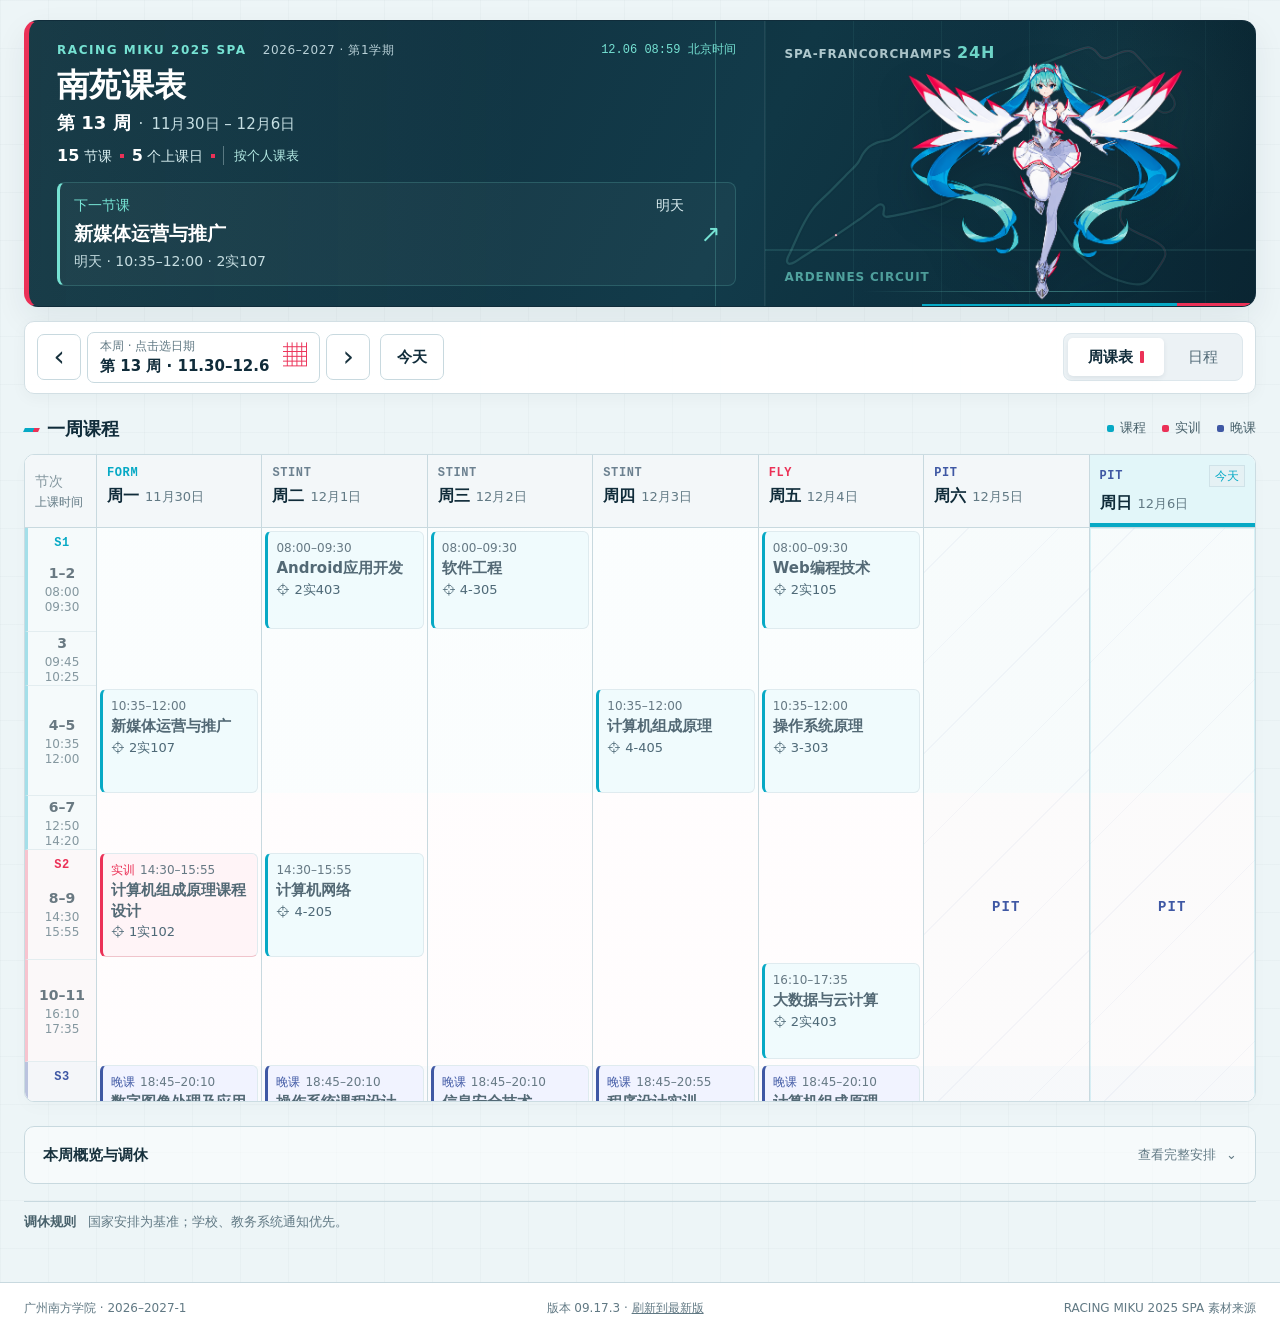
==== commit f0e08a00: "Sync Android desktop install shortcut" ====
--- a/index.html
+++ b/index.html
@@ -3,16 +3,16 @@
   <head>
     <meta charset="UTF-8" />
     <meta name="viewport" content="width=device-width, initial-scale=1, viewport-fit=cover" />
-    <meta name="app-release" content="2026-09-17.2" />
+    <meta name="app-release" content="2026-09-17.3" />
     <meta name="theme-color" content="#17242d" />
     <meta name="apple-mobile-web-app-capable" content="yes" />
     <meta name="apple-mobile-web-app-status-bar-style" content="black-translucent" />
     <meta name="apple-mobile-web-app-title" content="南苑课表" />
     <meta name="description" content="南苑课表 · 2026-2027-1｜计算机科学与技术专业课程表。" />
     <link rel="icon" href="./icons/course-schedule-512.png" type="image/png" />
-    <link rel="manifest" href="./manifest.webmanifest?v=6" />
+    <link rel="manifest" href="./manifest.webmanifest?v=7" />
     <link rel="apple-touch-icon" href="./icons/course-schedule-192.png" />
-    <link rel="stylesheet" href="./styles.css?v=6" />
+    <link rel="stylesheet" href="./styles.css?v=7" />
     <title>南苑课表 · 2026-2027-1</title>
   </head>
   <body>
@@ -160,8 +160,8 @@
         </section>
 
         <div id="installAppHint" class="install-app-hint" hidden aria-live="polite">
-          <span id="installAppHintCopy"><strong>下次更快</strong> 把课表放到手机主屏幕</span>
-          <button id="installAppButton" type="button">添加到主屏幕</button>
+          <span id="installAppHintCopy"><strong>下次更快</strong> 把课表添加到手机桌面</span>
+          <button id="installAppButton" type="button">快捷添加到桌面</button>
         </div>
 
         <details class="schedule-extras">
@@ -207,7 +207,7 @@
       <footer class="site-footer">
         <div class="page-frame footer-inner">
           <span>广州南方学院 · 2026–2027-1</span>
-          <span>版本 09.17.2 · <a href="./repair-cache.html?release=6">刷新到最新版</a></span>
+          <span>版本 09.17.3 · <a href="./repair-cache.html?release=7">刷新到最新版</a></span>
           <a class="source-credit" href="https://www.goodsmileracing.com/cn/racingmiku2025_spa/" target="_blank" rel="noopener noreferrer">RACING MIKU 2025 SPA 素材来源</a>
         </div>
       </footer>
@@ -219,18 +219,18 @@
     </dialog>
 
     <dialog id="installGuideDialog" class="install-guide-dialog" aria-labelledby="installGuideTitle">
-      <button id="closeInstallGuide" class="dialog-close" type="button" aria-label="关闭添加到主屏幕说明">×</button>
-      <h2 id="installGuideTitle">把南苑课表放到主屏幕</h2>
+      <button id="closeInstallGuide" class="dialog-close" type="button" aria-label="关闭添加到桌面说明">×</button>
+      <h2 id="installGuideTitle">把南苑课表放到桌面</h2>
       <p>下次不用再输入网址，直接点击手机桌面上的图标即可打开。</p>
       <ul>
         <li id="iosInstallSteps"><strong>iPhone：</strong>在 Safari 点“分享” → “添加到主屏幕”。</li>
-        <li id="androidInstallSteps" hidden><strong>Android：</strong>Chrome 点右上角“⋮” → “安装应用”；如果没有，就选“添加到主屏幕”。</li>
+        <li id="androidInstallSteps" hidden><strong>Android：</strong>Chrome 点右上角“⋮” → “安装应用”；如果没有，就选“添加到桌面”。</li>
         <li id="embeddedAndroidInstallSteps" hidden><strong>微信/QQ 内打开：</strong>先点右上角“⋮”选择“在浏览器中打开”，再按 Android 步骤添加。</li>
       </ul>
     </dialog>
 
-    <script src="./official-adjustments.js?v=6"></script>
-    <script src="./app.js?v=6"></script>
-    <script src="./pwa.js?v=6"></script>
+    <script src="./official-adjustments.js?v=7"></script>
+    <script src="./app.js?v=7"></script>
+    <script src="./pwa.js?v=7"></script>
   </body>
 </html>
--- a/styles.css
+++ b/styles.css
@@ -16,9 +16,9 @@
   --night: #3f58a4;
   --night-soft: #eef1ff;
   --aqua: #76e2d3;
-  --period-rows: 104px 54px 110px 54px 110px 102px 112px 112px;
-  --table-height: 758px;
-  --page-width: 1800px;
+  --period-rows: 6.5rem 3.375rem 6.875rem 3.375rem 6.875rem 6.375rem 7rem 7rem;
+  --table-height: 47.375rem;
+  --page-width: 1600px;
 }
 
 * { box-sizing: border-box; }
@@ -1413,29 +1413,6 @@
 .source-credit:hover,
 .source-credit:focus-visible { color: var(--blue); text-decoration: underline; outline: none; }
 
-.mobile-day-list { gap: 10px; touch-action: pan-y; }
-.mobile-day { display: grid; grid-template-columns: 228px minmax(0, 1fr); min-width: 0; border-top: 1px solid var(--line); background: var(--paper); box-shadow: 0 4px 12px rgba(16, 44, 58, .04); }
-.mobile-day.is-today { border-top: 3px solid var(--blue); }
-.mobile-day-header { display: grid; grid-template-columns: 28px minmax(0, 1fr) auto; align-items: center; gap: 12px; min-width: 0; padding: 18px 16px; border-right: 1px solid var(--line); border-bottom: 0; appearance: none; width: 100%; border: 0; border-right: 1px solid var(--line); background: transparent; color: inherit; font: inherit; text-align: left; cursor: pointer; }
-.mobile-day-header:focus-visible { outline: 3px solid var(--blue); outline-offset: -3px; }
-.mobile-day-header.is-adjusted { border-left: 3px solid var(--orange); background: var(--orange-soft); }
-.mobile-day-header.is-holiday { border-left: 3px solid var(--orange); background: #fff7f8; }
-.mobile-day-index { align-self: start; padding-top: 3px; color: var(--line); font-family: ui-monospace, SFMono-Regular, Menlo, Consolas, monospace; font-size: 22px; font-weight: 800; line-height: 1; }
-.mobile-day-title { display: grid; min-width: 0; gap: 2px; }
-.mobile-day-label { display: flex; align-items: center; flex-wrap: wrap; gap: 6px; min-width: 0; }
-.mobile-day-badge { padding: 2px 6px; border-radius: 999px; background: var(--blue-soft); color: var(--blue); font-size: 11px !important; font-weight: 800; line-height: 1.2; }
-.mobile-day-title strong { color: var(--deep); font-size: 21px; line-height: 1.1; }
-.mobile-day-title span { color: var(--muted); font-size: 13px; }
-.mobile-day-date { overflow: hidden; text-overflow: ellipsis; white-space: nowrap; }
-.mobile-day-count { color: var(--muted); font-size: 14px; white-space: nowrap; }
-.mobile-day-summary { display: grid; justify-items: end; gap: 6px; }
-.mobile-day-arrow { color: var(--orange); font-size: 21px; line-height: 1; transition: transform .18s ease; }
-.mobile-day:not(.is-collapsed) .mobile-day-arrow { transform: rotate(180deg); }
-.mobile-day-content { display: grid; grid-template-columns: repeat(auto-fill, minmax(280px, 320px)); justify-content: start; align-content: start; gap: 10px 12px; min-width: 0; padding: 14px 18px; }
-.mobile-day-content[hidden] { display: none; }
-.mobile-day-content .lesson-card { width: 100%; min-height: 116px; margin: 0; }
-.mobile-day-content .empty-day { min-height: 96px; }
-
 .lesson-dialog {
   position: fixed;
   inset: auto;
@@ -1527,160 +1504,324 @@
 .install-guide-dialog li + li { margin-top: 7px; }
 .mobile-gesture-hint { display: none; }
 
-@media (max-width: 1160px) {
-  .scroll-hint { display: block; }
-}
-
+/* Daily-use layout: compact race identity, immediate course information. */
+html { scroll-padding-top: 6.25rem; }
+body { font-size: 1rem; background-size: 48px 48px; }
+button { touch-action: manipulation; -webkit-tap-highlight-color: transparent; }
+button, a, summary { -webkit-tap-highlight-color: transparent; }
+button:focus-visible, a:focus-visible, summary:focus-visible, [tabindex]:focus-visible {
+  outline: 3px solid #007c97; outline-offset: 3px;
+}
+button:disabled { cursor: default; opacity: .4; }
+[hidden] { display: none !important; }
+.page-content { margin-top: 20px; }
+.race-masthead { grid-template-columns: minmax(0, 1.2fr) minmax(280px, .8fr); min-height: 0; border-radius: 14px; box-shadow: 0 12px 32px #102c3a12; }
+.race-masthead-copy { padding: 20px 28px; border-right-color: #ffffff12; }
+.race-topline { align-items: center; flex-wrap: wrap; gap: 4px 16px; }
+.race-kicker, .race-term, .race-clock { font-size: .75rem; }
+.race-term { color: #b9d1d8; }
+.race-clock { margin-left: auto; letter-spacing: 0; }
+.race-masthead-copy h1 { margin: 9px 0 6px; font-size: 2rem; letter-spacing: .015em; }
+.race-week-line { font-size: .9375rem; }
+.race-week-line strong { font-size: 1.125rem; }
+.race-meta-line { margin-top: 8px; gap: 8px; font-size: .875rem; }
+.race-meta-line strong { font-size: 1rem; }
+.race-meta-line .fact-status { color: #b3e9e3; font-size: .8125rem; }
+.race-phase-strip { display: none; }
+.next-lesson { display: flex; align-items: center; gap: 16px; width: 100%; min-width: 0; margin-top: 14px; padding: 12px 14px; border: 1px solid #76e2d330; border-left: 3px solid var(--aqua); border-radius: 8px; color: white; background: #ffffff08; text-align: left; }
+.next-lesson:hover:not(:disabled) { background: #ffffff12; border-color: #76e2d380; }
+.next-lesson:focus-visible { outline-color: var(--aqua); }
+.next-lesson:disabled { opacity: 1; }
+.next-lesson:disabled .next-lesson-arrow { display: none; }
+.next-lesson.is-live { border-left-color: #fb7491; }
+.next-lesson-main { display: grid; min-width: 0; flex: 1; gap: 5px; }
+.next-lesson-top { display: flex; justify-content: space-between; gap: 8px; flex-wrap: wrap; color: var(--aqua); font-size: .875rem; }
+#nextLessonStatus { color: #dceef1; font-variant-numeric: tabular-nums; }
+#nextLesson { white-space: normal; overflow: visible; font-size: 1.1875rem; line-height: 1.35; }
+.next-lesson-meta { color: #c6dde1; font-size: .875rem; line-height: 1.55; }
+.next-lesson-arrow { flex: 0 0 auto; align-self: center; color: var(--aqua); font-size: 1.5rem; }
+.race-masthead-art { min-height: 0; }
+.hero-figure-bay { min-height: 0; width: 86%; border: 0; }
+.official-driver { width: 100%; height: 100%; max-height: 290px; right: 0; bottom: -8px; object-fit: contain; }
+.circuit-watermark { inset: 20px; }
+.circuit-watermark-label, .circuit-watermark-sub { font-size: .75rem; letter-spacing: .07em; }
+.circuit-watermark-label { top: 0; left: 0; }
+.circuit-watermark-sub { left: 0; bottom: 0; }
+.spa-track-outline { opacity: .22; }
+.telemetry-toast, .telemetry-toast-kicker, .telemetry-toast-status { font-size: .75rem; }
+.week-toolbar { margin-top: 14px; top: 8px; padding: 10px 12px; border: 1px solid #d2dfe4; border-radius: 10px; background: #fffffff5; box-shadow: 0 4px 16px #102c3a0a; }
+.toolbar-actions { display: flex; width: 100%; gap: 10px; }
+.week-navigation { display: flex; align-items: center; gap: 6px; min-width: 0; }
+.week-arrow { width: 44px; min-height: 46px; flex: 0 0 auto; padding: 0; border: 1px solid var(--line); border-radius: 7px; color: var(--ink); background: white; font-size: 1.75rem; line-height: 1; }
+.week-arrow:hover:not(:disabled) { background: var(--blue-soft); border-color: var(--blue); }
+.calendar-control { min-width: 0; }
+.calendar-button { min-width: 226px; height: auto; min-height: 46px; padding: 6px 12px; gap: 4px 14px; border-radius: 7px; }
+.calendar-button-kicker { font-family: inherit; font-size: .75rem; font-weight: 500; letter-spacing: 0; color: var(--muted); }
+.calendar-button > span:nth-child(2) { font-size: .9375rem; }
+.calendar-glyph { font-size: 1.5rem; }
+.today-button { min-height: 46px; height: auto; border-radius: 7px; padding: 0 16px; font-size: .9375rem; }
+.view-switch { gap: 4px; margin-left: auto; padding: 4px; background: #ecf2f5; border: 1px solid #dde7ec; border-radius: 8px; }
+.view-button { min-height: 38px; padding: 6px 20px; border: 0; border-radius: 5px; font-size: .9375rem; color: #526b78; }
+.view-button.is-active { background: white; color: var(--deep); box-shadow: 0 2px 5px #102c3a14; }
+.view-button.is-active::after { content: ""; display: inline-block; margin-left: 7px; width: 4px; height: 12px; background: var(--orange); border-radius: 1px; vertical-align: -1px; }
+.adjustment-banner { margin-top: 12px; padding: 10px 14px; gap: 8px; border: 1px solid #f0d0da; border-left: 3px solid var(--orange); border-radius: 8px; background: #fff5f7; }
+.adjustment-copy { flex: 1; min-width: 0; gap: 4px 8px; }
+.adjustment-copy strong { font-size: .9375rem; }
+.adjustment-copy span, .adjustment-label { font-size: .875rem; }
+.schedule-section { margin-top: 20px; scroll-margin-top: 6.25rem; }
+.section-heading { margin-bottom: 12px; padding: 0; gap: 12px; border: 0; }
+.section-heading-title { gap: 8px; }
+.section-heading h2, .panel-heading h2 { font-family: inherit; font-size: 1.125rem; letter-spacing: 0; }
+.course-legend { display: flex; align-items: center; gap: 16px; color: var(--ink-soft); font-size: .8125rem; }
+.course-legend span::before { content: ""; display: inline-block; width: 7px; height: 7px; border-radius: 2px; margin-right: 6px; background: var(--blue); }
+.course-legend .legend-practice::before { background: var(--orange); }
+.course-legend .legend-night::before { background: var(--night); }
+.schedule-scroll { overflow: auto; max-height: max(28rem, 72dvh); border: 1px solid #cbdce2; border-radius: 10px; box-shadow: 0 6px 18px #102c3a05; overscroll-behavior: contain; scrollbar-width: auto; }
+.schedule-table { min-width: 1038px; }
+.weekday-row { position: sticky; top: 0; z-index: 5; grid-template-columns: 72px repeat(7, minmax(138px, 1fr)); background: #f3f7f9; }
+.grid-corner, .weekday-cell { min-height: 72px; padding: 10px; background: #f3f7f9; }
+.grid-corner { font-size: .875rem; z-index: 6; }
+.grid-corner small { font-size: .75rem; color: var(--muted); }
+.weekday-main { display: flex; align-items: baseline; flex-wrap: wrap; gap: 6px; margin-top: 4px; }
+.day-name { font-size: 1rem; }
+.day-date { font-size: .8125rem; }
+.day-phase b, .day-note { font-size: .75rem; }
+.weekday-cell.is-today { background: #e2f6f9; }
+.weekday-cell.is-adjusted { background: #fff0f4; }
+.weekday-cell.is-holiday { background: #fff7f9; }
+.schedule-body { grid-template-columns: 72px minmax(966px, 1fr); }
+.schedule-grid { grid-template-columns: repeat(7, minmax(138px, 1fr)); }
+.slot-session, .time-slot > span:not(.slot-session) { font-size: .75rem; }
+.time-slot strong { font-size: .875rem; }
+.current-time-marker { z-index: 4; opacity: 1; }
+.current-time-marker span { font-size: .75rem; }
+.lesson-card { margin: 3px; padding: 9px 8px; border: 1px solid #dfebef; border-left: 3px solid var(--course-color); border-radius: 6px; background: #fff; }
+.lesson-card::before, .lesson-card::after { display: none; }
+.lesson-card.lecture { background: #f0fbfd; }
+.lesson-card.practice { background: #fff4f7; }
+.lesson-card.night { background: #f1f3ff; }
+.lesson-card:hover { background: white; box-shadow: 0 3px 10px #18374614; transform: translateY(-1px); }
+.lesson-card.is-live { border-color: #0392af; box-shadow: 0 0 0 1px #0392af; background: #e1f7fb; }
+.lesson-card.is-ended .lesson-name { color: #536975; }
+.lesson-content { display: flex; min-width: 0; width: 100%; flex-direction: column; gap: 4px; }
+.lesson-meta { display: flex; flex-wrap: wrap; align-items: center; gap: 3px 5px; margin: 0; padding-right: 0; }
+.lesson-kind, .lesson-time { font-size: .75rem; line-height: 1.2; }
+.lesson-kind { padding: 0; color: var(--course-color); background: transparent; }
+.lesson-time { font-variant-numeric: tabular-nums; }
+.lesson-name { font-size: .9375rem; line-height: 1.4; margin: 0; font-weight: 650; overflow-wrap: anywhere; }
+.lesson-room { display: flex; flex-wrap: wrap; align-items: center; gap: 2px 5px; margin: 0; padding-top: 0; color: #4e6977; font-size: .8125rem; line-height: 1.3; }
+.lesson-room::before { content: none; }
+.lesson-card:focus-visible { outline: 3px solid #007c97; outline-offset: -2px; }
+.schedule-grid .lesson-card:hover, .schedule-grid .lesson-card:focus-visible { transform: none; }
+.schedule-grid .lesson-status { display: none; }
+.schedule-grid .lesson-content { gap: 3px; }
+.schedule-grid .lesson-name { line-height: 1.35; }
+.lesson-status { margin-left: auto; font-size: .75rem; white-space: nowrap; color: #627b85; }
+.lesson-status:empty { display: none; }
+.is-live .lesson-status { color: #006d85; font-weight: 700; }
+.empty-phase { font-size: .875rem; }
+.scroll-hint { display: none; font-size: .75rem; color: var(--muted); }
+.day-picker { display: grid; grid-template-columns: repeat(7, minmax(0, 1fr)); gap: 8px; margin-bottom: 16px; }
+.day-picker-button { position: relative; display: grid; justify-items: center; align-content: center; gap: 4px; min-width: 0; min-height: 86px; padding: 9px 4px; border: 1px solid var(--line); border-radius: 9px; color: var(--ink-soft); background: #ffffffb0; font-size: .875rem; }
+.day-picker-button strong { font-size: 1.375rem; line-height: 1.25; font-variant-numeric: tabular-nums; font-weight: 650; }
+.day-picker-button small { font-size: .75rem; color: var(--muted); }
+.day-picker-button.is-today::after { content: ""; position: absolute; top: 0; width: 18px; height: 3px; background: var(--blue); border-radius: 0 0 2px 2px; }
+.day-picker-button.is-adjusted small { color: #c62252; }
+.day-picker-button.is-selected { color: white; background: var(--deep); border-color: var(--deep); box-shadow: 0 3px 8px #102c3a19; }
+.day-picker-button.is-selected small { color: #b5e5e3; }
+.day-picker-button.is-selected.is-adjusted small { color: #ffb3ca; }
+.day-picker-button:not(.is-selected):hover { background: var(--blue-soft); }
+.mobile-day-list { display: grid; touch-action: pan-y pinch-zoom; }
+.mobile-day { border: 1px solid var(--line); border-radius: 12px; background: white; padding: 20px 24px; }
+.agenda-heading { display: flex; align-items: baseline; justify-content: space-between; gap: 10px; }
+.agenda-heading h3 { display: flex; align-items: center; flex-wrap: wrap; gap: 8px; margin: 0; font-size: 1.125rem; }
+.agenda-heading h3 > span { color: var(--ink-soft); font-size: .9375rem; font-weight: 400; }
+.agenda-heading > span { flex: 0 0 auto; color: var(--muted); font-size: .875rem; }
+.today-badge { padding: 2px 6px; border-radius: 4px; background: var(--blue-soft); color: #007c96; font-size: .75rem; font-weight: 600; }
+.agenda-adjustment { margin: 12px 0 0; padding: 8px 10px; border-radius: 6px; background: var(--orange-soft); color: #8f3454; font-size: .875rem; }
+.mobile-day-content { display: grid; gap: 8px; }
+.agenda-session { display: flex; align-items: center; gap: 10px; margin-top: 16px; color: var(--ink-soft); font-size: .875rem; }
+.agenda-session span { color: #758c97; font-family: ui-monospace, monospace; font-size: .75rem; }
+.agenda-session::after { content: ""; flex: 1; height: 1px; background: var(--line-soft); }
+.lesson-card.mobile { display: flex; flex-direction: row; align-items: center; gap: 18px; width: 100%; min-height: 90px; margin: 0; padding: 14px 16px; }
+.lesson-card.mobile .lesson-name { font-size: 1rem; }
+.lesson-card.mobile .lesson-room { font-size: .875rem; }
+.lesson-card.mobile .lesson-content { gap: 6px; }
+.lesson-card.mobile .lesson-meta:empty { display: none; }
+.lesson-card.mobile .lesson-status { margin-left: 0; }
+.lesson-card.mobile .lesson-kind { font-size: .75rem; }
+.agenda-time { display: grid; gap: 4px; flex: 0 0 74px; padding-right: 16px; border-right: 1px solid #15364613; font-variant-numeric: tabular-nums; }
+.agenda-time strong { font-size: 1.0625rem; color: var(--deep); }
+.agenda-time > span { color: var(--ink-soft); font-size: .875rem; }
+.agenda-arrow { font-size: 1.5rem; color: var(--muted); margin-left: auto; }
+.agenda-empty { display: grid; justify-items: center; gap: 8px; padding: 20px 8px; text-align: center; }
+.agenda-empty img { object-fit: contain; }
+.agenda-empty strong { font-size: 1.125rem; }
+.agenda-empty p { margin: 0; color: var(--ink-soft); font-size: .9375rem; }
+.empty-next-day { min-height: 44px; margin-top: 8px; padding: 8px 12px; border: 1px solid var(--line); border-radius: 6px; color: var(--deep); background: var(--blue-soft); font-size: .875rem; }
+.mobile-gesture-hint { display: none; font-size: .75rem; color: var(--muted); text-align: center; margin: 10px 0 0; }
+body.view-week .schedule-scroll { display: block; }
+body.view-week .mobile-day-list, body.view-week .day-picker, body.view-week .mobile-gesture-hint { display: none; }
+body.view-day .schedule-scroll, body.view-day .scroll-hint { display: none; }
+body.view-day .mobile-day-list { display: grid; }
+body.view-day .day-picker { display: grid; }
+body.view-day .course-legend { display: none; }
+.schedule-extras { margin-top: 24px; border: 1px solid var(--line); border-radius: 10px; background: #ffffff85; }
+.schedule-extras > summary { display: flex; align-items: center; justify-content: space-between; gap: 10px; min-height: 56px; padding: 12px 18px; list-style: none; cursor: pointer; color: var(--ink); font-size: .9375rem; font-weight: 650; }
+.schedule-extras > summary::-webkit-details-marker { display: none; }
+.extras-hint { color: var(--muted); font-size: .8125rem; font-weight: 400; }
+.extras-hint > span { display: inline-block; padding-left: 6px; }
+.schedule-extras[open] .extras-hint > span { transform: rotate(180deg); }
+.secondary-grid { margin: 0; padding: 0 18px 12px; gap: 24px; border-top: 1px solid var(--line-soft); }
+.summary-panel, .summary-panel + .summary-panel { padding: 16px 0; }
+.summary-panel + .summary-panel { padding-left: 20px; }
+.overview-body { min-height: 0; }
+.overview-mascot-slot, .overview-mascot { width: 90px; height: 55px; }
+.panel-mascot-chibi { width: 75px; height: 55px; }
+.overview-row { font-size: .875rem; }
+.notice-source-tag, .source-credit { font-size: .75rem; }
+.data-note, .data-note p { font-size: .8125rem; }
+.data-note-label { font-size: .8125rem; }
+.footer-inner { color: var(--muted); font-size: .75rem; }
+.source-credit { color: var(--muted); }
+.lesson-dialog { width: min(360px, calc(100vw - 32px)); max-width: calc(100vw - 32px); max-height: calc(100dvh - 32px); padding: 24px; border: 1px solid var(--line); border-top: 3px solid var(--blue); border-radius: 12px; box-shadow: 0 16px 64px #102c3a30; }
+.lesson-dialog::backdrop, .week-calendar::backdrop { background: #09243355; }
+.dialog-close, .calendar-close { width: 44px; height: 44px; border: 0; border-radius: 7px; font-size: 1.5rem; }
+.dialog-close { top: 7px; right: 7px; }
+.dialog-topline { padding-right: 28px; font-size: .8125rem; }
+.dialog-title { margin: 14px 0 0; font-size: 1.375rem; line-height: 1.5; }
+.lesson-detail-grid { display: grid; grid-template-columns: 1.3fr 1fr; gap: 12px; margin: 18px 0 0; padding-top: 16px; border-top: 1px solid var(--line-soft); }
+.lesson-detail-grid dt { color: var(--muted); font-size: .8125rem; }
+.lesson-detail-grid dd { margin: 5px 0 0; color: var(--deep); font-weight: 650; font-size: 1.0625rem; }
+.dialog-adjustment { margin-top: 16px; font-size: .875rem; }
+.week-calendar { position: fixed; inset: 0; width: min(480px, calc(100vw - 32px)); max-height: calc(100dvh - 32px); overflow: auto; margin: auto; padding: 20px; transform: none; border-radius: 12px; }
+.week-calendar:not([open]) { display: none; }
+.week-calendar-head { gap: 8px; align-items: center; }
+.week-calendar-head strong { font-size: 1.125rem; }
+.week-calendar-head span, .calendar-legend, .calendar-weekdays, .month-day-tag, .calendar-note { font-size: .75rem; }
+.week-calendar-head span { margin-top: 4px; }
+.calendar-month-toolbar { grid-template-columns: 44px 1fr 44px; }
+.calendar-month-nav { width: 44px; height: 44px; border-radius: 6px; font-size: 1.5rem; }
+.calendar-month-toolbar strong { font-size: 1rem; }
+.month-day { min-height: 58px; border-radius: 5px; padding: 8px 6px; }
+.month-day-number { font-size: .9375rem; }
+.month-week-code { position: static; font-size: .75rem; }
+.month-day-tag { padding: 0 2px; }
+.calendar-legend-note { display: none; }
+.legend-holiday { background: #e27899; }
+.legend-adjusted { background: var(--orange); }
+.install-app-hint { border-radius: 8px; }
+.install-app-hint button, .install-guide-dialog { border-radius: 8px; }
+@media (max-width: 1100px) {
+  .page-frame { width: calc(100% - 32px); }
+  .race-masthead { grid-template-columns: minmax(0, 1.4fr) minmax(240px, .6fr); }
+  .race-masthead-copy { padding: 20px; }
+  .race-clock { display: none; }
+  .race-term { margin-left: auto; }
+  .circuit-watermark-label { font-size: .75rem; max-width: 130px; }
+  .hero-figure-bay { width: 100%; }
+  body.view-week .scroll-hint { display: block; }
+}
 @media (max-width: 760px) {
-  html { scroll-padding-top: 90px; }
-  body {
-    overflow-x: clip;
-    padding-bottom: max(8px, env(safe-area-inset-bottom));
-    background-image: none;
-    font-size: 16px;
-  }
-  .page-frame { width: min(100% - 20px, var(--page-width)); }
-  .race-masthead { grid-template-columns: 1fr; min-height: 0; }
-  .race-masthead { border-left-width: 3px; }
-  .race-masthead-copy { min-height: 0; padding: 13px 14px 12px; border-right: 0; border-bottom: 1px solid rgba(255, 255, 255, .2); }
-  .race-topline { align-items: center; flex-direction: row; gap: 8px; }
-  .race-kicker,
-  .race-term { font-size: 10px; letter-spacing: .07em; }
-  .race-clock { display: none; }
-  .race-masthead-copy h1 { max-width: 100%; margin-top: 7px; font-size: clamp(25px, 7vw, 32px); text-wrap: balance; }
-  .race-week-line { gap: 6px; font-size: 14px; }
-  .race-week-line strong { font-size: 18px; }
-  .race-meta-line { gap: 7px; margin-top: 9px; font-size: 13px; }
-  .race-meta-line strong { font-size: 19px; }
-  .race-meta-line .fact-status { font-size: 11px; }
-  .race-live-line { gap: 6px; margin-top: 9px; font-size: 12px; }
-  .race-live-label { font-size: 9px; }
-  .race-phase-strip { display: none; }
-  .race-masthead-art { min-height: 86px; }
-  .circuit-watermark { inset: 8px 10px 7px 8px; opacity: .52; }
-  .telemetry-toast { display: none; }
-  .hero-figure-bay { width: 56%; min-height: 86px; }
-  .official-driver { right: -8px; bottom: -13px; width: min(140%, 180px); height: 112px; }
-  .circuit-watermark-label { top: 5px; left: 5px; font-size: 8px; }
-  .circuit-watermark-label strong { font-size: 12px; }
-  .circuit-watermark-sub { display: none; }
+  html { scroll-padding-top: 8rem; }
+  body { background-image: none; padding-bottom: env(safe-area-inset-bottom); }
+  .page-frame { width: calc(100% - 24px); }
+  .page-content { margin-top: max(12px, env(safe-area-inset-top)); margin-bottom: 24px; }
+  .race-masthead { display: block; border-left-width: 3px; border-radius: 12px; }
+  .race-masthead-copy { padding: 16px; border: 0; }
+  .race-topline, .race-masthead-copy h1, .race-week-line, .race-meta-line { position: relative; z-index: 3; margin-right: 115px; }
+  .race-topline { gap: 0; }
+  .race-kicker { max-width: 200px; font-size: .75rem; letter-spacing: .06em; }
+  .race-term { display: none; }
+  .race-masthead-copy h1 { font-size: 1.625rem; margin-top: 8px; line-height: 1.25; }
+  .race-week-line { gap: 4px 6px; font-size: .875rem; }
+  .race-week-line strong { font-size: 1rem; }
+  .race-week-line > span[aria-hidden] { display: none; }
+  .race-meta-line { display: none; }
+  .race-masthead-art { position: absolute; z-index: 1; width: 132px; height: 145px; top: 3px; right: 0; background: none; pointer-events: none; }
+  .race-masthead-art::after, .race-masthead-art::before, .hero-figure-bay::before { display: none; }
+  .hero-figure-bay { width: 100%; background: none; }
+  .official-driver { width: 140px; height: 140px; right: -6px; bottom: 0; }
   .race-masthead:hover .official-driver { transform: none; }
-  .page-content { margin-top: max(8px, env(safe-area-inset-top)); margin-bottom: 24px; }
-  .week-toolbar { top: max(0px, env(safe-area-inset-top)); justify-content: stretch; align-items: flex-start; gap: 8px; margin-top: 10px; padding: 8px 0 9px; }
-  .toolbar-title { display: none; }
-  .toolbar-actions { display: grid; width: 100%; grid-template-columns: minmax(0, 1fr) auto; gap: 8px; }
-  .toolbar-actions .calendar-control { grid-column: 1 / -1; }
-  .calendar-button { width: 100%; min-width: 0; }
-  .week-calendar { left: 0; transform: none; }
-  .today-button { min-height: 46px; height: 46px; padding: 0 15px; }
-  .view-switch { grid-column: 1 / -1; width: 100%; display: grid; grid-template-columns: repeat(2, minmax(0, 1fr)); margin: 0; padding: 0; border: 1px solid var(--line); }
-  .view-button { min-height: 42px; border: 0; font-size: 14px; }
-  .view-button + .view-button { border-left: 1px solid var(--line-soft); }
-  .view-button.is-active { border-bottom: 3px solid var(--orange); background: var(--blue-soft); }
-  .adjustment-banner { margin-top: 14px; padding-top: 12px; padding-bottom: 11px; }
-  .install-app-hint { margin-top: 8px; padding: 8px 10px; font-size: 13px; }
-  .install-app-hint button { min-height: 42px; padding: 5px 10px; font-size: 13px; }
-  .schedule-section { margin-top: 24px; }
-  .section-heading { align-items: flex-start; flex-direction: column; gap: 8px; margin-bottom: 12px; padding-bottom: 7px; }
-  .section-heading-title { width: 100%; gap: 8px; }
-  .section-heading h2 { font-size: 21px; text-wrap: balance; }
-  .section-mascot { display: none; }
-  .schedule-scroll { display: none; }
-  .scroll-hint { display: none; }
-  .mobile-day-list { display: grid; }
-  .mobile-day-list { gap: 12px; }
-  .mobile-day { border: 1px solid var(--line); border-top: 3px solid var(--line); box-shadow: none; }
-  .mobile-day.is-today { border-top-color: var(--blue); }
-  .mobile-day-header { padding: 14px 12px; }
-  .mobile-day-content { padding: 8px 10px 12px; background: #f7fafb; }
-  .mobile-day-content .lesson-card { min-height: 104px; padding: 14px 13px 12px; border-left-width: 3px; border-bottom: 0; }
-  .mobile-day-content .lesson-name { font-size: 17px; }
-  .mobile-day-content .lesson-room { font-size: 14px; }
-  .secondary-grid { grid-template-columns: 1fr; margin-top: 22px; }
-  .summary-panel,
-  .summary-panel + .summary-panel { padding: 16px 0; }
-  .summary-panel + .summary-panel { border-top: 1px solid var(--line); border-left: 0; }
-  .overview-body { min-height: 188px; }
-  .overview-list { max-width: 100%; }
-  .overview-mascot-slot { width: 96px; height: 54px; }
-  .overview-mascot { width: 96px; height: 54px; }
-  .notice-entry { grid-template-columns: 1fr; gap: 4px; }
-  .notice-entry-detail { justify-content: flex-start; }
-  .notice-entry-detail span { text-align: left; }
-  .notice-links { gap: 7px; }
-  .data-note { align-items: flex-start; flex-direction: column; gap: 2px; }
-  .footer-inner { align-items: flex-start; flex-direction: column; gap: 5px; }
-  .mobile-day { display: block; }
-  .mobile-day-header { grid-template-columns: 25px minmax(0, 1fr) auto; gap: 10px; padding: 14px 12px; border-right: 0; border-bottom: 1px solid var(--line-soft); }
-  .mobile-day-title strong { font-size: 19px; }
-  .mobile-day-content { grid-template-columns: 1fr; gap: 8px; padding: 10px 12px; }
-  .mobile-day-content .lesson-card { width: 100%; min-height: 112px; }
-  .mobile-gesture-hint { display: block; margin: 10px 0 0; color: var(--faint); font-size: 12px; text-align: center; }
-  .mobile-day-index { font-size: 19px; }
-  .mobile-day-phase { color: var(--muted); font-family: ui-monospace, SFMono-Regular, Menlo, Consolas, monospace; font-size: 9px; font-weight: 800; letter-spacing: .05em; text-transform: uppercase; }
-  .mobile-day-phase.formation { color: var(--blue); }
-  .mobile-day-phase.flying,
-  .mobile-day-phase.adjusted { color: var(--orange); }
-  .mobile-day-phase.pit { color: var(--night); }
-}
-
-/* Explicit workspace modes: the weekly grid and the mobile-style day list
-   remain available on every screen instead of being tied only to a breakpoint. */
-body.view-week .schedule-scroll { display: block; }
-body.view-week .mobile-day-list { display: none; }
-body.view-day .schedule-scroll,
-body.view-day .scroll-hint { display: none; }
-body.view-day .mobile-day-list { display: grid; }
-
-@media (max-width: 760px) {
-  .toolbar-actions { flex-wrap: wrap; }
-  .view-switch { margin-left: 0; padding-left: 0; border-left: 0; border-top: 1px solid var(--line-soft); padding-top: 6px; width: 100%; }
-  body.view-week .schedule-scroll { display: block; overflow-x: auto; }
-  body.view-week .mobile-day-list { display: none; }
-  body.view-day .schedule-scroll { display: none; }
-  body.view-day .mobile-day-list { display: grid; }
-}
-
-@media (max-width: 420px) {
-  .race-masthead-copy { padding: 12px 13px 11px; }
-  .race-masthead-copy h1 { font-size: 25px; }
-  .race-week-line { font-size: 13px; }
-  .race-week-line strong { font-size: 17px; }
-  .race-meta-line { gap: 8px; }
-  .race-meta-line .fact-status { flex-basis: 100%; padding-left: 0; border-left: 0; }
-  .race-masthead-art { min-height: 96px; }
-  .circuit-watermark { inset: 9px 7px 9px 7px; }
-  .telemetry-toast { right: 7px; bottom: 7px; gap: 5px; padding: 3px 5px 3px 6px; }
-  .circuit-watermark-label { top: 4px; left: 4px; font-size: 8px; }
-  .circuit-watermark-label strong { font-size: 12px; }
-  .circuit-watermark-sub { display: none; }
-  .hero-figure-bay { width: 64%; min-height: 96px; }
-  .official-driver { right: -8px; bottom: -12px; width: min(136%, 150px); height: 124px; }
-  .panel-heading { gap: 8px; }
-  .panel-heading-side { gap: 6px; }
-  .notice-links { flex-direction: column; align-items: flex-end; gap: 2px; }
-  .panel-mascot-chibi { width: 78px; height: 54px; }
-  .overview-body { min-height: 174px; }
-  .overview-list { max-width: 100%; }
-  .overview-mascot-slot { width: 80px; height: 46px; }
-  .overview-mascot { width: 80px; height: 46px; }
-  .mobile-day-content .lesson-card { min-height: 108px; }
-}
-
-@media (max-width: 560px) {
-  .week-calendar { padding: 11px; }
-  .calendar-weekdays,
-  .calendar-grid { gap: 3px; }
-  .month-day { min-height: 52px; padding: 6px 5px; }
-  .month-day-number { font-size: 12px; }
-  .month-week-code { top: 5px; right: 5px; font-size: 8px; }
-  .month-day-tag { padding: 1px 3px; font-size: 8px; }
-  .calendar-legend-note { flex-basis: 100%; margin-left: 0; }
-}
-
-@media (max-width: 760px) {
-  .notice-document { width: min(100% - 24px, 760px); margin: 24px auto; padding: 24px 20px 28px; }
-  .notice-summary dl > div { grid-template-columns: 1fr; gap: 3px; }
+  .circuit-watermark { inset: 8px -8px 8px -40px; }
+  .circuit-watermark-label, .circuit-watermark-sub, .telemetry-toast { display: none; }
+  .next-lesson { position: relative; z-index: 3; margin-top: 14px; padding: 11px 12px; background: #143b4a; }
+  #nextLesson { font-size: 1.0625rem; }
+  .next-lesson-top, .next-lesson-meta { font-size: .875rem; }
+  .next-lesson-arrow { font-size: 1.25rem; }
+  .week-toolbar { top: max(0px, env(safe-area-inset-top)); margin-top: 12px; padding: 8px; border-radius: 9px; }
+  .toolbar-actions { display: grid; grid-template-columns: minmax(0, 1fr) auto; gap: 8px; }
+  .week-navigation { gap: 4px; }
+  .week-arrow { width: 36px; min-height: 48px; }
+  .calendar-control { flex: 1; }
+  .calendar-button { min-width: 0; width: 100%; min-height: 48px; padding: 5px 7px; gap: 3px; border-color: transparent; }
+  .calendar-button > span:nth-child(2) { font-size: .875rem; }
+  .calendar-button-kicker { font-size: .75rem; white-space: nowrap; }
+  .calendar-glyph { display: none; }
+  .today-button { padding: 0 10px; min-height: 48px; font-size: .875rem; }
+  .view-switch { grid-column: 1 / -1; display: grid; grid-template-columns: 1fr 1fr; margin: 0; padding: 3px; }
+  .view-button { min-height: 38px; font-size: .875rem; }
+  .adjustment-banner { margin-top: 10px; padding: 9px 10px; align-items: flex-start; }
+  .adjustment-label { margin-top: 2px; }
+  .adjustment-copy { display: grid; gap: 2px; }
+  .adjustment-copy strong, .adjustment-copy span { font-size: .875rem; }
+  .schedule-section { margin-top: 18px; scroll-margin-top: 8rem; }
+  .section-heading { margin-bottom: 10px; gap: 8px; }
+  .section-heading h2 { font-size: 1rem; }
+  .course-legend { gap: 9px; font-size: .75rem; }
+  .course-legend span::before { margin-right: 4px; }
+  .day-picker { gap: 4px; margin-bottom: 12px; }
+  .day-picker-button { min-height: 78px; padding: 7px 2px; border-radius: 7px; gap: 3px; }
+  .day-picker-button > span { font-size: .8125rem; }
+  .day-picker-button strong { font-size: 1.25rem; }
+  .mobile-day { padding: 16px 12px; border-radius: 10px; }
+  .agenda-heading h3 { font-size: 1rem; gap: 6px; }
+  .agenda-heading h3 > span, .agenda-heading > span { font-size: .875rem; }
+  .lesson-card.mobile { min-height: 90px; padding: 12px 10px; gap: 12px; }
+  .agenda-time { flex-basis: 62px; padding-right: 10px; }
+  .agenda-time strong { font-size: 1rem; }
+  .lesson-card.mobile .lesson-name { font-size: 1rem; }
+  .lesson-card.mobile .lesson-room { font-size: .875rem; }
+  .agenda-arrow { font-size: 1.25rem; }
+  body.view-day .mobile-gesture-hint { display: block; }
+  .schedule-scroll { max-height: 72dvh; }
+  .schedule-extras { margin-top: 18px; }
+  .schedule-extras > summary { padding: 12px; }
+  .extras-hint { font-size: .75rem; }
+  .secondary-grid { grid-template-columns: 1fr; gap: 0; padding: 0 12px 8px; }
+  .summary-panel, .summary-panel + .summary-panel { padding: 16px 0; border-left: 0; }
+  .summary-panel + .summary-panel { border-top: 1px solid var(--line); }
+  .notice-entry { grid-template-columns: 1fr; gap: 5px; }
+  .notice-entry-detail, .notice-entry-detail span { justify-content: flex-start; text-align: left; }
+  .panel-heading-side { gap: 8px; }
+  .notice-links { gap: 4px; }
+  .data-note { align-items: flex-start; gap: 6px; }
+  .footer-inner { flex-direction: column; gap: 6px; padding: 14px 0; }
+  .lesson-dialog { inset: auto 0 0; width: 100%; max-width: 100%; margin: 0; max-height: 85dvh; padding: 26px 24px calc(26px + env(safe-area-inset-bottom)); border-radius: 18px 18px 0 0; border: 0; }
+  .lesson-dialog::before { content: ""; position: absolute; top: 9px; left: calc(50% - 18px); width: 36px; height: 4px; border-radius: 3px; background: #ccdae0; }
+  .lesson-detail-grid dd { font-size: 1.125rem; }
+  .week-calendar { inset: auto 0 0; width: 100%; max-width: 100%; max-height: 90dvh; margin: 0; padding: 18px 16px calc(18px + env(safe-area-inset-bottom)); border-radius: 18px 18px 0 0; }
+  .month-day { min-height: 56px; }
+  .install-app-hint { margin-top: 14px; font-size: .8125rem; }
+  .install-app-hint button { min-height: 44px; padding: 6px 10px; font-size: .8125rem; }
+}
+@media (max-width: 380px) {
+  .page-frame { width: calc(100% - 16px); }
+  .race-masthead-copy { padding: 14px 12px; }
+  .race-topline, .race-masthead-copy h1, .race-week-line { margin-right: 92px; }
+  .race-masthead-art { width: 108px; }
+  .official-driver { width: 116px; }
+  .week-toolbar { padding: 6px; }
+  .toolbar-actions { gap: 6px; }
+  .week-arrow { width: 32px; }
+  .calendar-button { padding: 5px 2px; }
+  .calendar-button > span:nth-child(2) { font-size: .8125rem; }
+  .today-button { padding: 0 8px; }
+  .next-lesson { gap: 7px; }
+  .next-lesson-arrow { display: none; }
+  .extras-hint { display: none; }
+  .mobile-day { padding: 14px 10px; }
+  .lesson-card.mobile { gap: 8px; }
 }
 
 @media print {
@@ -1697,14 +1838,14 @@
   .secondary-grid,
   .data-note,
   .site-footer,
-  .skip-link { display: none !important; }
+  .skip-link, .day-picker, .schedule-extras, .install-app-hint, .mobile-gesture-hint { display: none !important; }
   .page-content { margin: 0; }
   .week-toolbar { display: block; padding: 10px 0; border-top: 0; }
   .schedule-section { margin-top: 12px; }
   .section-heading { margin-bottom: 7px; }
-  .schedule-scroll { display: block !important; overflow: visible; border-color: #9ea9ae; }
+  .schedule-scroll { display: block !important; max-height: none; overflow: visible; border-color: #9ea9ae; }
   .schedule-table { min-width: 0; }
-  .weekday-row { grid-template-columns: 66px repeat(7, minmax(0, 1fr)); }
+  .weekday-row { position: static; grid-template-columns: 66px repeat(7, minmax(0, 1fr)); }
   .schedule-body { grid-template-columns: 66px minmax(0, 1fr); }
   .schedule-grid { grid-template-columns: repeat(7, minmax(0, 1fr)); }
   .grid-corner,
@@ -1713,6 +1854,8 @@
   .grid-corner { min-height: 54px; padding: 7px 8px; }
   .time-slot { padding: 0 3px; }
   .lesson-card { margin: 0; padding: 4px 5px 3px; }
+  .lesson-content { gap: 2px; }
+  .lesson-status, .course-legend { display: none; }
   .lesson-name { font-size: 11px; }
   .lesson-room,
   .lesson-time,
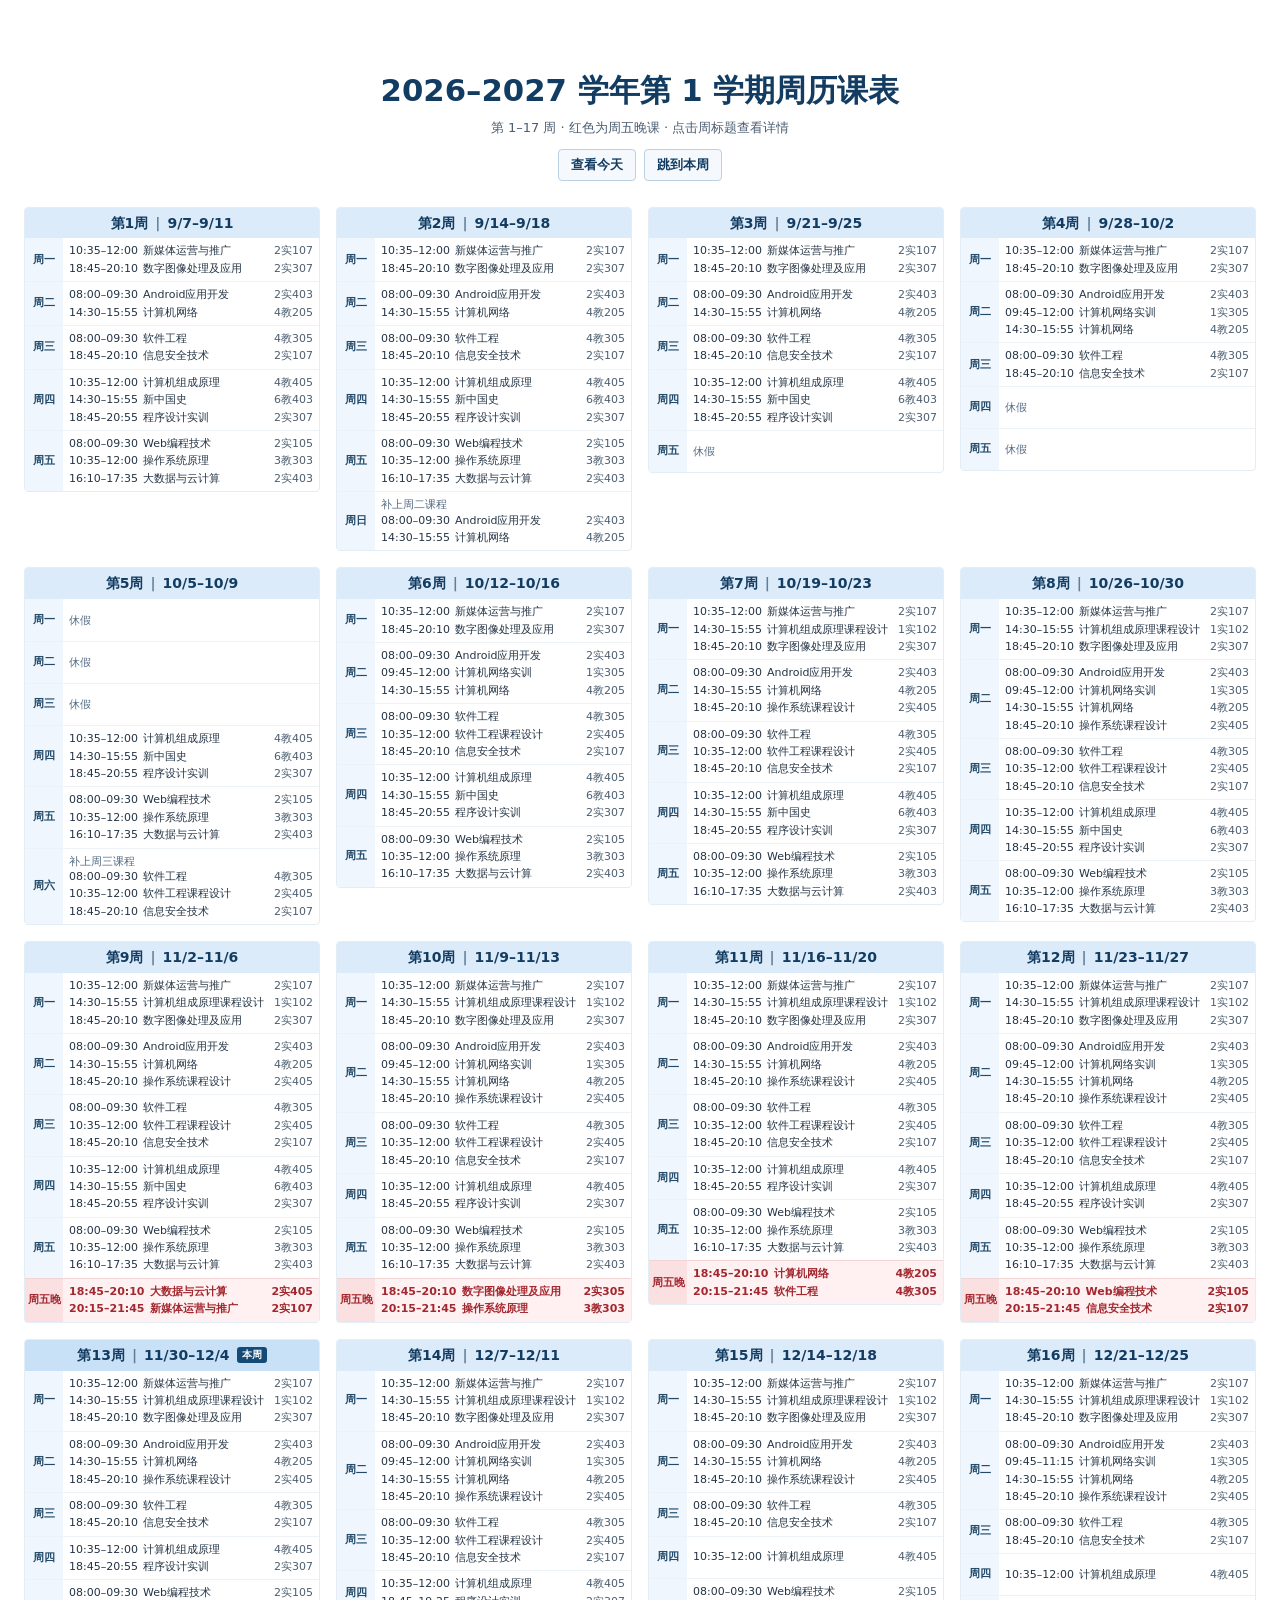
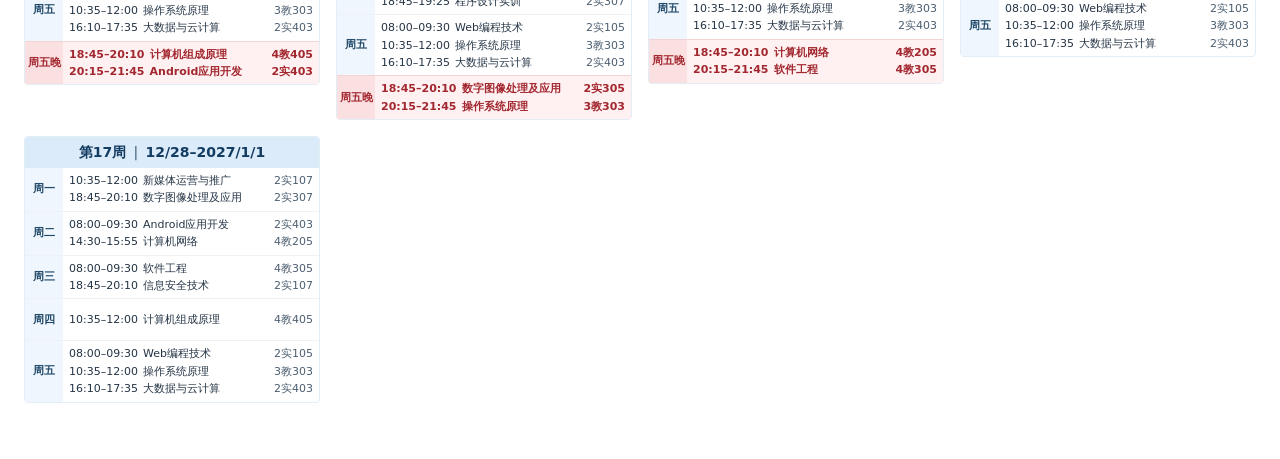
==== commit f8ff0247: "Add semester timetable overview" ====
--- a/index.html
+++ b/index.html
@@ -3,22 +3,36 @@
   <head>
     <meta charset="UTF-8" />
     <meta name="viewport" content="width=device-width, initial-scale=1, viewport-fit=cover" />
-    <meta name="app-release" content="2026-09-17.3" />
+    <meta name="app-release" content="2026-11-15.1" />
     <meta name="theme-color" content="#17242d" />
     <meta name="apple-mobile-web-app-capable" content="yes" />
     <meta name="apple-mobile-web-app-status-bar-style" content="black-translucent" />
     <meta name="apple-mobile-web-app-title" content="南苑课表" />
     <meta name="description" content="南苑课表 · 2026-2027-1｜计算机科学与技术专业课程表。" />
     <link rel="icon" href="./icons/course-schedule-512.png" type="image/png" />
-    <link rel="manifest" href="./manifest.webmanifest?v=7" />
+    <link rel="manifest" href="./manifest.webmanifest?v=8" />
     <link rel="apple-touch-icon" href="./icons/course-schedule-192.png" />
-    <link rel="stylesheet" href="./styles.css?v=7" />
+    <link rel="stylesheet" href="./styles.css?v=8" />
+    <link rel="stylesheet" href="./semester.css?v=8" />
     <title>南苑课表 · 2026-2027-1</title>
   </head>
-  <body>
+  <body class="view-semester">
+    <a class="skip-link semester-skip" href="#semesterGrid">跳到周历课表</a>
     <a class="skip-link" href="#scheduleSection">跳到课表</a>
     <div class="app-shell">
       <main class="page-frame page-content">
+        <section id="semesterSection" class="semester-section" aria-labelledby="semesterTitle">
+          <header class="semester-header">
+            <h1 id="semesterTitle">2026–2027 学年第 1 学期周历课表</h1>
+            <p>第 1–17 周 <span aria-hidden="true">·</span> 红色为周五晚课 <span aria-hidden="true">·</span> 点击周标题查看详情</p>
+            <div class="semester-actions">
+              <button id="semesterTodayButton" type="button">查看今天</button>
+              <button id="semesterCurrentWeekButton" type="button">跳到本周</button>
+            </div>
+          </header>
+          <div id="semesterGrid" class="semester-grid" tabindex="-1"></div>
+        </section>
+
         <section class="race-masthead" aria-labelledby="raceMastheadTitle">
           <div class="race-masthead-copy">
             <div class="race-topline">
@@ -119,6 +133,7 @@
             </div>
             <button id="todayButton" class="today-button" type="button">今天</button>
             <div class="view-switch" role="group" aria-label="视图模式">
+              <button id="semesterViewButton" class="view-button" type="button">学期总览</button>
               <button id="weekViewButton" class="view-button is-active" type="button" aria-pressed="true">周课表</button>
               <button id="dayViewButton" class="view-button" type="button" aria-pressed="false">日程</button>
             </div>
@@ -136,7 +151,7 @@
         <section id="scheduleSection" class="schedule-section" aria-labelledby="scheduleTitle">
           <div class="section-heading">
             <div class="section-heading-title">
-              <h2 id="scheduleTitle">周课表</h2>
+              <h2 id="scheduleTitle" tabindex="-1">周课表</h2>
 
             </div>
             <div class="course-legend" aria-label="课程颜色"><span class="legend-lecture">课程</span><span class="legend-practice">实训</span><span class="legend-night">晚课</span></div>
@@ -207,7 +222,7 @@
       <footer class="site-footer">
         <div class="page-frame footer-inner">
           <span>广州南方学院 · 2026–2027-1</span>
-          <span>版本 09.17.3 · <a href="./repair-cache.html?release=7">刷新到最新版</a></span>
+          <span>版本 11.15.1 · <a href="./repair-cache.html?release=8">刷新到最新版</a></span>
           <a class="source-credit" href="https://www.goodsmileracing.com/cn/racingmiku2025_spa/" target="_blank" rel="noopener noreferrer">RACING MIKU 2025 SPA 素材来源</a>
         </div>
       </footer>
@@ -229,8 +244,9 @@
       </ul>
     </dialog>
 
-    <script src="./official-adjustments.js?v=7"></script>
-    <script src="./app.js?v=7"></script>
-    <script src="./pwa.js?v=7"></script>
+    <script src="./official-adjustments.js?v=8"></script>
+    <script src="./app.js?v=8"></script>
+    <script src="./semester.js?v=8"></script>
+    <script src="./pwa.js?v=8"></script>
   </body>
 </html>
--- a/semester.css
+++ b/semester.css
@@ -0,0 +1,198 @@
+.semester-section { display: none; }
+.skip-link.semester-skip { display: none; }
+
+body.view-semester {
+  color: #243445;
+  background: #fff;
+}
+
+body.view-semester::before,
+body.view-semester::after,
+.view-semester .page-content > :not(.semester-section),
+.view-semester .site-footer,
+.view-semester .skip-link:not(.semester-skip) {
+  display: none;
+}
+
+.view-semester .skip-link.semester-skip { display: block; }
+
+.view-semester .semester-section {
+  display: block;
+  margin-inline: auto;
+  max-width: 1540px;
+  padding-block: clamp(22px, 4vw, 54px) 16px;
+}
+
+.semester-header {
+  margin-bottom: 26px;
+  text-align: center;
+}
+
+.semester-header h1 {
+  margin: 0;
+  color: #133c62;
+  font-size: clamp(21px, 2.4vw, 32px);
+  line-height: 1.25;
+}
+
+.semester-header p {
+  margin: 8px 0 12px;
+  color: #4c5e72;
+  font-size: 13px;
+}
+
+.semester-actions {
+  display: flex;
+  flex-wrap: wrap;
+  justify-content: center;
+  gap: 8px;
+}
+
+.semester-actions button {
+  padding: 5px 12px;
+  border: 1px solid #bad0e5;
+  border-radius: 4px;
+  background: #f5f9fd;
+  color: #133c62;
+  font-size: 13px;
+  font-weight: 650;
+}
+
+.semester-grid {
+  display: grid;
+  grid-template-columns: repeat(4, minmax(0, 1fr));
+  gap: 16px;
+  align-items: start;
+}
+
+.semester-week {
+  min-width: 0;
+  border: 1px solid #e2edf6;
+  border-radius: 4px;
+  background: #fff;
+}
+
+.semester-week h2,
+.semester-week dl,
+.semester-week dd,
+.semester-week ul { margin: 0; }
+
+.semester-week h2 button {
+  position: relative;
+  display: flex;
+  justify-content: center;
+  align-items: center;
+  gap: 7px;
+  width: 100%;
+  padding: 6px 4px;
+  border: 0;
+  border-radius: 3px 3px 0 0;
+  background: #dcebf9;
+  color: #133c62;
+  font-size: 14px;
+  font-weight: 700;
+  line-height: 1.35;
+}
+
+.semester-week h2 button:hover,
+.semester-actions button:hover { background: #c9e1f7; }
+
+.semester-week h2 button[aria-current="true"] {
+  scroll-margin-block-start: 12px;
+  background: #c9e1f7;
+}
+
+.semester-section button:focus-visible {
+  outline: 2px solid #205d90;
+  outline-offset: 2px;
+}
+
+.semester-divider { color: #647e97; }
+
+.semester-current-label {
+  padding: 1px 5px;
+  border-radius: 3px;
+  background: #144a76;
+  color: #fff;
+  font-size: 10px;
+}
+
+.semester-day {
+  display: grid;
+  grid-template-columns: 38px minmax(0, 1fr);
+  min-height: 42px;
+}
+
+.semester-day + .semester-day { border-top: 1px solid #edf2f7; }
+
+.semester-day dt {
+  display: grid;
+  place-items: center;
+  padding: 4px 2px;
+  background: #eff6fd;
+  color: #214969;
+  font-size: 11px;
+  font-weight: 700;
+}
+
+.semester-day dd {
+  align-self: center;
+  min-width: 0;
+  padding: 5px 6px;
+  font-size: 11px;
+  line-height: 1.4;
+}
+
+.semester-day ul {
+  display: grid;
+  gap: 2px;
+  padding: 0;
+  list-style: none;
+}
+
+.semester-lesson {
+  display: grid;
+  grid-template-columns: max-content minmax(0, 1fr) max-content;
+  gap: 5px;
+}
+
+.semester-time { font-variant-numeric: tabular-nums; }
+.semester-room { color: #4d5f71; }
+.semester-status { color: #526a82; }
+
+.semester-day.semester-evening {
+  border-color: #f3d4d5;
+  background: #fff1f1;
+  color: #a2272f;
+  font-weight: 650;
+}
+
+.semester-evening dt {
+  background: #fbe0e2;
+  color: inherit;
+}
+
+.semester-evening .semester-room { color: inherit; }
+
+@media (max-width: 1220px) {
+  .semester-grid { grid-template-columns: repeat(3, minmax(0, 1fr)); }
+}
+
+@media (max-width: 920px) {
+  .semester-grid { grid-template-columns: repeat(2, minmax(0, 1fr)); }
+}
+
+@media (max-width: 615px) {
+  .semester-grid { grid-template-columns: minmax(0, 1fr); }
+  .semester-day { grid-template-columns: 44px minmax(0, 1fr); }
+  .semester-day dt,
+  .semester-day dd { font-size: 12px; }
+}
+
+@media print {
+  .semester-section { print-color-adjust: exact; }
+  .view-semester .semester-section { padding: 0; }
+  .semester-actions { display: none; }
+  .semester-grid { grid-template-columns: repeat(4, minmax(0, 1fr)); gap: 8px; }
+  .semester-week { break-inside: avoid; }
+}
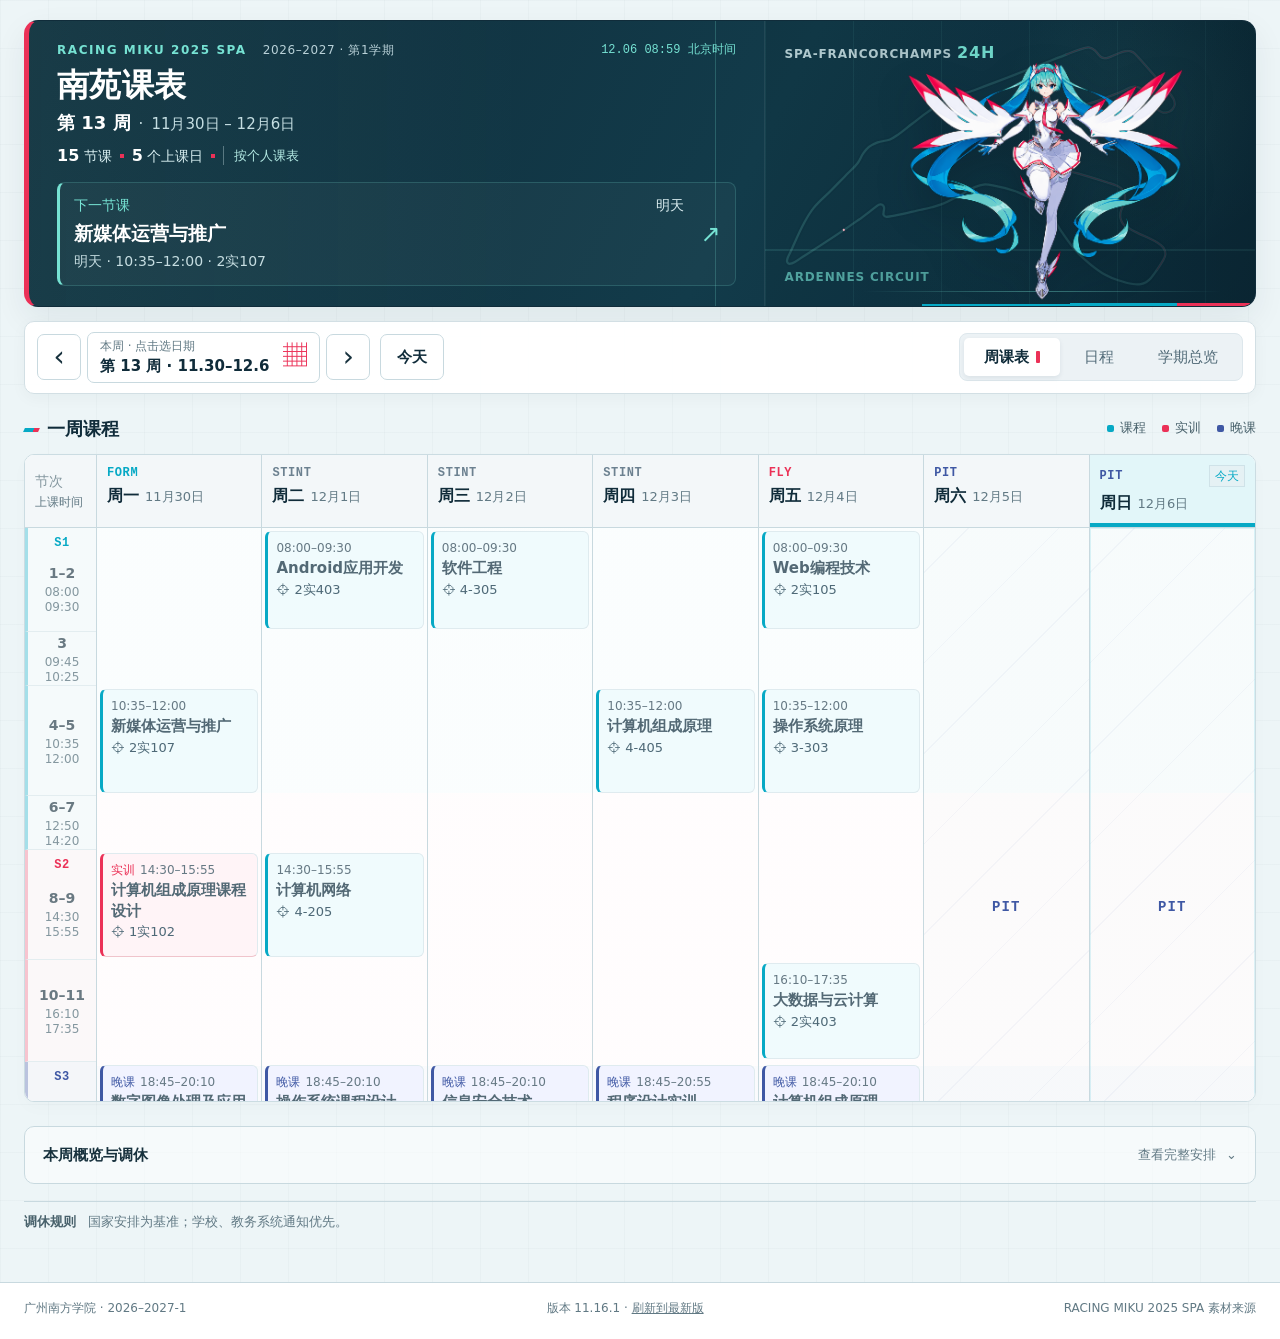
==== commit 8b627205: "Keep semester overview within the original timetable" ====
--- a/index.html
+++ b/index.html
@@ -3,36 +3,23 @@
   <head>
     <meta charset="UTF-8" />
     <meta name="viewport" content="width=device-width, initial-scale=1, viewport-fit=cover" />
-    <meta name="app-release" content="2026-11-15.1" />
+    <meta name="app-release" content="2026-11-16.1" />
     <meta name="theme-color" content="#17242d" />
     <meta name="apple-mobile-web-app-capable" content="yes" />
     <meta name="apple-mobile-web-app-status-bar-style" content="black-translucent" />
     <meta name="apple-mobile-web-app-title" content="南苑课表" />
     <meta name="description" content="南苑课表 · 2026-2027-1｜计算机科学与技术专业课程表。" />
     <link rel="icon" href="./icons/course-schedule-512.png" type="image/png" />
-    <link rel="manifest" href="./manifest.webmanifest?v=8" />
+    <link rel="manifest" href="./manifest.webmanifest?v=9" />
     <link rel="apple-touch-icon" href="./icons/course-schedule-192.png" />
-    <link rel="stylesheet" href="./styles.css?v=8" />
-    <link rel="stylesheet" href="./semester.css?v=8" />
+    <link rel="stylesheet" href="./styles.css?v=9" />
+    <link rel="stylesheet" href="./semester.css?v=9" />
     <title>南苑课表 · 2026-2027-1</title>
   </head>
-  <body class="view-semester">
-    <a class="skip-link semester-skip" href="#semesterGrid">跳到周历课表</a>
+  <body>
     <a class="skip-link" href="#scheduleSection">跳到课表</a>
     <div class="app-shell">
       <main class="page-frame page-content">
-        <section id="semesterSection" class="semester-section" aria-labelledby="semesterTitle">
-          <header class="semester-header">
-            <h1 id="semesterTitle">2026–2027 学年第 1 学期周历课表</h1>
-            <p>第 1–17 周 <span aria-hidden="true">·</span> 红色为周五晚课 <span aria-hidden="true">·</span> 点击周标题查看详情</p>
-            <div class="semester-actions">
-              <button id="semesterTodayButton" type="button">查看今天</button>
-              <button id="semesterCurrentWeekButton" type="button">跳到本周</button>
-            </div>
-          </header>
-          <div id="semesterGrid" class="semester-grid" tabindex="-1"></div>
-        </section>
-
         <section class="race-masthead" aria-labelledby="raceMastheadTitle">
           <div class="race-masthead-copy">
             <div class="race-topline">
@@ -133,9 +120,9 @@
             </div>
             <button id="todayButton" class="today-button" type="button">今天</button>
             <div class="view-switch" role="group" aria-label="视图模式">
-              <button id="semesterViewButton" class="view-button" type="button">学期总览</button>
               <button id="weekViewButton" class="view-button is-active" type="button" aria-pressed="true">周课表</button>
               <button id="dayViewButton" class="view-button" type="button" aria-pressed="false">日程</button>
+              <button id="semesterViewButton" class="view-button" type="button" aria-pressed="false">学期总览</button>
             </div>
           </div>
         </section>
@@ -171,6 +158,10 @@
           <nav id="dayPicker" class="day-picker" aria-label="选择查看日期"></nav>
           <div class="mobile-day-list" id="mobileDayList"></div>
           <p class="mobile-gesture-hint">左右滑动切换日期</p>
+          <div id="semesterPanel" hidden>
+            <p class="semester-note">第 1–17 周 · 红色为周五晚课 · 点击周标题查看详情</p>
+            <div id="semesterGrid" class="semester-grid"></div>
+          </div>
           <p id="scheduleAnnouncement" class="sr-only" role="status" aria-live="polite"></p>
         </section>
 
@@ -222,7 +213,7 @@
       <footer class="site-footer">
         <div class="page-frame footer-inner">
           <span>广州南方学院 · 2026–2027-1</span>
-          <span>版本 11.15.1 · <a href="./repair-cache.html?release=8">刷新到最新版</a></span>
+          <span>版本 11.16.1 · <a href="./repair-cache.html?release=9">刷新到最新版</a></span>
           <a class="source-credit" href="https://www.goodsmileracing.com/cn/racingmiku2025_spa/" target="_blank" rel="noopener noreferrer">RACING MIKU 2025 SPA 素材来源</a>
         </div>
       </footer>
@@ -244,9 +235,9 @@
       </ul>
     </dialog>
 
-    <script src="./official-adjustments.js?v=8"></script>
-    <script src="./app.js?v=8"></script>
-    <script src="./semester.js?v=8"></script>
-    <script src="./pwa.js?v=8"></script>
+    <script src="./official-adjustments.js?v=9"></script>
+    <script src="./app.js?v=9"></script>
+    <script src="./semester.js?v=9"></script>
+    <script src="./pwa.js?v=9"></script>
   </body>
 </html>
--- a/semester.css
+++ b/semester.css
@@ -1,61 +1,13 @@
-.semester-section { display: none; }
-.skip-link.semester-skip { display: none; }
-
-body.view-semester {
-  color: #243445;
-  background: #fff;
-}
-
-body.view-semester::before,
-body.view-semester::after,
-.view-semester .page-content > :not(.semester-section),
-.view-semester .site-footer,
-.view-semester .skip-link:not(.semester-skip) {
+#scheduleSection.is-semester > :is(.schedule-scroll, .scroll-hint, .day-picker, .mobile-day-list, .mobile-gesture-hint),
+#scheduleSection.is-semester .course-legend,
+#semesterPanel[hidden] {
   display: none;
 }
 
-.view-semester .skip-link.semester-skip { display: block; }
-
-.view-semester .semester-section {
-  display: block;
-  margin-inline: auto;
-  max-width: 1540px;
-  padding-block: clamp(22px, 4vw, 54px) 16px;
-}
-
-.semester-header {
-  margin-bottom: 26px;
-  text-align: center;
-}
-
-.semester-header h1 {
-  margin: 0;
-  color: #133c62;
-  font-size: clamp(21px, 2.4vw, 32px);
-  line-height: 1.25;
-}
-
-.semester-header p {
-  margin: 8px 0 12px;
-  color: #4c5e72;
+.semester-note {
+  margin: 0 0 12px;
+  color: var(--muted);
   font-size: 13px;
-}
-
-.semester-actions {
-  display: flex;
-  flex-wrap: wrap;
-  justify-content: center;
-  gap: 8px;
-}
-
-.semester-actions button {
-  padding: 5px 12px;
-  border: 1px solid #bad0e5;
-  border-radius: 4px;
-  background: #f5f9fd;
-  color: #133c62;
-  font-size: 13px;
-  font-weight: 650;
 }
 
 .semester-grid {
@@ -67,17 +19,17 @@
 
 .semester-week {
   min-width: 0;
-  border: 1px solid #e2edf6;
-  border-radius: 4px;
+  border: 1px solid var(--line);
+  border-radius: 6px;
   background: #fff;
 }
 
-.semester-week h2,
+.semester-week h3,
 .semester-week dl,
 .semester-week dd,
 .semester-week ul { margin: 0; }
 
-.semester-week h2 button {
+.semester-week h3 button {
   position: relative;
   display: flex;
   justify-content: center;
@@ -86,7 +38,7 @@
   width: 100%;
   padding: 6px 4px;
   border: 0;
-  border-radius: 3px 3px 0 0;
+  border-radius: 5px 5px 0 0;
   background: #dcebf9;
   color: #133c62;
   font-size: 14px;
@@ -94,15 +46,13 @@
   line-height: 1.35;
 }
 
-.semester-week h2 button:hover,
-.semester-actions button:hover { background: #c9e1f7; }
+.semester-week h3 button:hover { background: #c9e1f7; }
 
-.semester-week h2 button[aria-current="true"] {
-  scroll-margin-block-start: 12px;
+.semester-week h3 button[aria-current="true"] {
   background: #c9e1f7;
 }
 
-.semester-section button:focus-visible {
+#semesterPanel button:focus-visible {
   outline: 2px solid #205d90;
   outline-offset: 2px;
 }
@@ -189,10 +139,14 @@
   .semester-day dd { font-size: 12px; }
 }
 
+@media (max-width: 760px) {
+  .week-toolbar .view-switch { grid-template-columns: repeat(3, minmax(0, 1fr)); }
+  .week-toolbar .view-button { padding-inline: 4px; white-space: nowrap; }
+}
+
 @media print {
-  .semester-section { print-color-adjust: exact; }
-  .view-semester .semester-section { padding: 0; }
-  .semester-actions { display: none; }
+  #scheduleSection.is-semester > .schedule-scroll { display: none !important; }
+  #semesterPanel { print-color-adjust: exact; }
   .semester-grid { grid-template-columns: repeat(4, minmax(0, 1fr)); gap: 8px; }
   .semester-week { break-inside: avoid; }
 }
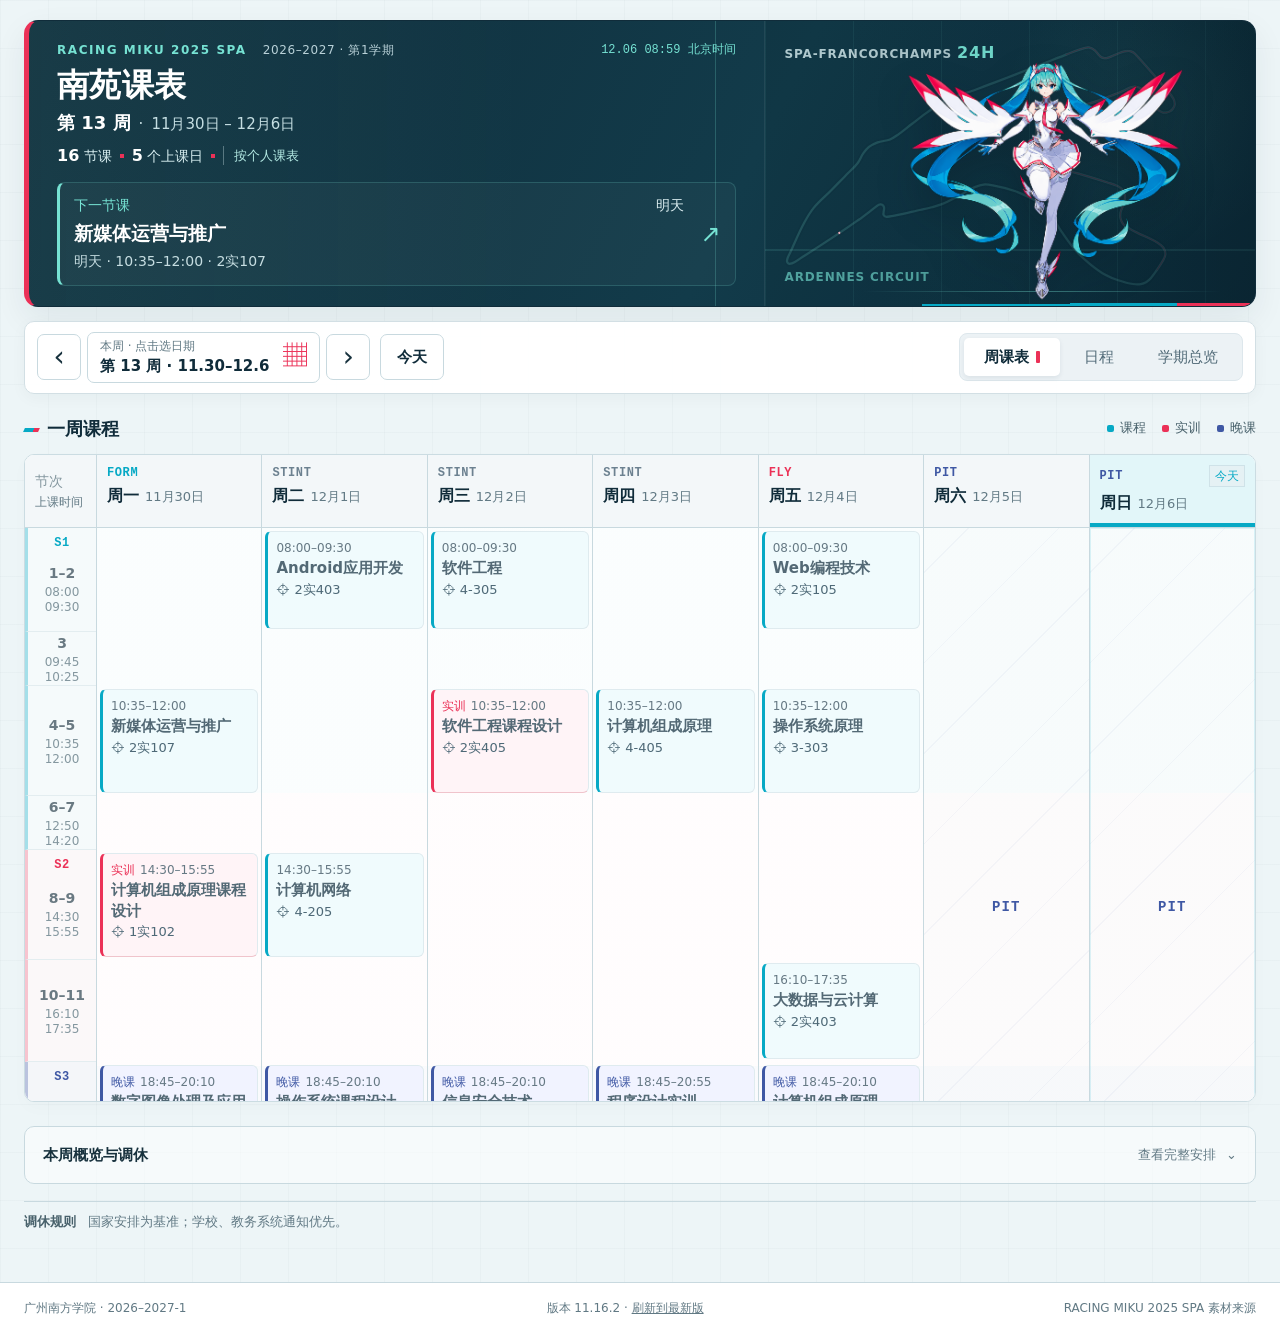
==== commit 5a87f88c: "Correct semester course entries against the official timetable" ====
--- a/index.html
+++ b/index.html
@@ -3,7 +3,7 @@
   <head>
     <meta charset="UTF-8" />
     <meta name="viewport" content="width=device-width, initial-scale=1, viewport-fit=cover" />
-    <meta name="app-release" content="2026-11-16.1" />
+    <meta name="app-release" content="2026-11-16.2" />
     <meta name="theme-color" content="#17242d" />
     <meta name="apple-mobile-web-app-capable" content="yes" />
     <meta name="apple-mobile-web-app-status-bar-style" content="black-translucent" />
@@ -213,7 +213,7 @@
       <footer class="site-footer">
         <div class="page-frame footer-inner">
           <span>广州南方学院 · 2026–2027-1</span>
-          <span>版本 11.16.1 · <a href="./repair-cache.html?release=9">刷新到最新版</a></span>
+          <span>版本 11.16.2 · <a href="./repair-cache.html?release=10">刷新到最新版</a></span>
           <a class="source-credit" href="https://www.goodsmileracing.com/cn/racingmiku2025_spa/" target="_blank" rel="noopener noreferrer">RACING MIKU 2025 SPA 素材来源</a>
         </div>
       </footer>
@@ -236,8 +236,8 @@
     </dialog>
 
     <script src="./official-adjustments.js?v=9"></script>
-    <script src="./app.js?v=9"></script>
+    <script src="./app.js?v=10"></script>
     <script src="./semester.js?v=9"></script>
-    <script src="./pwa.js?v=9"></script>
+    <script src="./pwa.js?v=10"></script>
   </body>
 </html>
